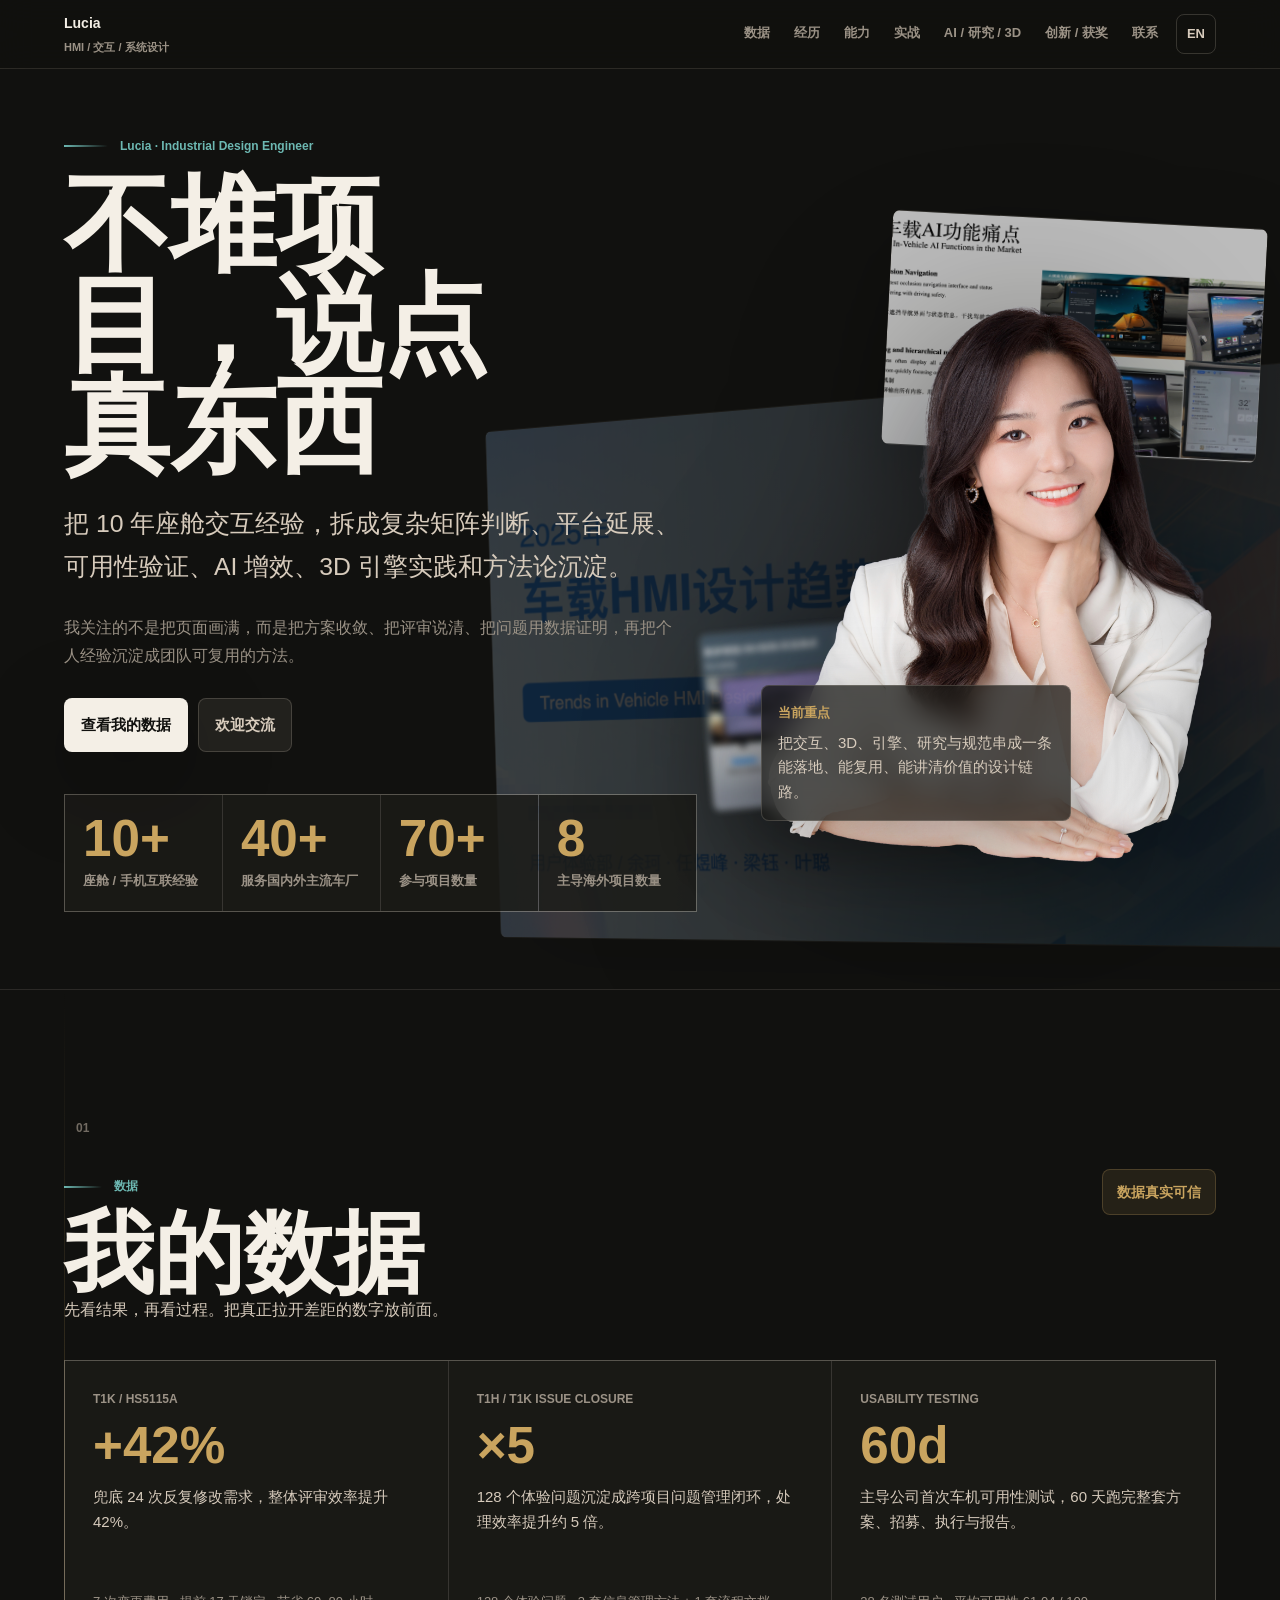
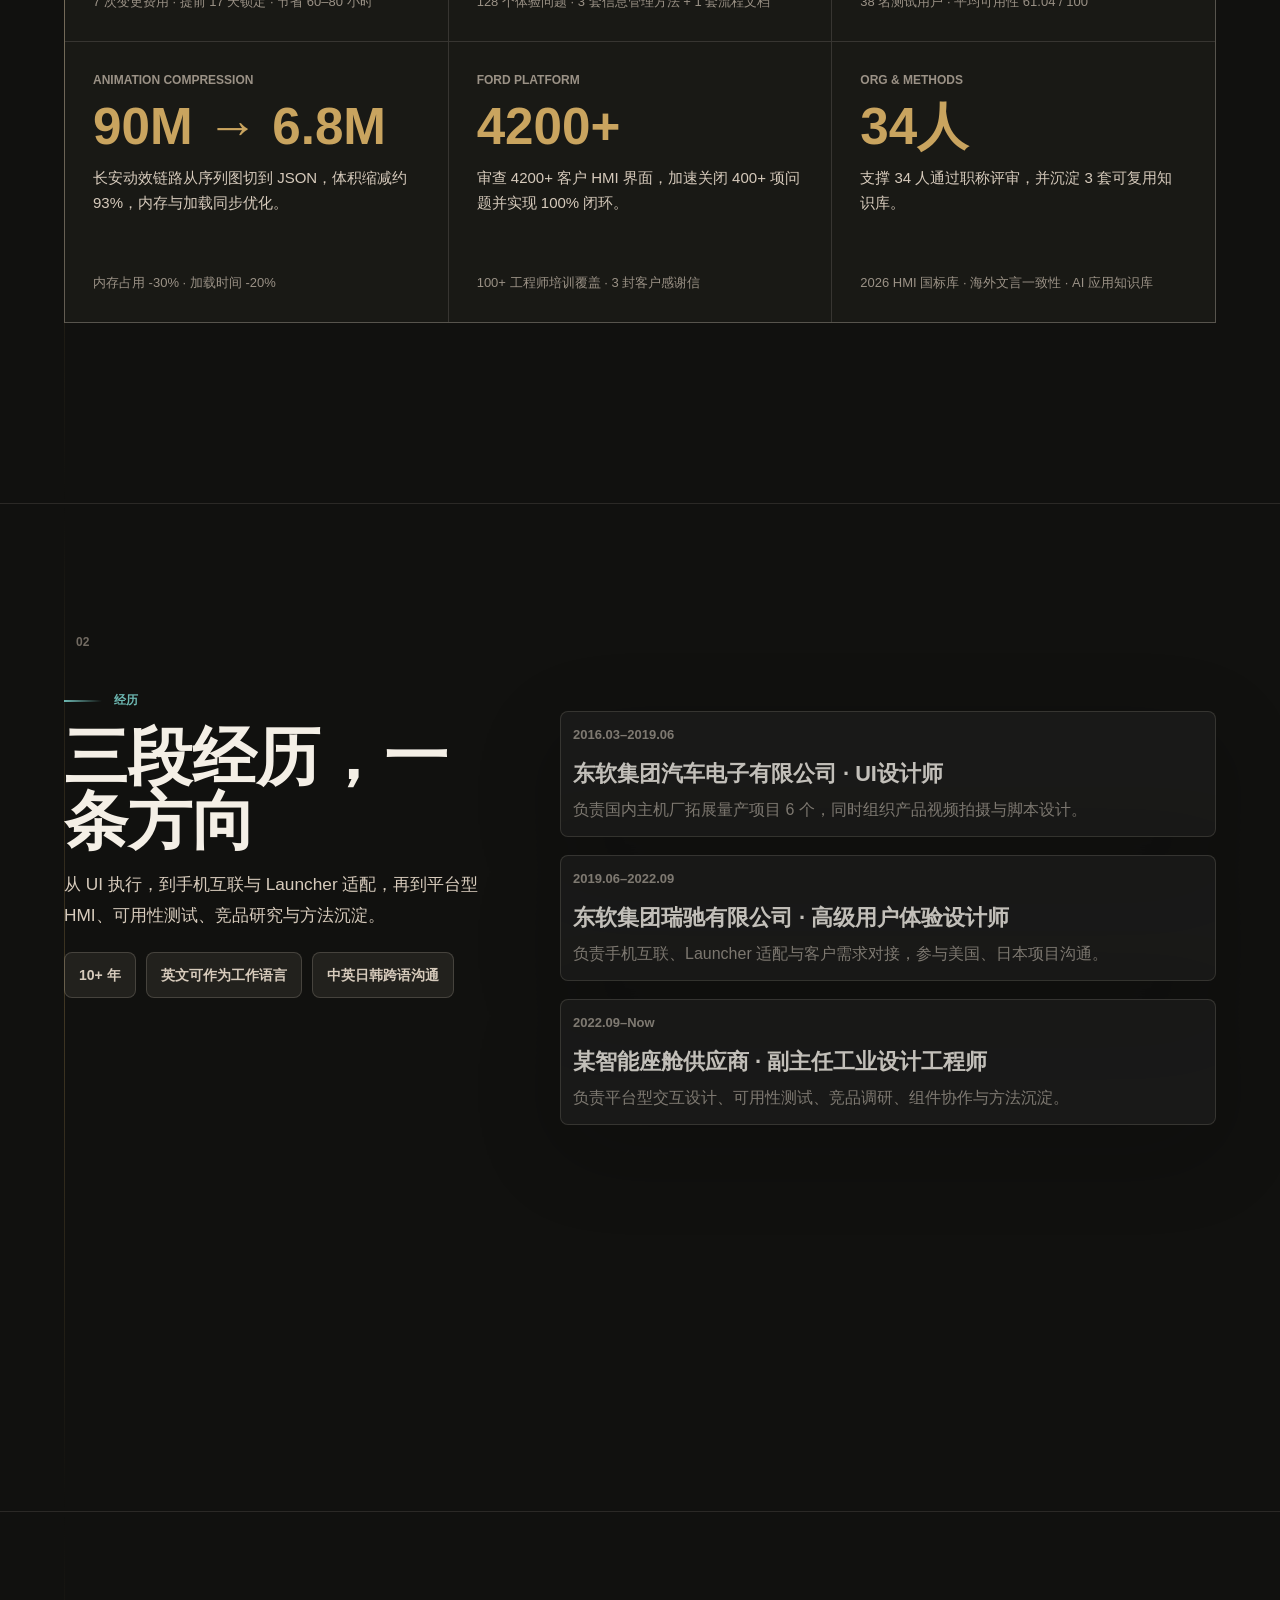
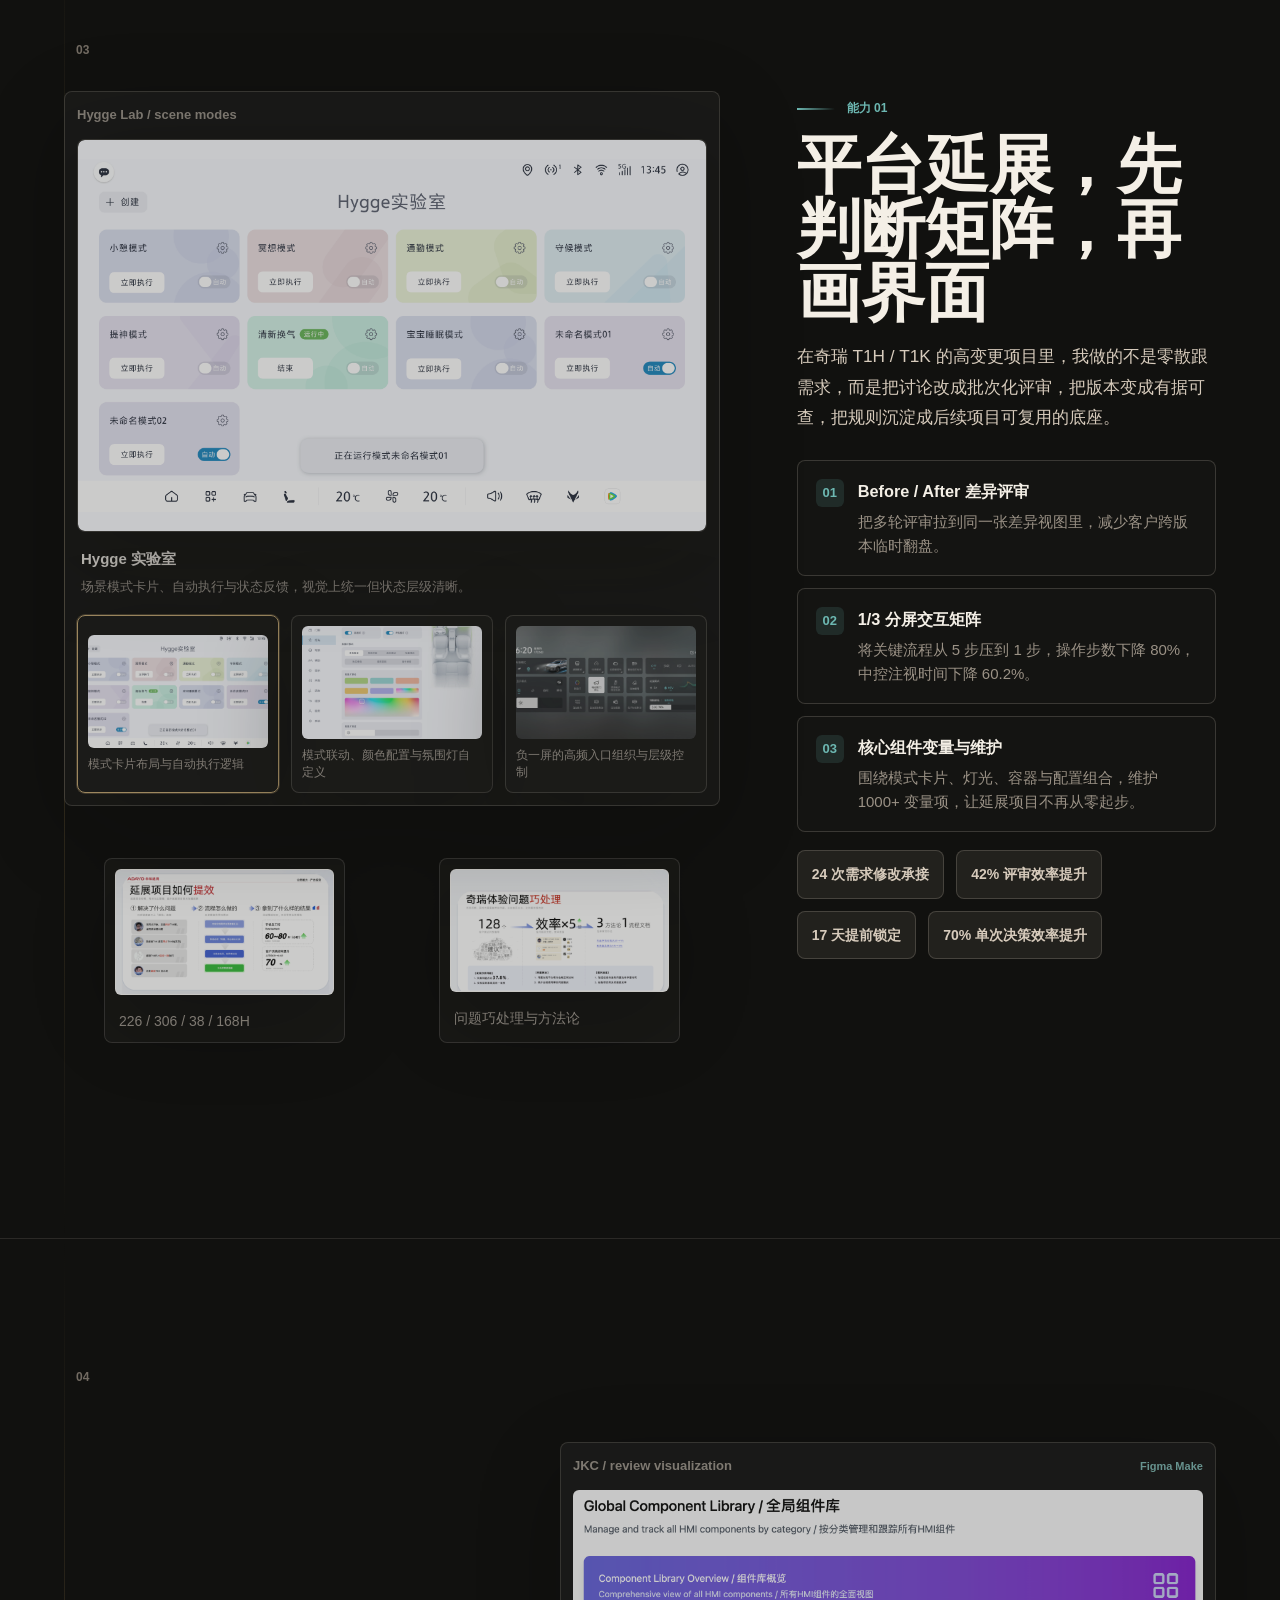
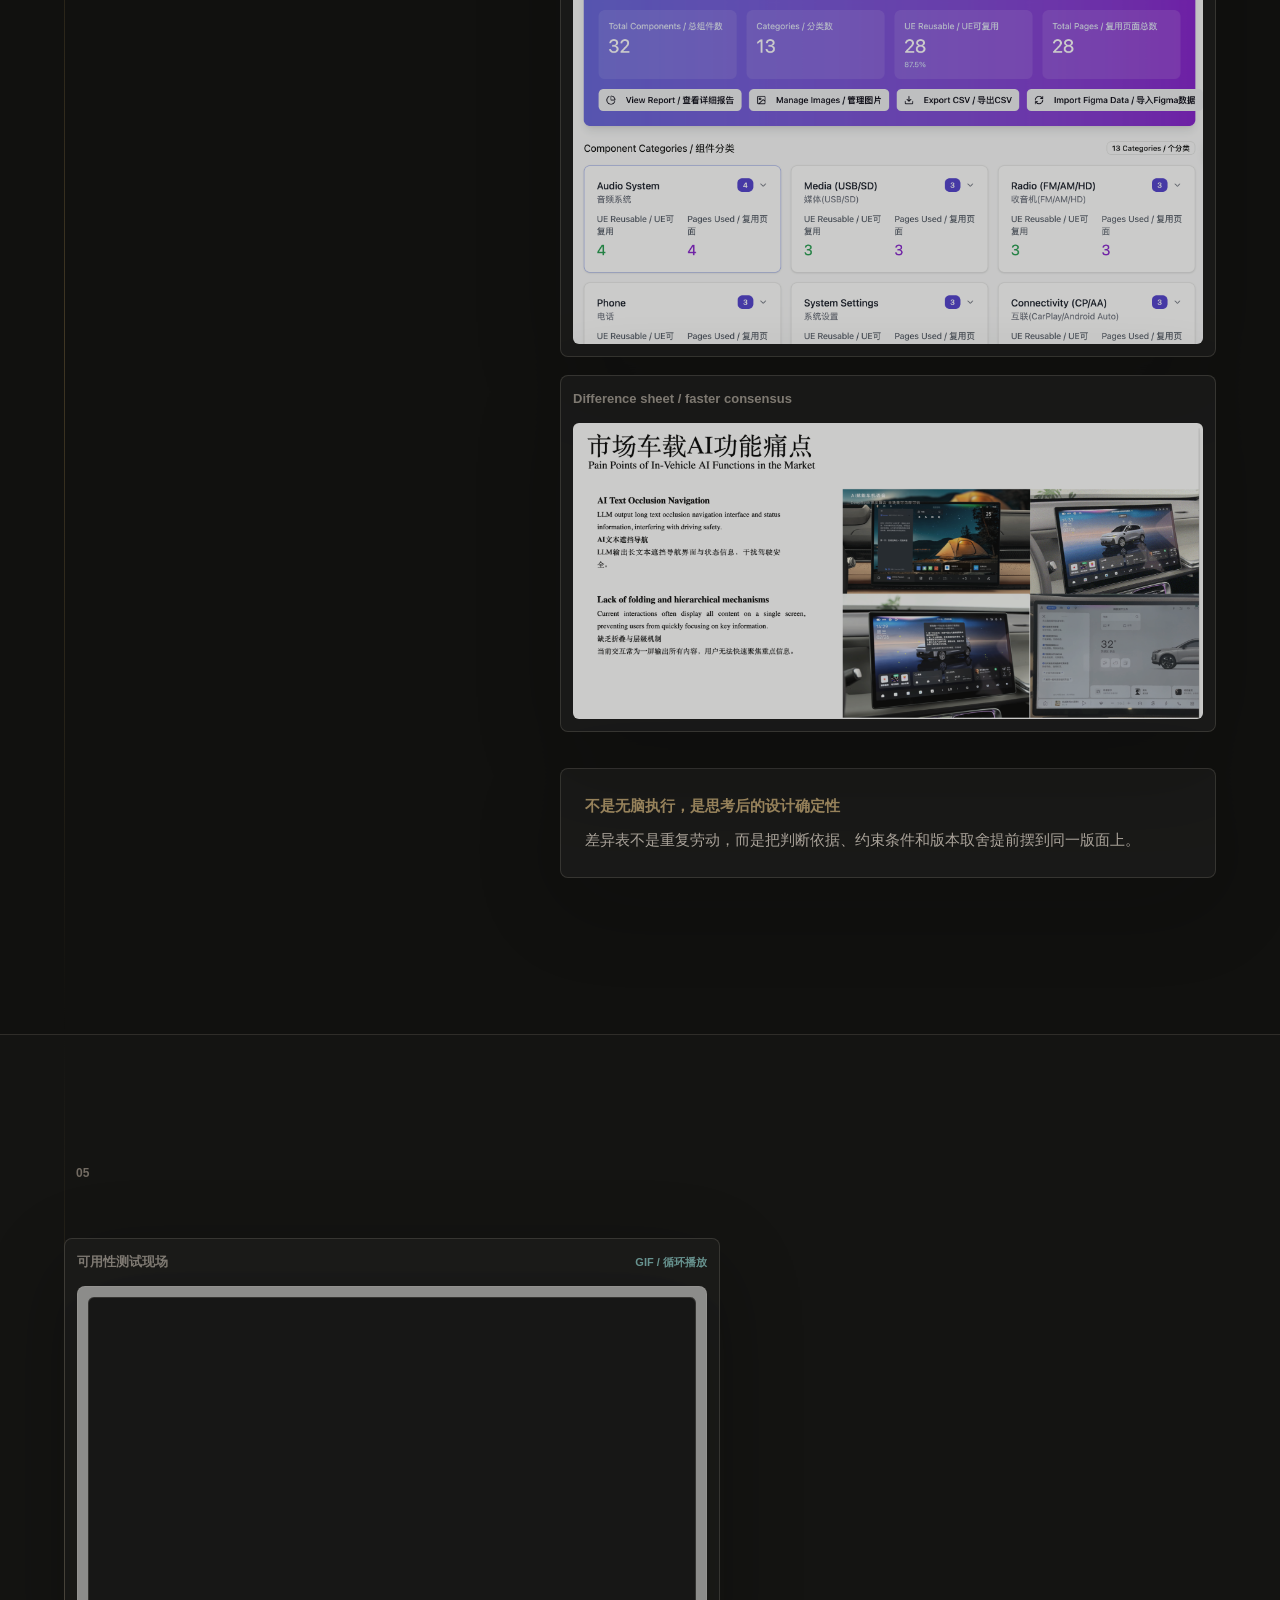
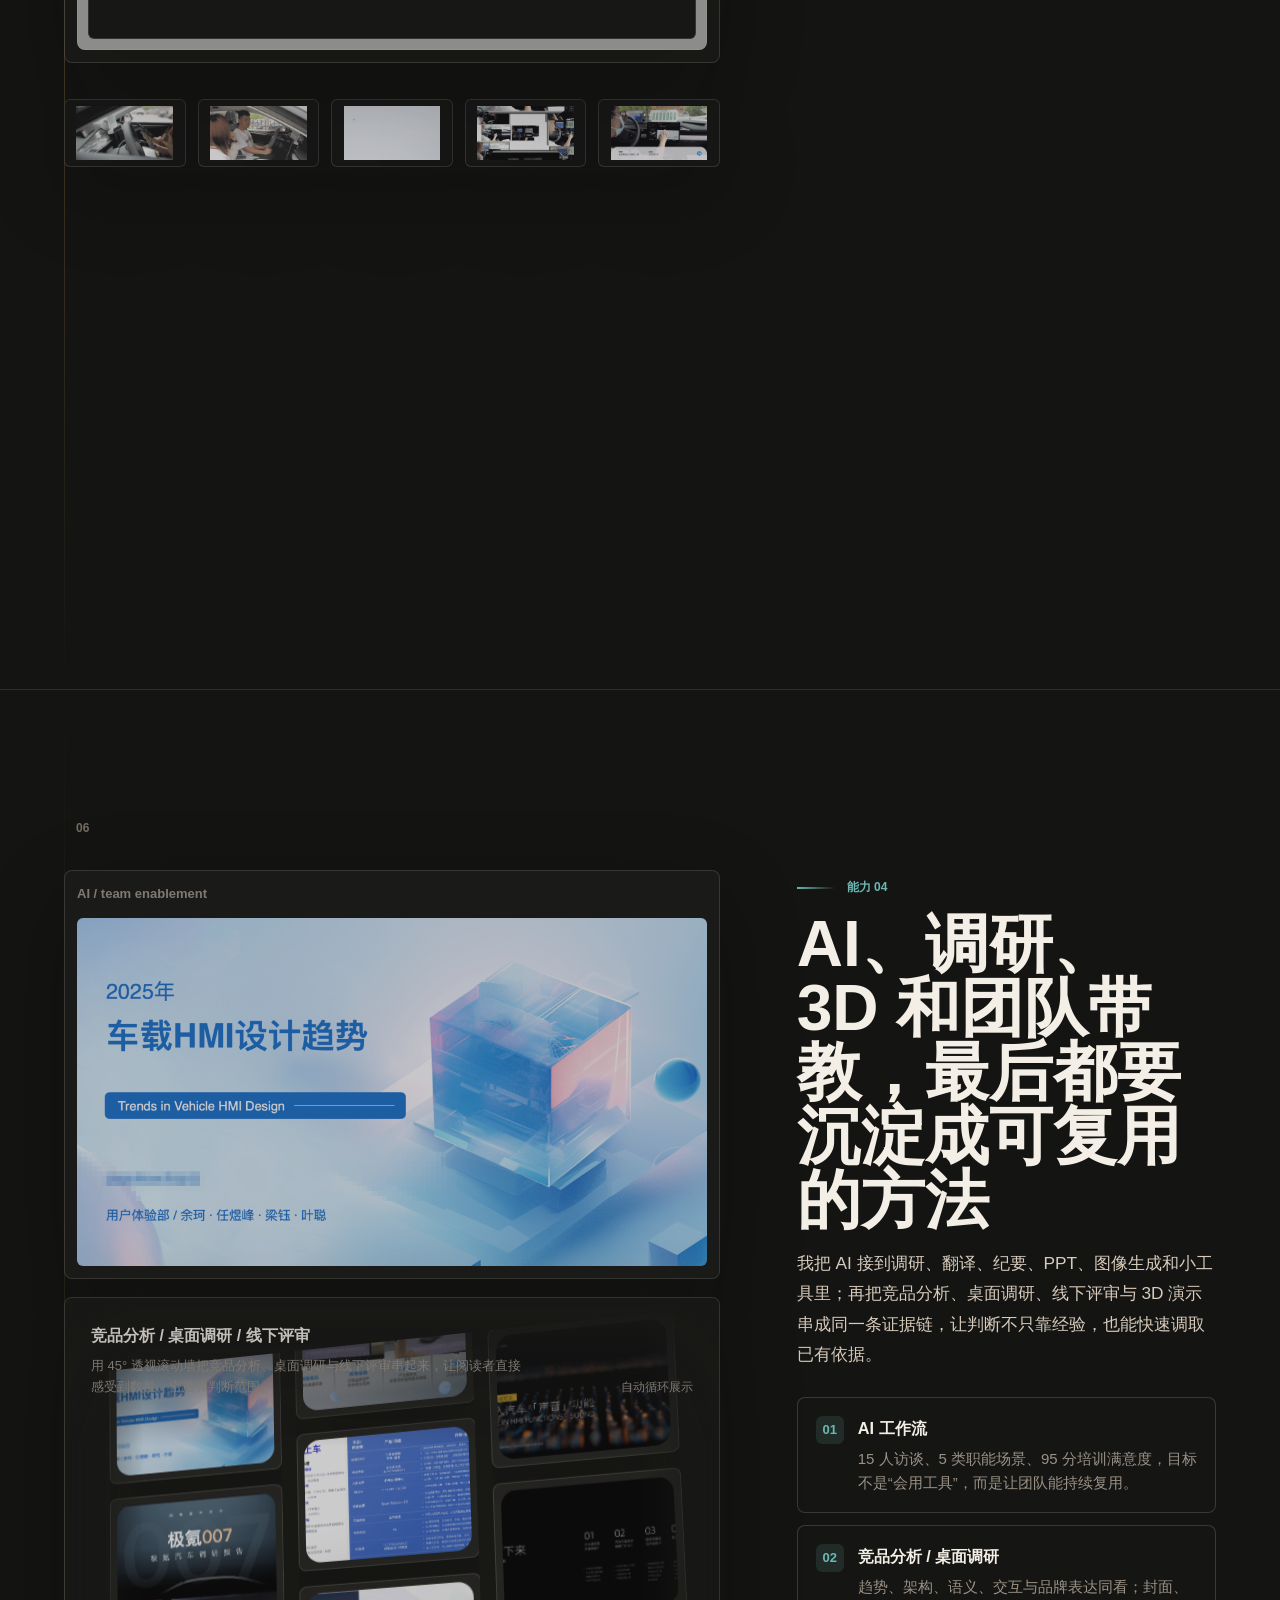
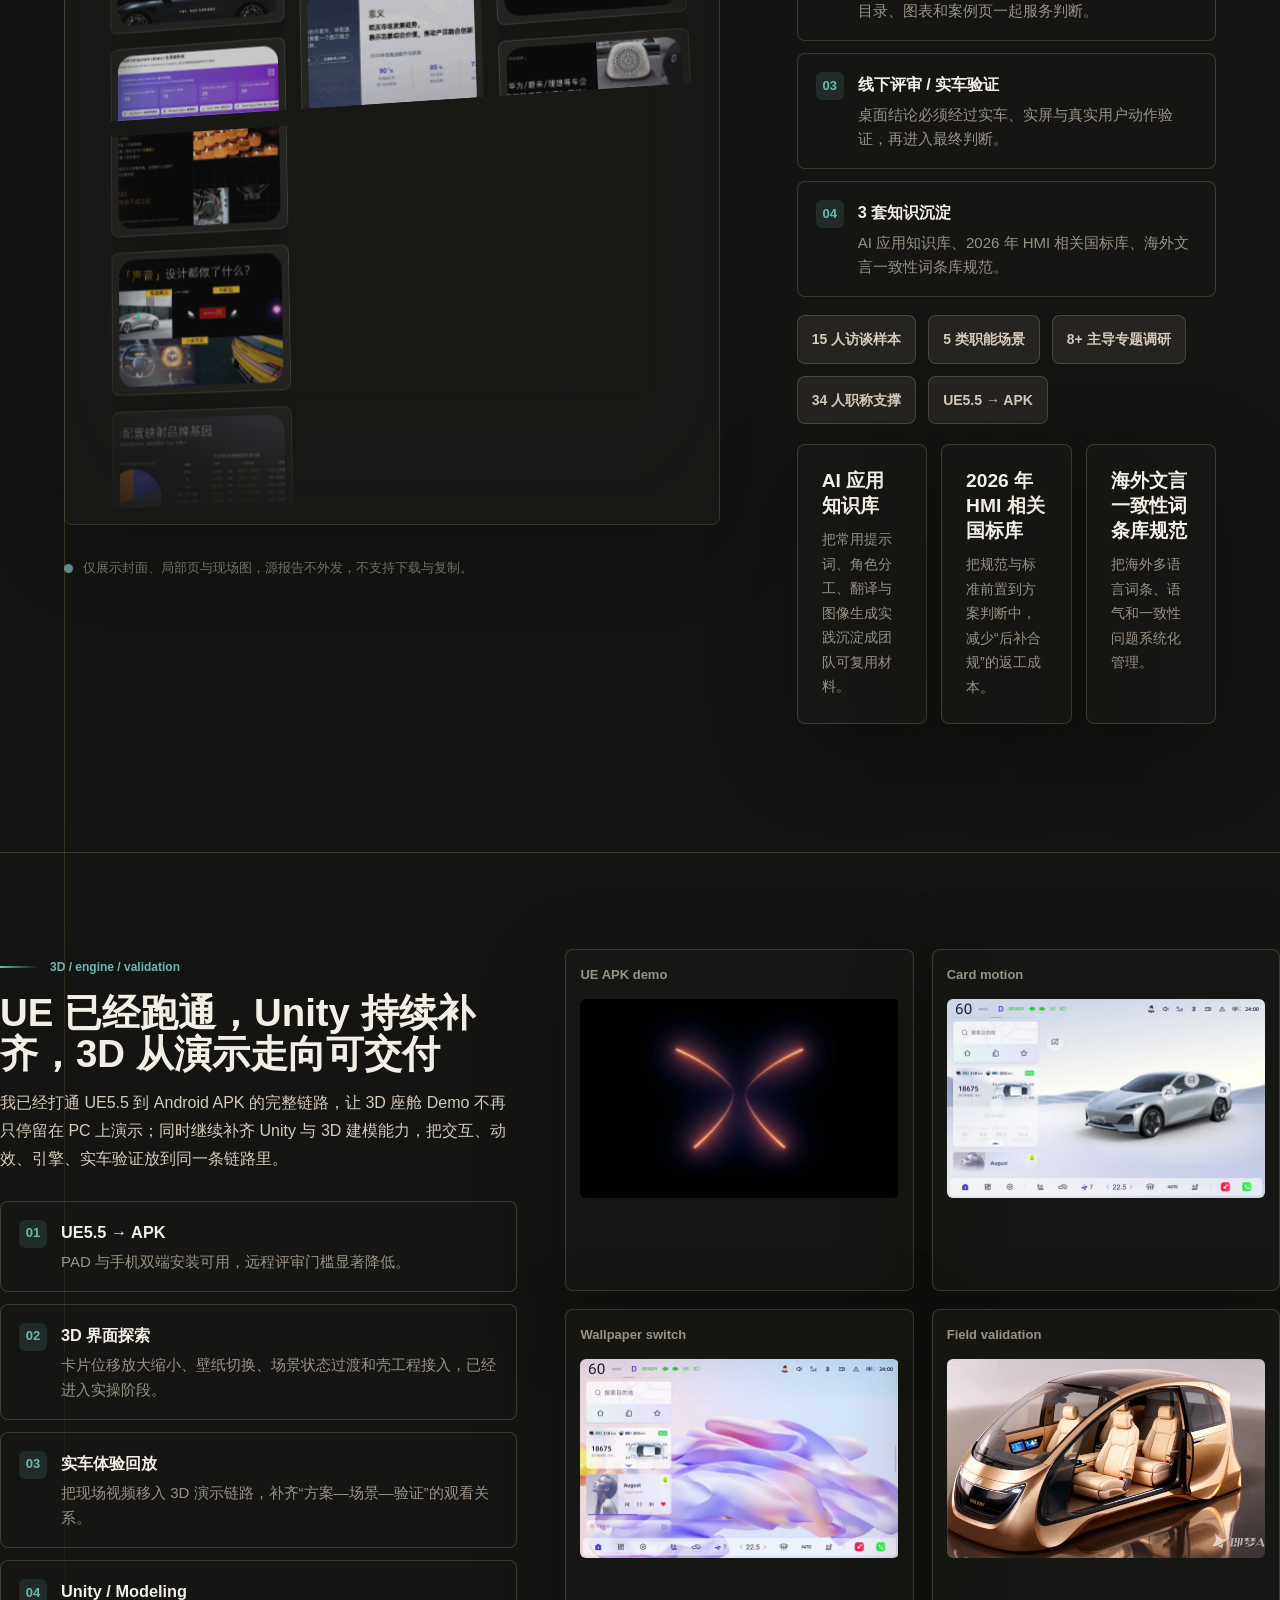
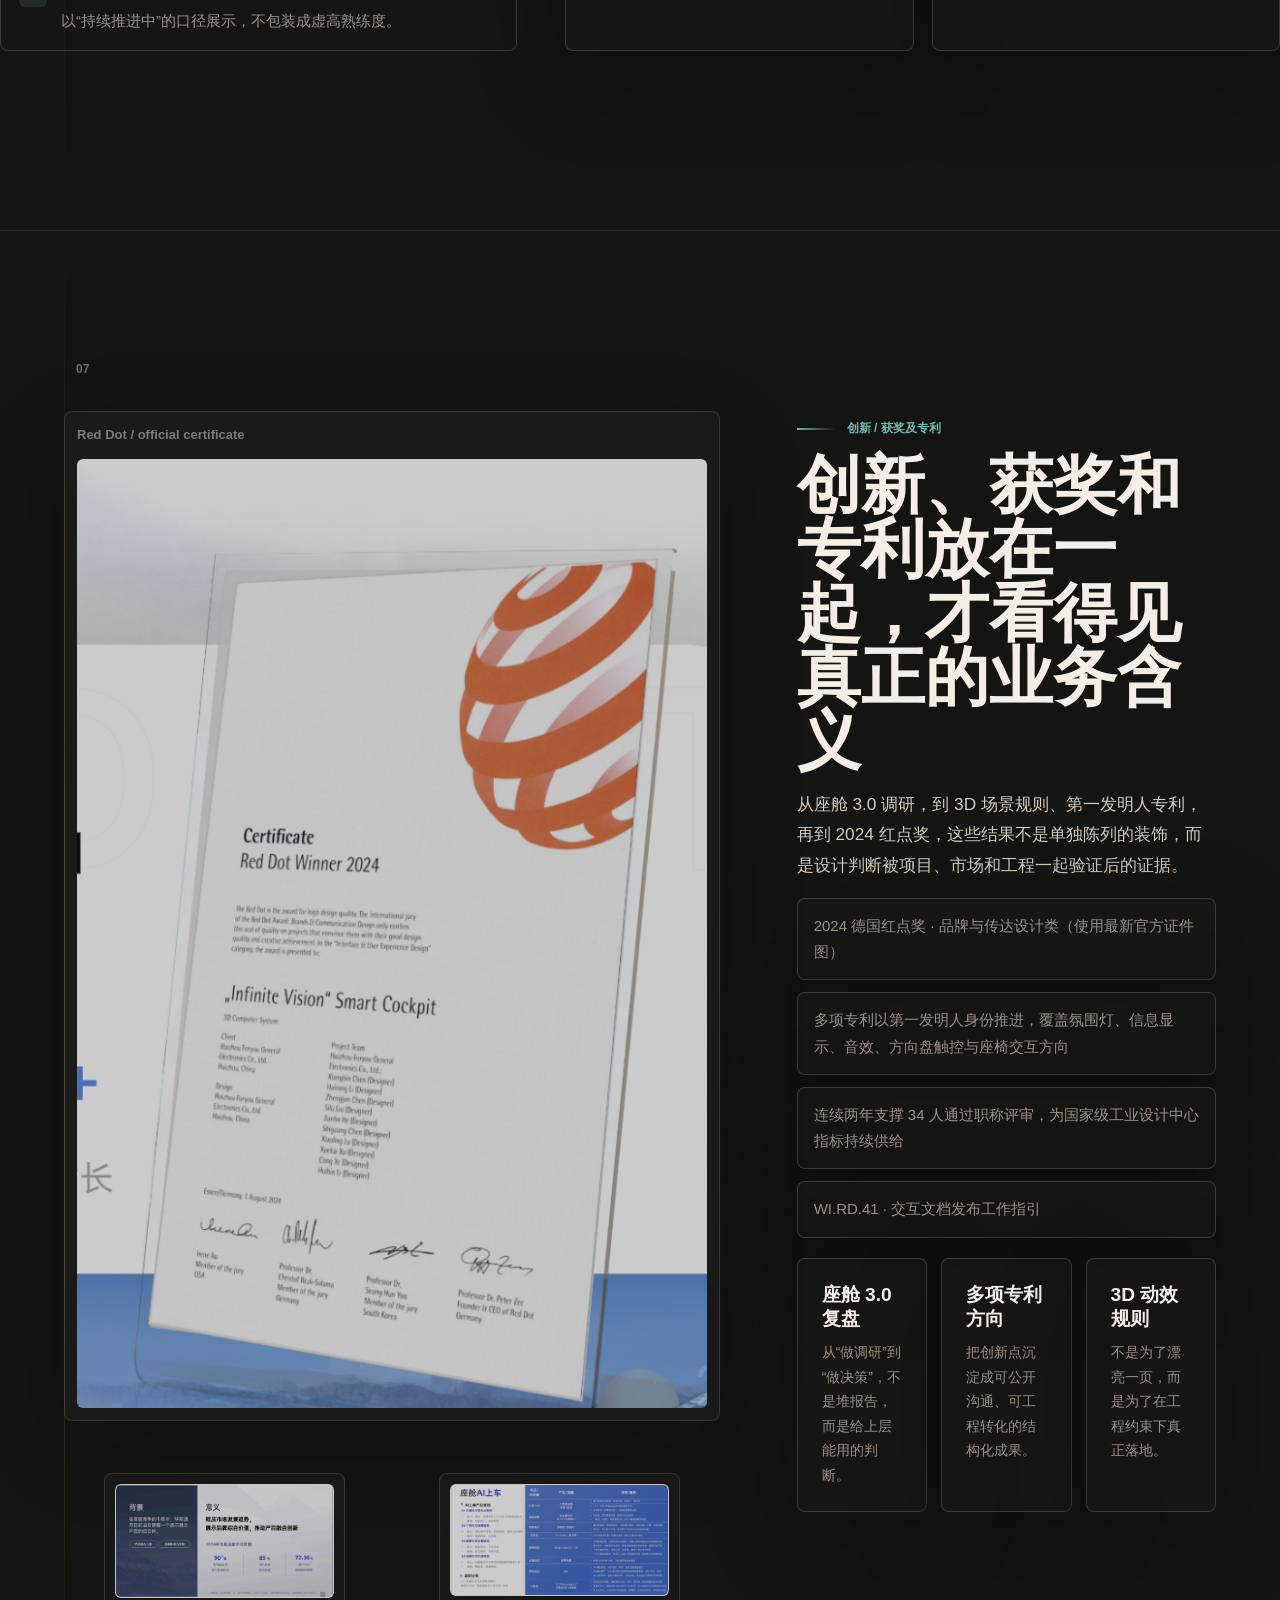
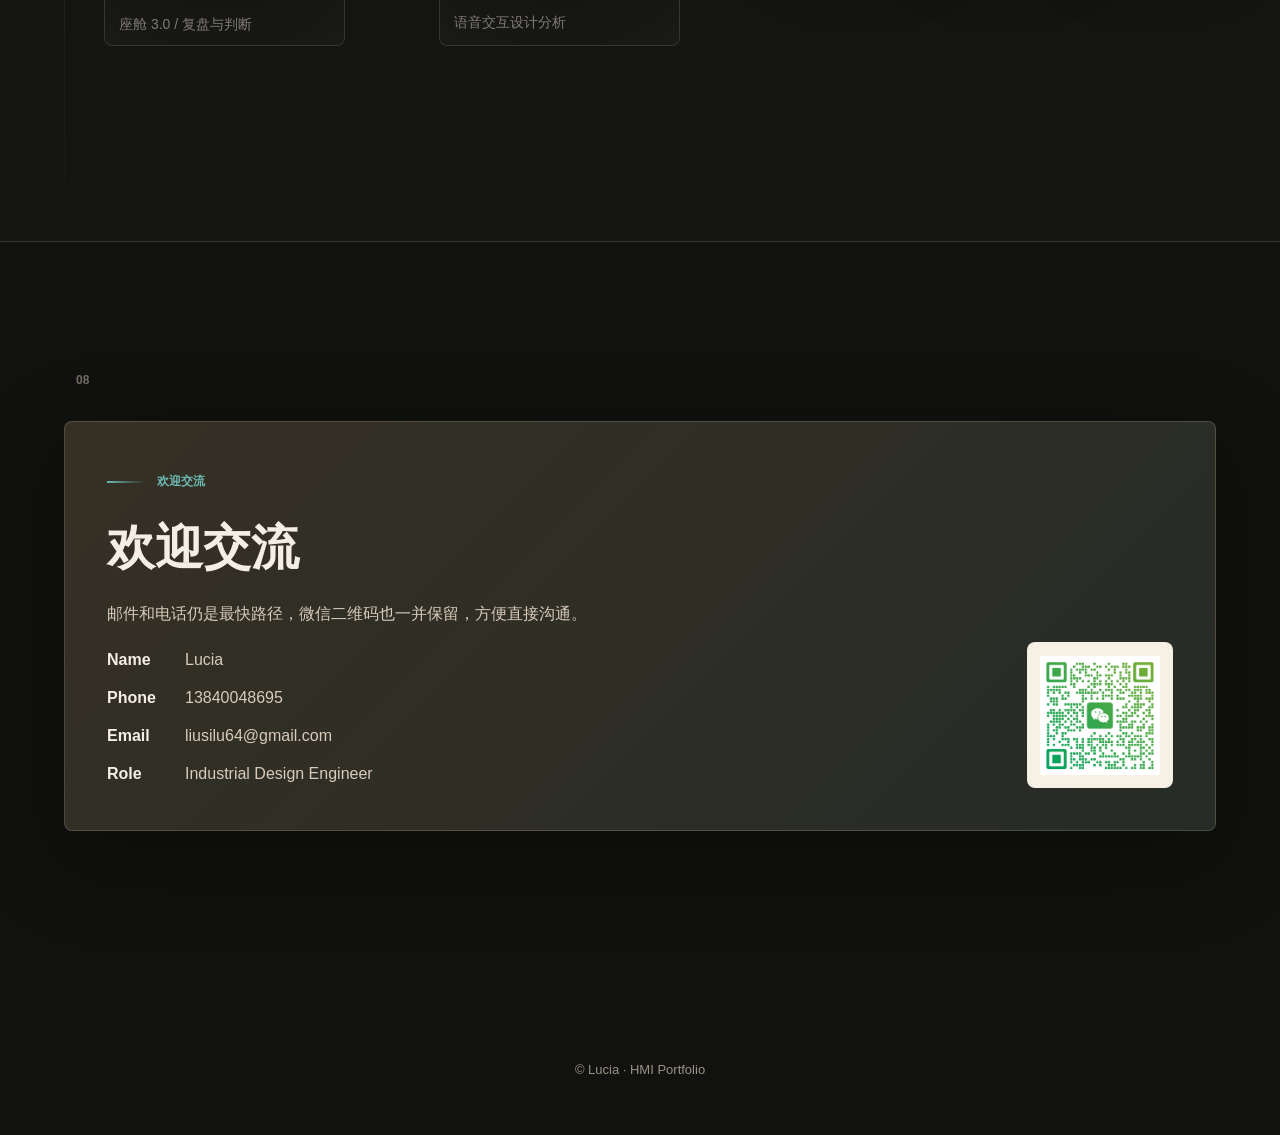
==== index.html @ 5e8daf90 "Publish portfolio site for GitHub Pages" ====
<!DOCTYPE html>
<html lang="zh-CN"><head><meta charset="utf-8"/><meta content="width=device-width, initial-scale=1" name="viewport"/><title>Lucia · HMI作品集</title><meta content="聚焦复杂矩阵判断、平台延展、可用性测试、AI 工作流与 3D 座舱实践。" name="description"/><meta content="#11110f" name="theme-color"/><style>
:root{
  --bg:#eef2f7;
  --bg2:#f7f9fc;
  --paper:rgba(255,255,255,.82);
  --paper-strong:#fff;
  --line:#d9e1ee;
  --line-strong:#c7d1e2;
  --text:#0f1728;
  --text2:#2b3850;
  --muted:#6f7c91;
  --muted2:#9aa6b8;
  --blue:#2f6cff;
  --blue2:#8cb6ff;
  --blueSoft:rgba(47,108,255,.12);
  --shadow:0 18px 60px rgba(28,47,84,.08);
  --shadow2:0 28px 90px rgba(28,47,84,.12);
  --page-pad:clamp(18px, 5vw, 72px);
  --max:1600px;
  --radius:34px;
  --radius-lg:48px;
  --section-gap:clamp(96px, 11vw, 180px);
}
*{box-sizing:border-box}
html{scroll-behavior:smooth}
body{
  margin:0;
  font:18px/1.75 -apple-system,BlinkMacSystemFont,"Segoe UI","PingFang SC","Hiragino Sans GB","Noto Sans SC","Microsoft YaHei",sans-serif;
  color:var(--text);
  background:
    radial-gradient(circle at 15% 0%, rgba(154,186,255,.25), transparent 24%),
    radial-gradient(circle at 84% 8%, rgba(86,129,255,.18), transparent 28%),
    linear-gradient(180deg,var(--bg2) 0%, var(--bg) 100%);
  -webkit-font-smoothing:antialiased;
  text-rendering:optimizeLegibility;
}
body::before,body::after{
  content:"";position:fixed;inset:auto auto 10% -8%;width:24vw;aspect-ratio:1;border-radius:50%;
  background:radial-gradient(circle at 35% 35%, rgba(47,108,255,.14), rgba(47,108,255,0));pointer-events:none;z-index:-1;filter:blur(12px)
}
body::after{inset:12% -10% auto auto;width:34vw;background:radial-gradient(circle at 50% 50%, rgba(171,188,255,.18), rgba(171,188,255,0));}
a{text-decoration:none;color:inherit}
img,video{display:block;max-width:100%;height:auto}
video{width:100%;height:auto;border:0;outline:0}
.wrap{width:min(var(--max), calc(100vw - var(--page-pad) * 2));margin-inline:auto}
.site-header{position:sticky;top:0;z-index:120;background:rgba(247,249,252,.76);backdrop-filter:blur(18px) saturate(150%);border-bottom:1px solid rgba(15,23,40,.06)}
.site-header .wrap{display:flex;align-items:center;gap:24px;min-height:78px}
.brand{font-size:15px;font-weight:800;letter-spacing:.16em;text-transform:uppercase}
.brand small{display:block;font-size:11px;letter-spacing:.18em;color:var(--muted2);margin-top:4px}
.nav{margin-left:auto;display:flex;gap:10px;flex-wrap:wrap}
.nav a{padding:10px 14px;border-radius:999px;font-size:14px;font-weight:700;color:var(--muted);transition:.25s ease}
.nav a:hover,.nav a.is-active{background:var(--blueSoft);color:var(--text)}
.hero{padding:clamp(54px,8vw,96px) 0 clamp(88px,12vw,160px)}
.hero-grid{display:grid;grid-template-columns:minmax(0,1.05fr) minmax(320px,.95fr);gap:clamp(28px,5vw,64px);align-items:center}
.eyebrow{display:inline-flex;align-items:center;gap:12px;font-size:12px;letter-spacing:.18em;text-transform:uppercase;font-weight:800;color:var(--blue)}
.eyebrow::before{content:"";width:44px;height:2px;background:linear-gradient(90deg,var(--blue),transparent);display:block}
.hero h1{margin:18px 0 16px;font-size:clamp(3rem,7vw,6.3rem);line-height:1.02;letter-spacing:-.06em;max-width:9ch}
.hero .subline{font-size:clamp(1.18rem,2vw,1.46rem);color:var(--text2);max-width:32em}
.hero .intro{margin-top:18px;color:var(--muted);max-width:34em;font-size:1rem}
.hero-actions{display:flex;gap:14px;flex-wrap:wrap;margin-top:28px}
.btn{display:inline-flex;align-items:center;justify-content:center;gap:10px;padding:14px 20px;border-radius:999px;font-size:15px;font-weight:800;border:1px solid transparent;transition:.22s ease}
.btn.primary{background:var(--text);color:#fff;box-shadow:var(--shadow)}
.btn.secondary{background:rgba(255,255,255,.72);border-color:var(--line);color:var(--text)}
.btn.ghost{background:rgba(255,255,255,.55);border-color:rgba(47,108,255,.14);color:var(--blue)}
.hero-metrics{display:grid;grid-template-columns:repeat(4,minmax(0,1fr));gap:14px;margin-top:34px}
.hero-metrics .metric{padding:20px;border-radius:28px;background:var(--paper);border:1px solid rgba(255,255,255,.8);box-shadow:var(--shadow)}
.metric strong{display:block;font-size:clamp(1.7rem,4vw,2.5rem);letter-spacing:-.05em;line-height:1;color:var(--text)}
.metric span{display:block;margin-top:6px;font-size:13px;color:var(--muted);font-weight:700}
.hero-media{position:relative;min-height:min(74vh,760px);padding:22px;border-radius:44px;background:linear-gradient(180deg, rgba(255,255,255,.96), rgba(255,255,255,.68));border:1px solid rgba(255,255,255,.92);box-shadow:var(--shadow2);overflow:hidden}
.hero-media::before{content:"";position:absolute;inset:6% 10% auto auto;width:min(68%,560px);aspect-ratio:1;border-radius:50%;background:radial-gradient(circle at 35% 35%, rgba(103,161,255,.44), rgba(103,161,255,.07) 58%, rgba(103,161,255,0) 68%)}
.hero-media::after{content:"";position:absolute;inset:auto auto 7% 6%;width:min(22vw,240px);aspect-ratio:1;border-radius:50%;background:radial-gradient(circle at 50% 50%, rgba(200,222,255,.7), rgba(200,222,255,0));filter:blur(3px)}
.portrait-stage{position:absolute;inset:8px 12px 0 12px;display:flex;align-items:flex-end;justify-content:flex-end;pointer-events:none;padding-left:0}
.portrait-stage img{width:min(104%,820px);max-height:104%;object-fit:contain;object-position:56% 100%;filter:drop-shadow(0 36px 80px rgba(22,40,78,.14));}
.hero-note{position:absolute;left:28px;bottom:22px;padding:18px 20px;max-width:320px;border-radius:24px;background:rgba(255,255,255,.88);border:1px solid rgba(47,108,255,.12);max-width:280px;box-shadow:var(--shadow)}
.hero-note strong{display:block;font-size:13px;letter-spacing:.12em;text-transform:uppercase;color:var(--blue);margin-bottom:6px}
.hero-note p{margin:0;font-size:15px;line-height:1.62;color:var(--muted)}
.section{padding:var(--section-gap) 0}
.section-header{display:grid;grid-template-columns:minmax(0,1fr) auto;gap:18px;align-items:end;margin-bottom:34px}
.section-header h2{margin:0;font-size:clamp(2rem,4.5vw,3.8rem);line-height:1.06;letter-spacing:-.05em}
.section-header p{margin:0;max-width:38em;color:var(--muted)}
.kicker-row{display:inline-flex;align-items:center;gap:12px;font-size:12px;text-transform:uppercase;letter-spacing:.16em;color:var(--blue);font-weight:800;margin-bottom:14px}
.kicker-row::before{content:"";display:block;width:38px;height:2px;background:linear-gradient(90deg,var(--blue),transparent)}
.safe-note{font-size:14px;color:var(--muted);padding:10px 14px;border-radius:999px;background:rgba(255,255,255,.72);border:1px solid var(--line)}
.stats-grid{display:grid;grid-template-columns:repeat(3,minmax(0,1fr));gap:18px}
.stat-card{padding:28px;border-radius:32px;background:linear-gradient(180deg, rgba(255,255,255,.95), rgba(255,255,255,.78));border:1px solid rgba(255,255,255,.86);box-shadow:var(--shadow);min-height:230px;display:flex;flex-direction:column;justify-content:space-between}
.stat-card .label{font-size:12px;letter-spacing:.15em;text-transform:uppercase;font-weight:800;color:var(--muted2)}
.stat-card .value{font-size:clamp(2.4rem,4vw,4rem);font-weight:900;line-height:1;letter-spacing:-.06em;margin-top:10px}
.stat-card .desc{margin-top:12px;color:var(--text2);font-size:15px;line-height:1.7}
.stat-card .sub{margin-top:10px;font-size:13px;color:var(--muted)}
.split{display:grid;grid-template-columns:minmax(340px,.92fr) minmax(0,1.08fr);gap:clamp(30px,5vw,72px);align-items:start}
.split.reverse{grid-template-columns:minmax(0,1.08fr) minmax(340px,.92fr)}
.sticky{position:sticky;top:98px}
.copy h3{margin:0 0 16px;font-size:clamp(2rem,4vw,3.5rem);line-height:1.08;letter-spacing:-.05em}
.copy p.lead{margin:0;color:var(--text2);font-size:1.05rem;max-width:34em}
.copy .mini{margin-top:16px;color:var(--muted);font-size:.98rem;max-width:34em}
.bullets{display:grid;gap:12px;margin:28px 0 0;padding:0;list-style:none}
.bullets li{padding:16px 18px;border-radius:24px;background:rgba(255,255,255,.76);border:1px solid var(--line);display:flex;gap:14px;align-items:flex-start;box-shadow:var(--shadow)}
.bullets li i{flex:0 0 auto;width:28px;height:28px;border-radius:50%;display:grid;place-items:center;background:var(--blueSoft);color:var(--blue);font-style:normal;font-weight:800;font-size:13px;margin-top:2px}
.bullets strong{display:block;font-size:1.02rem;margin-bottom:4px}
.bullets span{display:block;color:var(--muted);font-size:15px;line-height:1.65}
.data-pills{display:flex;flex-wrap:wrap;gap:10px;margin-top:22px}
.data-pills span{padding:10px 14px;border-radius:999px;background:rgba(47,108,255,.08);border:1px solid rgba(47,108,255,.14);font-weight:800;color:var(--text2);font-size:14px}
.media-stack{display:grid;gap:18px}
.media-card{position:relative;padding:18px;border-radius:34px;background:linear-gradient(180deg, rgba(255,255,255,.95), rgba(255,255,255,.8));border:1px solid rgba(255,255,255,.85);box-shadow:var(--shadow);overflow:hidden}
.media-card.dark{background:linear-gradient(180deg, rgba(17,27,44,.96), rgba(18,27,43,.88));border-color:rgba(255,255,255,.08);color:#f8fbff}
.media-card h4{margin:0 0 12px;font-size:15px;letter-spacing:.12em;text-transform:uppercase;color:var(--muted2)}
.media-card.dark h4{color:rgba(255,255,255,.7)}
.media-grid{display:grid;grid-template-columns:repeat(2,minmax(0,1fr));gap:18px}
.media-grid.three{grid-template-columns:repeat(3,minmax(0,1fr))}
.media-grid .tile{padding:12px;border-radius:24px;background:rgba(255,255,255,.6);border:1px solid var(--line)}
.media-grid .tile img,.media-grid .tile video{border-radius:18px;width:100%;aspect-ratio:16/10;object-fit:cover;background:#eef3f9}
.media-grid .tile figcaption{margin-top:10px;font-size:13px;color:var(--muted);line-height:1.5}
.note-card{padding:24px;border-radius:28px;background:rgba(47,108,255,.07);border:1px solid rgba(47,108,255,.14);margin-top:18px}
.note-card strong{display:block;margin-bottom:8px;font-size:15px;color:var(--blue)}
.note-card p{margin:0;color:var(--text2);font-size:15px}
.ribbon{display:flex;flex-wrap:wrap;gap:12px;margin-top:18px}
.ribbon span{padding:11px 14px;border-radius:999px;background:rgba(255,255,255,.84);border:1px solid var(--line);font-size:14px;font-weight:800;color:var(--text2)}
.gif-rail{display:grid;grid-template-columns:repeat(5,minmax(0,1fr));gap:14px;margin-top:18px}
.gif-rail img{width:100%;aspect-ratio:1/1.18;object-fit:cover;border-radius:22px;background:#f5f7fb;border:1px solid var(--line);box-shadow:var(--shadow)}
.video-rail{display:grid;grid-template-columns:repeat(3,minmax(0,1fr));gap:18px}
.video-rail .media-card{padding:14px}
.video-rail video{aspect-ratio:16/10;object-fit:cover;border-radius:22px}

.safe-note{font-weight:800;color:var(--text2)}
.media-card h4{display:flex;align-items:center;justify-content:space-between;gap:12px}
.media-card h4 .tag{font-size:11px;letter-spacing:.08em;text-transform:none;color:var(--muted);font-weight:700}
.media-grid.usability-wide{grid-template-columns:1fr;gap:18px;margin-top:24px}
.media-grid.usability-wide .tile img{aspect-ratio:auto;object-fit:contain;background:#fff;max-height:none}
.media-grid.usability-wide .tile figcaption{font-size:14px}
.gif-hero{padding:10px;border-radius:24px;background:rgba(255,255,255,.64);border:1px solid var(--line);box-shadow:var(--shadow)}
.gif-hero img{width:100%;aspect-ratio:16/10;object-fit:cover;border-radius:18px;background:#eef3f9}
.video-rail{grid-template-columns:repeat(2,minmax(0,1fr))}
.showcase-shell{position:relative;padding:16px;border-radius:34px;background:linear-gradient(180deg, rgba(255,255,255,.96), rgba(255,255,255,.82));border:1px solid rgba(255,255,255,.85);box-shadow:var(--shadow);overflow:hidden;height:920px}
.showcase-shell::before,.showcase-shell::after{content:"";position:absolute;left:0;right:0;height:120px;z-index:3;pointer-events:none}
.showcase-shell::before{top:0;background:linear-gradient(180deg, rgba(247,249,252,1), rgba(247,249,252,0))}
.showcase-shell::after{bottom:0;background:linear-gradient(0deg, rgba(247,249,252,1), rgba(247,249,252,0))}
.showcase-head{display:flex;align-items:flex-end;justify-content:space-between;gap:12px;margin:6px 6px 18px;position:relative;z-index:4}
.showcase-head h4{margin:0;font-size:15px;letter-spacing:.12em;text-transform:uppercase;color:var(--muted2)}
.showcase-head span{font-size:13px;color:var(--muted)}
.showcase-grid{display:grid;grid-template-columns:repeat(3,minmax(0,1fr));gap:16px;height:calc(100% - 48px)}
.showcase-col{display:grid;gap:16px;align-content:start;animation:showcaseUp 30s linear infinite}
.showcase-col.reverse{animation-name:showcaseDown;animation-duration:32s}
.showcase-col.slow{animation-duration:36s}
.showcase-card{padding:10px;border-radius:24px;background:rgba(255,255,255,.78);border:1px solid var(--line);box-shadow:var(--shadow)}
.showcase-card img{width:100%;border-radius:16px;aspect-ratio:4/3;object-fit:cover;background:#eef3f9;display:block}
@keyframes showcaseUp{0%{transform:translateY(0)}100%{transform:translateY(-50%)}}
@keyframes showcaseDown{0%{transform:translateY(-50%)}100%{transform:translateY(0)}}
.protected{user-select:none;-webkit-user-select:none;-webkit-touch-callout:none}
.protected img,.protected video{-webkit-user-drag:none;user-select:none}
@media (max-width:1120px){.video-rail{grid-template-columns:1fr 1fr}.showcase-grid{grid-template-columns:1fr 1fr}.showcase-shell{height:820px}}
@media (max-width:720px){.showcase-shell{height:auto;padding:12px}.showcase-grid{grid-template-columns:1fr}.showcase-col,.showcase-col.reverse,.showcase-col.slow{animation:none}.showcase-shell::before,.showcase-shell::after{display:none}.media-grid.usability-wide .tile img,.gif-hero img{aspect-ratio:16/10}.video-rail{grid-template-columns:1fr}}

.protected{user-select:none;-webkit-user-select:none}
.protected img,.protected video{-webkit-user-drag:none;user-select:none}
.protected .lock-note{display:flex;align-items:center;gap:10px;font-size:13px;color:var(--muted);margin-top:14px}
.lock-note .dot{width:9px;height:9px;border-radius:50%;background:var(--blue)}
.kb-grid{display:grid;grid-template-columns:repeat(3,minmax(0,1fr));gap:18px;margin-top:20px}
.kb-card{padding:24px;border-radius:30px;background:rgba(255,255,255,.86);border:1px solid var(--line);box-shadow:var(--shadow)}
.kb-card strong{display:block;font-size:1.2rem;line-height:1.3}
.kb-card span{display:block;margin-top:8px;font-size:14px;color:var(--muted)}
.awards-grid{display:grid;grid-template-columns:1.15fr .85fr;gap:22px}
.award-list{display:grid;gap:12px;margin-top:18px}
.award-list .item{padding:14px 16px;border-radius:22px;background:rgba(255,255,255,.78);border:1px solid var(--line);font-size:15px;color:var(--text2)}
.contact{padding:calc(var(--section-gap) * .85) 0 calc(var(--section-gap) * 1.05)}
.contact-card{display:grid;grid-template-columns:1fr auto;gap:26px;padding:34px;border-radius:40px;background:linear-gradient(180deg, rgba(255,255,255,.96), rgba(255,255,255,.82));border:1px solid rgba(255,255,255,.88);box-shadow:var(--shadow2)}
.contact-card h3{margin:0 0 10px;font-size:clamp(2rem,4vw,3rem);letter-spacing:-.05em}
.contact-card p{margin:0 0 18px;color:var(--muted);max-width:32em}
.contact-list{display:grid;gap:10px}
.contact-list div{font-size:16px;color:var(--text2)}
.contact-list strong{display:inline-block;min-width:78px;color:var(--text);font-weight:800}
.qr-box{width:168px;padding:12px;border-radius:26px;background:#fff;border:1px solid var(--line)}
.qr-box img{width:100%;aspect-ratio:1/1;border-radius:18px}
.reveal{opacity:0;transform:translateY(28px);transition:opacity .8s cubic-bezier(.22,1,.36,1), transform .8s cubic-bezier(.22,1,.36,1)}
.reveal.is-in{opacity:1;transform:none}
[data-parallax]{will-change:transform}
footer{padding:26px 0 54px;color:var(--muted);font-size:13px;text-align:center}
@media (max-width: 1120px){
  .hero-grid,.split,.split.reverse,.awards-grid,.contact-card{grid-template-columns:1fr}
  .sticky{position:static}
  .hero-media{min-height:560px}
  .stats-grid{grid-template-columns:repeat(2,minmax(0,1fr))}
  .hero-metrics{grid-template-columns:repeat(2,minmax(0,1fr))}
  .video-rail,.kb-grid,.media-grid.three{grid-template-columns:1fr 1fr}
}
@media (max-width: 720px){
  body{font-size:16px}
  .site-header .wrap{min-height:74px}
  .nav{display:none}
  .hero{padding-top:38px}
  .hero-media{min-height:460px;padding:18px}
  .portrait-stage{inset:8px 8px 0 8px;justify-content:center}
  .portrait-stage img{width:min(98%,500px)}
  .hero-note{position:relative;left:auto;bottom:auto;margin-top:12px;max-width:none}
  .section{padding:88px 0}
  .stats-grid,.hero-metrics,.kb-grid,.video-rail,.media-grid,.media-grid.three,.gif-rail{grid-template-columns:1fr}
  .media-grid .tile img,.media-grid .tile video,.video-rail video{aspect-ratio:16/10}
  .contact-card{padding:24px}
  .qr-box{width:138px}
}



.gallery-card{padding:18px}
.gallery-stage{position:relative;aspect-ratio:16/10;border-radius:26px;overflow:hidden;background:#f4f7fc;border:1px solid var(--line);box-shadow:var(--shadow)}
.gallery-stage img{width:100%;height:100%;object-fit:contain;background:#f8fbff}
.gallery-caption{padding:14px 4px 4px}
.gallery-caption strong{display:block;font-size:15px;color:var(--text);margin-bottom:4px}
.gallery-caption span{display:block;font-size:13px;line-height:1.6;color:var(--muted)}
.thumb-row{display:grid;grid-template-columns:repeat(3,minmax(0,1fr));gap:12px;margin-top:14px}
.thumb-btn{padding:10px;border-radius:22px;border:1px solid var(--line);background:rgba(255,255,255,.68);cursor:pointer;text-align:left;transition:.2s ease;box-shadow:var(--shadow)}
.thumb-btn:hover,.thumb-btn.is-active{border-color:rgba(47,108,255,.38);box-shadow:0 0 0 3px rgba(47,108,255,.12), var(--shadow)}
.thumb-btn img{width:100%;aspect-ratio:16/10;object-fit:cover;border-radius:16px;background:#eef3f9}
.thumb-btn span{display:block;margin-top:8px;font-size:12px;line-height:1.45;color:var(--muted)}
@media (max-width:720px){.thumb-row{grid-template-columns:1fr}.gallery-card{padding:14px}}

/* --- v7 refinements --- */
.nav .lang-link{margin-left:4px}
.showcase-shell.mega{height:1080px;padding:18px 18px 16px}
.showcase-shell.mega .showcase-head{margin:4px 6px 14px}
.showcase-shell.mega .showcase-head h4{font-size:16px;color:var(--text);letter-spacing:.04em;text-transform:none}
.showcase-shell.mega .showcase-head p{margin:6px 0 0;font-size:13px;color:var(--muted);max-width:34em;line-height:1.55}
.showcase-shell.mega .showcase-grid{grid-template-columns:repeat(4,minmax(0,1fr));gap:14px;height:calc(100% - 96px)}
.showcase-tags{display:flex;gap:10px;flex-wrap:wrap;margin:0 6px 16px;position:relative;z-index:4}
.showcase-tags span{padding:8px 12px;border-radius:999px;background:rgba(47,108,255,.08);border:1px solid rgba(47,108,255,.14);font-size:12px;font-weight:800;color:var(--text2)}
.showcase-shell.mega .showcase-col{gap:14px;animation-duration:38s}
.showcase-shell.mega .showcase-col.reverse{animation-duration:41s}
.showcase-shell.mega .showcase-col.slow{animation-duration:45s}
.showcase-card{position:relative;overflow:hidden}
.showcase-card.tall img{aspect-ratio:4/5}
.showcase-card.wide img{aspect-ratio:16/10}
.showcase-card.square img{aspect-ratio:1/1}
.showcase-card figcaption{margin-top:8px;padding:0 4px 2px;font-size:12px;line-height:1.45;color:var(--muted)}
.showcase-card figcaption strong{display:block;font-size:13px;color:var(--text2);margin-bottom:2px}
.research-3d{display:grid;grid-template-columns:minmax(280px,.84fr) minmax(0,1.16fr);gap:clamp(24px,4vw,48px);margin-top:32px;padding-top:18px;border-top:1px solid rgba(15,23,40,.06)}
.research-3d-copy h3{margin:0 0 14px;font-size:clamp(1.9rem,3vw,3rem);line-height:1.08;letter-spacing:-.04em}
.research-3d-copy .lead{margin:0 0 18px;color:var(--muted);font-size:1rem;max-width:34em}
.research-3d .video-rail{grid-template-columns:repeat(2,minmax(0,1fr));gap:18px}
.research-3d .video-rail .media-card{padding:14px}
.gif-hero{padding:10px;border-radius:24px;background:rgba(255,255,255,.64);border:1px solid var(--line);box-shadow:var(--shadow)}
.gif-player{position:relative;aspect-ratio:16/10;border-radius:18px;overflow:hidden;background:#eef3f9}
.gif-player img{position:absolute;inset:0;width:100%;height:100%;object-fit:cover;opacity:0;animation:gifSeq 12s infinite ease-in-out;will-change:opacity,transform;transform:scale(1.01)}
.gif-player img:nth-child(1){animation-delay:0s}
.gif-player img:nth-child(2){animation-delay:2.4s}
.gif-player img:nth-child(3){animation-delay:4.8s}
.gif-player img:nth-child(4){animation-delay:7.2s}
.gif-player img:nth-child(5){animation-delay:9.6s}
@keyframes gifSeq{0%,17%{opacity:0}4%,20%{opacity:1}24%,100%{opacity:0}}
.media-grid.usability-wide{grid-template-columns:1fr;gap:18px;margin-top:24px}
.media-grid.usability-wide .tile{padding:0;background:transparent;border:0;box-shadow:none}
.media-grid.usability-wide .tile img{aspect-ratio:auto;object-fit:contain;background:#fff;max-height:none;border:1px solid var(--line);box-shadow:var(--shadow)}
.media-grid.usability-wide .tile figcaption{font-size:14px;padding:4px 4px 0}
@media (max-width:1280px){.showcase-shell.mega .showcase-grid{grid-template-columns:repeat(3,minmax(0,1fr))}.showcase-shell.mega{height:980px}}
@media (max-width:1120px){.research-3d{grid-template-columns:1fr}.showcase-shell.mega .showcase-grid{grid-template-columns:repeat(2,minmax(0,1fr))}.showcase-shell.mega{height:930px}}
@media (max-width:720px){.showcase-shell.mega{height:auto;padding:14px}.showcase-shell.mega .showcase-grid{grid-template-columns:1fr}.showcase-shell.mega .showcase-col,.showcase-shell.mega .showcase-col.reverse,.showcase-shell.mega .showcase-col.slow{animation:none}.showcase-shell.mega::before,.showcase-shell.mega::after{display:none}.research-3d .video-rail{grid-template-columns:1fr}.showcase-head{display:block}.showcase-head span{display:block;margin-top:6px}}
@media (prefers-reduced-motion:reduce){.showcase-col,.showcase-col.reverse,.showcase-col.slow,.gif-player img{animation:none !important}.reveal{opacity:1 !important;transform:none !important}}


.gif-player{aspect-ratio:16/9;background:#f4f7fc}
.gif-player img{object-fit:contain !important;background:#f8fbff;padding:8px}
.gif-rail img{aspect-ratio:16/9 !important;object-fit:contain !important;background:#f8fbff;padding:6px;border:1px solid var(--line);border-radius:18px}
.gif-rail{display:grid;grid-template-columns:repeat(5,minmax(0,1fr));gap:12px}
@media (max-width:1120px){.gif-rail{grid-template-columns:repeat(3,minmax(0,1fr))}}
@media (max-width:720px){.gif-rail{grid-template-columns:1fr 1fr}}
.contact-card{align-items:end}
.qr-box{width:clamp(146px,11vw,176px);padding:0;border-radius:24px;overflow:hidden;justify-self:end;align-self:end;aspect-ratio:1/1;display:block}
.qr-box img{width:100%;height:100%;object-fit:contain;padding:12px;border-radius:0}
.hero-actions .btn.secondary{background:#fff}
.media-grid.tight{grid-template-columns:repeat(2,minmax(0,1fr));gap:18px;margin-top:18px}
.media-grid.tight .tile{padding:0;background:transparent;border:0;box-shadow:none}
.media-grid.tight .tile img{width:100%;aspect-ratio:auto;object-fit:contain;background:#fff;border:1px solid var(--line);box-shadow:var(--shadow);border-radius:20px}
.media-grid.tight .tile figcaption{font-size:14px;padding:6px 4px 0;color:var(--muted)}
.waterfall-shell{position:relative;height:900px;padding:20px;border-radius:34px;overflow:hidden;background:linear-gradient(180deg, rgba(255,255,255,.92), rgba(255,255,255,.82));border:1px solid rgba(255,255,255,.86);box-shadow:var(--shadow)}
.waterfall-shell::before,.waterfall-shell::after{content:"";position:absolute;inset:0;pointer-events:none;z-index:4}
.waterfall-shell::before{background:linear-gradient(180deg, rgba(247,249,252,.95), rgba(247,249,252,0) 18%, rgba(247,249,252,0) 82%, rgba(247,249,252,.95))}
.waterfall-shell::after{background:linear-gradient(90deg, rgba(247,249,252,.7), rgba(247,249,252,0) 12%, rgba(247,249,252,0) 88%, rgba(247,249,252,.7))}
.waterfall-stage{position:absolute;inset:28px;transform:perspective(2200px) rotateX(11deg) rotateY(-12deg) rotateZ(-1deg);transform-origin:center center;display:grid;grid-template-columns:repeat(4,minmax(0,1fr));gap:16px;align-items:start}
.waterfall-col{height:100%;overflow:hidden}
.waterfall-track{display:flex;flex-direction:column;gap:16px;will-change:transform}
.waterfall-card{padding:10px;border-radius:24px;background:rgba(255,255,255,.82);border:1px solid var(--line);box-shadow:var(--shadow)}
.waterfall-card img{width:100%;display:block;border-radius:16px;aspect-ratio:4/3;object-fit:cover;background:#eef3f9}
.waterfall-shell .showcase-head{position:relative;z-index:5;display:flex;justify-content:space-between;gap:14px;align-items:flex-end;margin:4px 6px 18px}
.waterfall-shell .showcase-head h4{font-size:16px;margin:0;color:var(--text)}
.waterfall-shell .showcase-head p{margin:6px 0 0;font-size:13px;line-height:1.6;color:var(--muted);max-width:34em}
.waterfall-shell .showcase-head span{font-size:12px;color:var(--muted2);letter-spacing:.12em;text-transform:uppercase}
@media (max-width:1280px){.waterfall-shell{height:820px}.waterfall-stage{grid-template-columns:repeat(3,minmax(0,1fr))}}
@media (max-width:980px){.waterfall-shell{height:760px}.waterfall-stage{grid-template-columns:repeat(2,minmax(0,1fr))}}
@media (max-width:720px){.waterfall-shell{height:auto;padding:14px}.waterfall-stage{position:relative;inset:auto;transform:none;grid-template-columns:1fr}.waterfall-col{height:auto}.waterfall-track{transform:none !important}.waterfall-shell::before,.waterfall-shell::after{display:none}}
</style><link href="assets/css/cinematic.css?v=13" rel="stylesheet"/></head><body>
<header class="site-header"><div class="wrap"><div class="brand">Lucia<small>HMI / 交互 / 系统设计</small></div><nav class="nav"><a href="#data">数据</a><a href="#experience">经历</a><a href="#capability">能力</a><a href="#execution">实战</a><a href="#research">AI / 研究 / 3D</a><a href="#innovation">创新 / 获奖</a><a href="#contact">联系</a> <a class="lang-link" href="index-en.html">EN</a></nav></div></header>
<main>
<section class="hero"><div class="wrap hero-grid"><div class="hero-copy reveal"><div class="eyebrow">Lucia · Industrial Design Engineer</div><h1>不堆项目，说点真东西</h1><p class="subline">把 10 年座舱交互经验，拆成复杂矩阵判断、平台延展、可用性验证、AI 增效、3D 引擎实践和方法论沉淀。</p><p class="intro">我关注的不是把页面画满，而是把方案收敛、把评审说清、把问题用数据证明，再把个人经验沉淀成团队可复用的方法。</p><div class="hero-actions"><a class="btn primary" href="#data">查看我的数据</a><a class="btn secondary" href="#contact">欢迎交流</a></div><div class="hero-metrics"><div class="metric"><strong>10+</strong><span>座舱 / 手机互联经验</span></div><div class="metric"><strong>40+</strong><span>服务国内外主流车厂</span></div><div class="metric"><strong>70+</strong><span>参与项目数量</span></div><div class="metric"><strong>8</strong><span>主导海外项目数量</span></div></div></div>
<div class="hero-media reveal" data-parallax="-0.02"><div class="portrait-stage"><img alt="Lucia portrait" src="assets/img/portrait.png"/></div><div class="hero-note"><strong>当前重点</strong><p>把交互、3D、引擎、研究与规范串成一条能落地、能复用、能讲清价值的设计链路。</p></div></div></div></section>
<section class="section" id="data"><div class="wrap"><div class="section-header reveal"><div><div class="kicker-row">数据</div><h2>我的数据</h2><p>先看结果，再看过程。把真正拉开差距的数字放前面。</p></div><div class="safe-note">数据真实可信</div></div>
<div class="stats-grid">
<div class="stat-card reveal"><div><div class="label">T1K / HS5115A</div><div class="value">+42%</div><div class="desc">兜底 24 次反复修改需求，整体评审效率提升 42%。</div></div><div class="sub">7 次变更费用 · 提前 17 天锁定 · 节省 60–80 小时</div></div>
<div class="stat-card reveal"><div><div class="label">T1H / T1K issue closure</div><div class="value">×5</div><div class="desc">128 个体验问题沉淀成跨项目问题管理闭环，处理效率提升约 5 倍。</div></div><div class="sub">128 个体验问题 · 3 套信息管理方法 + 1 套流程文档</div></div>
<div class="stat-card reveal"><div><div class="label">Usability testing</div><div class="value">60d</div><div class="desc">主导公司首次车机可用性测试，60 天跑完整套方案、招募、执行与报告。</div></div><div class="sub">38 名测试用户 · 平均可用性 61.04 / 100</div></div>
<div class="stat-card reveal"><div><div class="label">Animation compression</div><div class="value">90M → 6.8M</div><div class="desc">长安动效链路从序列图切到 JSON，体积缩减约 93%，内存与加载同步优化。</div></div><div class="sub">内存占用 -30% · 加载时间 -20%</div></div>
<div class="stat-card reveal"><div><div class="label">Ford platform</div><div class="value">4200+</div><div class="desc">审查 4200+ 客户 HMI 界面，加速关闭 400+ 项问题并实现 100% 闭环。</div></div><div class="sub">100+ 工程师培训覆盖 · 3 封客户感谢信</div></div>
<div class="stat-card reveal"><div><div class="label">Org &amp; methods</div><div class="value">34人</div><div class="desc">支撑 34 人通过职称评审，并沉淀 3 套可复用知识库。</div></div><div class="sub">2026 HMI 国标库 · 海外文言一致性 · AI 应用知识库</div></div>
</div></div></section>
<section class="section" id="experience"><div class="wrap split"><div class="copy sticky reveal"><div class="kicker-row">经历</div><h3>三段经历，一条方向</h3><p class="lead">从 UI 执行，到手机互联与 Launcher 适配，再到平台型 HMI、可用性测试、竞品研究与方法沉淀。</p><div class="data-pills"><span>10+ 年</span><span>英文可作为工作语言</span><span>中英日韩跨语沟通</span></div></div><div class="media-stack"><div class="media-card reveal"><h4>2016.03–2019.06</h4><strong style="font-size:1.36rem;display:block;line-height:1.35;margin-bottom:8px">东软集团汽车电子有限公司 · UI设计师</strong><p style="margin:0;color:var(--muted)">负责国内主机厂拓展量产项目 6 个，同时组织产品视频拍摄与脚本设计。</p></div><div class="media-card reveal"><h4>2019.06–2022.09</h4><strong style="font-size:1.36rem;display:block;line-height:1.35;margin-bottom:8px">东软集团瑞驰有限公司 · 高级用户体验设计师</strong><p style="margin:0;color:var(--muted)">负责手机互联、Launcher 适配与客户需求对接，参与美国、日本项目沟通。</p></div><div class="media-card reveal"><h4>2022.09–Now</h4><strong style="font-size:1.36rem;display:block;line-height:1.35;margin-bottom:8px">某智能座舱供应商 · 副主任工业设计工程师</strong><p style="margin:0;color:var(--muted)">负责平台型交互设计、可用性测试、竞品调研、组件协作与方法沉淀。</p></div></div></div></section>
<section class="section" id="capability"><div class="wrap split reverse"><div class="media-stack sticky reveal"><div class="media-card gallery-card" data-gallery=""><h4>Hygge Lab / scene modes</h4><div class="gallery-stage"><img alt="Hygge lab interface" class="gallery-main" src="assets/img/chery_hygge.png"/></div><div class="gallery-caption"><strong>Hygge 实验室</strong><span>场景模式卡片、自动执行与状态反馈，视觉上统一但状态层级清晰。</span></div><div class="thumb-row"><button class="thumb-btn is-active" data-alt="Hygge lab interface" data-desc="场景模式卡片、自动执行与状态反馈，视觉上统一但状态层级清晰。" data-src="assets/img/chery_hygge.png" data-title="Hygge 实验室" type="button"><img alt="Hygge thumbnail" src="assets/img/chery_hygge.png"/><span>模式卡片布局与自动执行逻辑</span></button><button class="thumb-btn" data-alt="Chery ambient lighting" data-desc="把模式联动、颜色配置与氛围灯自定义放进同一套可维护的交互框架里。" data-src="assets/img/chery_lighting.png" data-title="氛围灯自定义" type="button"><img alt="Lighting thumbnail" src="assets/img/chery_lighting.png"/><span>模式联动、颜色配置与氛围灯自定义</span></button><button class="thumb-btn" data-alt="Negative screen" data-desc="把高频入口组织成更容易扫读和触达的层级，减少进入成本。" data-src="assets/img/ambient_search.png" data-title="负一屏高频入口" type="button"><img alt="Negative screen thumbnail" src="assets/img/ambient_search.png"/><span>负一屏的高频入口组织与层级控制</span></button></div></div>
<div class="media-grid tight evidence-01">
<figure class="tile"><img alt="Issue review evidence" src="assets/img/usability_issue.png"/><figcaption>226 / 306 / 38 / 168H</figcaption></figure>
<figure class="tile"><img alt="Method evidence" src="assets/img/usability_efficiency.png"/><figcaption>问题巧处理与方法论</figcaption></figure>
</div>
</div><div class="copy reveal"><div class="kicker-row">能力 01</div><h3>平台延展，先判断矩阵，再画界面</h3><p class="lead">在奇瑞 T1H / T1K 的高变更项目里，我做的不是零散跟需求，而是把讨论改成批次化评审，把版本变成有据可查，把规则沉淀成后续项目可复用的底座。</p><ul class="bullets"><li><i>01</i><div><strong>Before / After 差异评审</strong><span>把多轮评审拉到同一张差异视图里，减少客户跨版本临时翻盘。</span></div></li><li><i>02</i><div><strong>1/3 分屏交互矩阵</strong><span>将关键流程从 5 步压到 1 步，操作步数下降 80%，中控注视时间下降 60.2%。</span></div></li><li><i>03</i><div><strong>核心组件变量与维护</strong><span>围绕模式卡片、灯光、容器与配置组合，维护 1000+ 变量项，让延展项目不再从零起步。</span></div></li></ul><div class="ribbon"><span>24 次需求修改承接</span><span>42% 评审效率提升</span><span>17 天提前锁定</span><span>70% 单次决策效率提升</span></div></div></div></section>
<section class="section" id="execution"><div class="wrap split"><div class="copy sticky reveal"><div class="kicker-row">能力 02</div><h3>跨语言评审，不靠想象力靠可视化</h3><p class="lead">在 JKC Phase2，我把复杂评审逻辑做成可视化方案，让中文、英文、日文、韩文会议都围绕同一版面讨论，而不是围绕想象讨论。</p><ul class="bullets"><li><i>01</i><div><strong>12 项规范方案</strong><span>评审通过率 100%，约 67% 的历史高频问题在方案阶段直接清零。</span></div></li><li><i>02</i><div><strong>百万级订单机会支撑</strong><span>把设计方案快速可视化，缩短了从“看不明白”到“敢推进”的距离，为百万级订单机会提供设计支撑。当前按可公开口径保守呈现。</span></div></li><li><i>03</i><div><strong>Figma Make</strong><span>已接入 3 个 Figma Make 入口：屏幕适配、组件库可视化分析与敏捷可交互原型。跨语言评审时，团队可直接围绕同一套可视化结果快速对齐。</span></div></li></ul><div class="hero-actions"><a class="btn ghost" href="https://www.figma.com/make/MPZsMx21IKgFEBZQ7dkviy/Size-issue?t=EK4umZEOCHKvrvRO-6" rel="noopener noreferrer" target="_blank">屏幕适配</a><a class="btn ghost" href="https://www.figma.com/make/MPZsMx21IKgFEBZQ7dkviy/Size-issue?t=EK4umZEOCHKvrvRO-6" rel="noopener noreferrer" target="_blank">组件库可视化分析</a><a class="btn ghost" href="https://www.figma.com/make/xXvHeR9JFqft9lLpgus740/%E8%AF%AD%E9%9F%B3%E6%8F%90%E6%A1%88?t=EK4umZEOCHKvrvRO-7" rel="noopener noreferrer" target="_blank">敏捷可交互原型</a></div></div><div class="media-stack reveal"><div class="media-card" data-parallax="-0.01"><h4>JKC / review visualization <span class="tag">Figma Make</span></h4><img alt="JKC review" src="assets/img/review_jkc.png"/></div><div class="media-card" data-parallax="0.012"><h4>Difference sheet / faster consensus</h4><img alt="JKC matrix review" src="assets/img/review_matrix.png"/></div><div class="note-card"><strong>不是无脑执行，是思考后的设计确定性</strong><p>差异表不是重复劳动，而是把判断依据、约束条件和版本取舍提前摆到同一版面上。</p></div></div></div></section>
<section class="section alt"><div class="wrap split reverse"><div class="media-stack sticky reveal"><div class="media-card"><h4>可用性测试现场 <span class="tag">GIF / 循环播放</span></h4><div class="gif-hero"><div aria-label="Usability field testing sequence" class="gif-player"><img alt="Usability field sequence 1" src="assets/gif/seq_1.gif"/><img alt="Usability field sequence 2" src="assets/gif/seq_2.gif"/><img alt="Usability field sequence 3" src="assets/gif/seq_3.gif"/><img alt="Usability field sequence 4" src="assets/gif/seq_4.gif"/><img alt="Usability field sequence 5" src="assets/gif/seq_5.gif"/></div></div></div><div class="gif-rail"><img alt="Usability gif 1" src="assets/gif/usability_1.gif"/><img alt="Usability gif 2" src="assets/gif/usability_2.gif"/><img alt="Usability gif 3" src="assets/gif/usability_3.gif"/><img alt="Usability gif 4" src="assets/gif/usability_4.gif"/><img alt="Usability gif 5" src="assets/gif/usability_5.gif"/></div></div><div class="copy reveal"><div class="kicker-row">能力 03</div><h3>我不只会做页面，也会带队下场测</h3><p class="lead">从测试方案、样本招募、任务设计，到现场观察、问卷、分析与报告，我可以把一次可用性测试完整跑通，并把它沉淀成后续项目可以复用的标准流程。</p><ul class="bullets"><li><i>01</i><div><strong>38 users / 60 days</strong><span>主导公司首次车机可用性测试，60 天内完成方案—招募—执行—分析—报告全流程。</span></div></li><li><i>02</i><div><strong>61.04 / 100</strong><span>系统可用性均分 61.04 / 100，未达到 68 分合格线，问题不再是“感觉”，而是可被追溯的数据。</span></div></li><li><i>03</i><div><strong>226 / 306</strong><span>追踪优化问题、测试总问题、样本与工时通过现场图和报告截图同步展示，证据链完整。</span></div></li></ul><div class="note-card usability-evidence-note"><strong>举证位置已前移</strong><p>226 / 306 / 38 / 168H 与“问题巧处理与方法论”已移动到能力 01 作为平台延展的直接证据。</p></div></div></div></section>
<section class="section alt protected" id="research"><div class="wrap split reverse"><div class="media-stack sticky reveal"><div class="media-card"><h4>AI / team enablement</h4><img alt="HMI trend cover" src="assets/img/trend_cover.png"/></div>
<div class="waterfall-shell" data-parallax="-0.01">
<div class="showcase-head">
<div><h4>竞品分析 / 桌面调研 / 线下评审</h4><p>用 45° 透视滚动墙把竞品分析、桌面调研与线下评审串起来，让阅读者直接感受到数量、密度和判断范围。</p></div>
<span>自动循环展示</span>
</div>
<div class="waterfall-stage"><div class="waterfall-col"><div class="waterfall-track" data-speed="0.18"><div class="waterfall-card"><img alt="Research item 01" src="assets/img/research_01.png"/></div><div class="waterfall-card"><img alt="Research item 02" src="assets/img/research_02.png"/></div><div class="waterfall-card"><img alt="Research item 03" src="assets/img/research_03.png"/></div><div class="waterfall-card"><img alt="Research item 04" src="assets/img/research_04.png"/></div><div class="waterfall-card"><img alt="Research item 05" src="assets/img/research_05.png"/></div></div></div><div class="waterfall-col"><div class="waterfall-track" data-speed="0.23"><div class="waterfall-card"><img alt="Research item 06" src="assets/img/research_06.png"/></div><div class="waterfall-card"><img alt="Research item 07" src="assets/img/research_07.png"/></div><div class="waterfall-card"><img alt="Research item 08" src="assets/img/research_08.png"/></div><div class="waterfall-card"><img alt="Research item 09" src="assets/img/research_09.png"/></div><div class="waterfall-card"><img alt="Research item 10" src="assets/img/research_10.png"/></div></div></div><div class="waterfall-col"><div class="waterfall-track" data-speed="0.16"><div class="waterfall-card"><img alt="Research item 11" src="assets/img/research_11.png"/></div><div class="waterfall-card"><img alt="Research item 12" src="assets/img/research_12.png"/></div><div class="waterfall-card"><img alt="Research item 13" src="assets/img/research_13.png"/></div><div class="waterfall-card"><img alt="Research item 14" src="assets/img/research_14.png"/></div><div class="waterfall-card"><img alt="Research item 15" src="assets/img/research_15.png"/></div></div></div><div class="waterfall-col"><div class="waterfall-track" data-speed="0.2"><div class="waterfall-card"><img alt="Research item 16" src="assets/img/research_16.png"/></div><div class="waterfall-card"><img alt="Research item 17" src="assets/img/research_17.png"/></div><div class="waterfall-card"><img alt="Research item 18" src="assets/img/research_18.png"/></div><div class="waterfall-card"><img alt="Research item 19" src="assets/img/research_19.png"/></div><div class="waterfall-card"><img alt="Research item 20" src="assets/img/research_20.png"/></div></div></div></div>
</div>
<div class="lock-note"><span class="dot"></span><span>仅展示封面、局部页与现场图，源报告不外发，不支持下载与复制。</span></div></div><div class="copy reveal"><div class="kicker-row">能力 04</div><h3>AI、调研、3D 和团队带教，最后都要沉淀成可复用的方法</h3><p class="lead">我把 AI 接到调研、翻译、纪要、PPT、图像生成和小工具里；再把竞品分析、桌面调研、线下评审与 3D 演示串成同一条证据链，让判断不只靠经验，也能快速调取已有依据。</p><ul class="bullets"><li><i>01</i><div><strong>AI 工作流</strong><span>15 人访谈、5 类职能场景、95 分培训满意度，目标不是“会用工具”，而是让团队能持续复用。</span></div></li><li><i>02</i><div><strong>竞品分析 / 桌面调研</strong><span>趋势、架构、语义、交互与品牌表达同看；封面、目录、图表和案例页一起服务判断。</span></div></li><li><i>03</i><div><strong>线下评审 / 实车验证</strong><span>桌面结论必须经过实车、实屏与真实用户动作验证，再进入最终判断。</span></div></li><li><i>04</i><div><strong>3 套知识沉淀</strong><span>AI 应用知识库、2026 年 HMI 相关国标库、海外文言一致性词条库规范。</span></div></li></ul><div class="ribbon"><span>15 人访谈样本</span><span>5 类职能场景</span><span>8+ 主导专题调研</span><span>34 人职称支撑</span><span>UE5.5 → APK</span></div><div class="kb-grid"><div class="kb-card"><strong>AI 应用知识库</strong><span>把常用提示词、角色分工、翻译与图像生成实践沉淀成团队可复用材料。</span></div><div class="kb-card"><strong>2026 年 HMI 相关国标库</strong><span>把规范与标准前置到方案判断中，减少“后补合规”的返工成本。</span></div><div class="kb-card"><strong>海外文言一致性词条库规范</strong><span>把海外多语言词条、语气和一致性问题系统化管理。</span></div></div></div></div><div class="research-3d reveal"><div class="research-3d-copy"><div class="kicker-row">3D / engine / validation</div><h3>UE 已经跑通，Unity 持续补齐，3D 从演示走向可交付</h3><p class="lead">我已经打通 UE5.5 到 Android APK 的完整链路，让 3D 座舱 Demo 不再只停留在 PC 上演示；同时继续补齐 Unity 与 3D 建模能力，把交互、动效、引擎、实车验证放到同一条链路里。</p><ul class="bullets"><li><i>01</i><div><strong>UE5.5 → APK</strong><span>PAD 与手机双端安装可用，远程评审门槛显著降低。</span></div></li><li><i>02</i><div><strong>3D 界面探索</strong><span>卡片位移放大缩小、壁纸切换、场景状态过渡和壳工程接入，已经进入实操阶段。</span></div></li><li><i>03</i><div><strong>实车体验回放</strong><span>把现场视频移入 3D 演示链路，补齐“方案—场景—验证”的观看关系。</span></div></li><li><i>04</i><div><strong>Unity / Modeling</strong><span>以“持续推进中”的口径展示，不包装成虚高熟练度。</span></div></li></ul></div><div class="video-rail"><div class="media-card"><h4>UE APK demo</h4><video autoplay="" loop="" muted="" playsinline="" poster="assets/img/unreal_demo_poster.jpg"><source src="assets/vid/unreal_demo.mp4" type="video/mp4"/></video></div><div class="media-card"><h4>Card motion</h4><video autoplay="" loop="" muted="" playsinline="" poster="assets/img/card_motion_poster.jpg"><source src="assets/vid/card_motion.mp4" type="video/mp4"/></video></div><div class="media-card"><h4>Wallpaper switch</h4><video autoplay="" loop="" muted="" playsinline="" poster="assets/img/wallpaper_switch_poster.jpg"><source src="assets/vid/wallpaper_switch.mp4" type="video/mp4"/></video></div><div class="media-card"><h4>Field validation</h4><video autoplay="" loop="" muted="" playsinline="" poster="assets/img/studio_research_poster.jpg"><source src="assets/vid/studio_research.mp4" type="video/mp4"/></video></div></div></div></section>
<section class="section alt" id="innovation"><div class="wrap split reverse"><div class="media-stack sticky reveal"><div class="media-card"><h4>Red Dot / official certificate</h4><img alt="Official Red Dot certificate" src="assets/img/red_dot_full.png"/></div><div class="media-grid tight"><figure class="tile media-card"><img alt="Seat 3.0 review" src="assets/img/seat30_review.png"/><figcaption>座舱 3.0 / 复盘与判断</figcaption></figure><figure class="tile media-card"><img alt="Voice analysis" src="assets/img/voice_cover.png"/><figcaption>语音交互设计分析</figcaption></figure></div></div><div class="copy reveal"><div class="kicker-row">创新 / 获奖及专利</div><h3>创新、获奖和专利放在一起，才看得见真正的业务含义</h3><p class="lead">从座舱 3.0 调研，到 3D 场景规则、第一发明人专利，再到 2024 红点奖，这些结果不是单独陈列的装饰，而是设计判断被项目、市场和工程一起验证后的证据。</p><div class="award-list"><div class="item">2024 德国红点奖 · 品牌与传达设计类（使用最新官方证件图）</div><div class="item">多项专利以第一发明人身份推进，覆盖氛围灯、信息显示、音效、方向盘触控与座椅交互方向</div><div class="item">连续两年支撑 34 人通过职称评审，为国家级工业设计中心指标持续供给</div><div class="item">WI.RD.41 · 交互文档发布工作指引</div></div><div class="kb-grid"><div class="kb-card"><strong>座舱 3.0 复盘</strong><span>从“做调研”到“做决策”，不是堆报告，而是给上层能用的判断。</span></div><div class="kb-card"><strong>多项专利方向</strong><span>把创新点沉淀成可公开沟通、可工程转化的结构化成果。</span></div><div class="kb-card"><strong>3D 动效规则</strong><span>不是为了漂亮一页，而是为了在工程约束下真正落地。</span></div></div></div></div></section>
<section class="contact" id="contact"><div class="wrap"><div class="contact-card reveal"><div><div class="kicker-row">欢迎交流</div><h3>欢迎交流</h3><p>邮件和电话仍是最快路径，微信二维码也一并保留，方便直接沟通。</p><div class="contact-list"><div><strong>Name</strong>Lucia</div><div><strong>Phone</strong>13840048695</div><div><strong>Email</strong>liusilu64@gmail.com</div><div><strong>Role</strong>Industrial Design Engineer</div></div></div><div class="qr-box"><img alt="WeChat QR" src="assets/img/wechat_qr.png"/></div></div></div></section>
</main><footer>© Lucia · HMI Portfolio</footer><script>
    document.addEventListener('contextmenu', e => {
      if (e.target.closest('.protected')) e.preventDefault();
    });
    document.addEventListener('dragstart', e => {
      if (e.target.closest('.protected')) e.preventDefault();
    });
    const observer = new IntersectionObserver(entries => {
      entries.forEach(entry => {
        if (entry.isIntersecting) entry.target.classList.add('is-in');
      });
    }, {threshold:.14});
    document.querySelectorAll('.reveal').forEach(el => observer.observe(el));
    const onScroll = () => {
      const y = window.scrollY;
      document.querySelectorAll('[data-parallax]').forEach(el => {
        const factor = parseFloat(el.dataset.parallax || 0);
        el.style.transform = `translate3d(0, ${y * factor}px, 0)`;
      });
    };
    onScroll();
    window.addEventListener('scroll', onScroll, {passive:true});

    document.querySelectorAll('[data-gallery]').forEach(gallery => {
      const main = gallery.querySelector('.gallery-main');
      const title = gallery.querySelector('.gallery-caption strong');
      const desc = gallery.querySelector('.gallery-caption span');
      gallery.querySelectorAll('.thumb-btn').forEach(btn => {
        btn.addEventListener('click', () => {
          gallery.querySelectorAll('.thumb-btn').forEach(b => b.classList.remove('is-active'));
          btn.classList.add('is-active');
          main.src = btn.dataset.src;
          main.alt = btn.dataset.alt || '';
          if (title) title.textContent = btn.dataset.title || '';
          if (desc) desc.textContent = btn.dataset.desc || '';
        });
      });
    });

    const reduceMotion = window.matchMedia('(prefers-reduced-motion: reduce)').matches;
    if (!reduceMotion) {
      const shells = document.querySelectorAll('.waterfall-shell');
      const state = [];
      shells.forEach(shell => {
        shell.querySelectorAll('.waterfall-track').forEach(track => {
          const col = track.parentElement;
          state.push({track, col, speed: parseFloat(track.dataset.speed || '0.2'), y: 0});
        });
      });
      let last = 0;
      function animate(ts){
        if(!last) last = ts;
        const dt = Math.min(32, ts - last);
        last = ts;
        state.forEach(s => {
          const trackH = s.track.scrollHeight;
          const viewH = s.col.clientHeight;
          const max = Math.max(0, trackH - viewH);
          s.y -= s.speed * dt;
          if (-s.y >= max) s.y = 0;
          s.track.style.transform = `translateY(${s.y}px)`;
        });
        requestAnimationFrame(animate);
      }
      requestAnimationFrame(animate);
    }
    </script><script src="assets/js/cinematic.js?v=13"></script></body></html>
---- assets/css/cinematic.css ----
/* Cinematic one-shot layer built on the original public portfolio assets. */
:root{
  --bg:#11110f;
  --bg-soft:#181816;
  --panel:rgba(24,24,21,.72);
  --panel-strong:rgba(34,33,29,.92);
  --line:rgba(232,222,202,.18);
  --line-strong:rgba(232,222,202,.34);
  --text:#f4efe6;
  --text2:#d7cbbc;
  --muted:#9b9286;
  --muted2:#726b62;
  --blue:#c9a45f;
  --blue2:#6db8b2;
  --blueSoft:rgba(201,164,95,.16);
  --shadow:0 26px 90px rgba(0,0,0,.32);
  --shadow2:0 40px 120px rgba(0,0,0,.42);
  --radius:8px;
  --radius-lg:8px;
  --page-pad:clamp(18px,5vw,72px);
  --max:1520px;
  --section-gap:clamp(110px,14vw,210px);
}

*{letter-spacing:0 !important}
html{background:var(--bg);scroll-padding-top:84px}
body{
  min-height:100vh;
  font-size:16px;
  color:var(--text);
  background:var(--bg);
  overflow-x:hidden;
}
body::before,body::after{display:none !important}
body.cinematic-ready main::before{
  content:"";
  position:fixed;
  inset:0;
  z-index:-2;
  pointer-events:none;
  background:
    linear-gradient(90deg, rgba(17,17,15,.96) 0%, rgba(17,17,15,.76) 44%, rgba(17,17,15,.94) 100%),
    linear-gradient(180deg, rgba(17,17,15,.2), rgba(17,17,15,.98)),
    url("../img/showcase_field_01.jpg") center/cover no-repeat;
  opacity:.78;
  transform:scale(calc(1 + var(--scroll-ratio,0) * .035));
  transform-origin:center;
  will-change:transform;
}
body.cinematic-ready main::after{
  content:"";
  position:fixed;
  inset:0;
  z-index:-1;
  pointer-events:none;
  background:
    repeating-linear-gradient(90deg, rgba(255,255,255,.035) 0 1px, transparent 1px 12vw),
    linear-gradient(180deg, rgba(201,164,95,.1), transparent 22%, rgba(109,184,178,.08) 62%, transparent);
  opacity:.42;
}

a:focus-visible,button:focus-visible{outline:2px solid var(--blue2);outline-offset:3px}
img,video{border-radius:6px}
.wrap{width:min(var(--max), calc(100vw - var(--page-pad) * 2))}

.site-header{
  position:fixed;
  top:0;
  left:0;
  right:0;
  z-index:120;
  background:rgba(17,17,15,.66);
  border-bottom:1px solid rgba(232,222,202,.12);
  backdrop-filter:blur(18px) saturate(130%);
}
.site-header .wrap{min-height:68px}
.brand{font-size:14px;color:var(--text);font-weight:800;text-transform:none}
.brand small{font-size:11px;color:var(--muted);margin-top:2px}
.nav{gap:4px}
.nav a{
  padding:8px 10px;
  border-radius:8px;
  color:var(--muted);
  font-size:13px;
  font-weight:700;
}
.nav a:hover,.nav a.is-active{background:rgba(232,222,202,.08);color:var(--text)}
.nav .lang-link{border:1px solid var(--line);color:var(--text2)}
.cinematic-progress{
  position:fixed;
  top:0;
  left:0;
  z-index:180;
  width:var(--page-progress,0%);
  height:3px;
  background:linear-gradient(90deg,var(--blue),var(--blue2));
  transform-origin:left center;
}
.hero{
  position:relative;
  min-height:92vh;
  padding:clamp(88px,10vw,132px) 0 clamp(44px,6vw,86px);
  overflow:hidden;
  isolation:isolate;
}
.hero::before{
  content:"";
  position:absolute;
  right:-10vw;
  bottom:5vh;
  width:min(76vw,1080px);
  aspect-ratio:16/9;
  z-index:-1;
  background:
    linear-gradient(90deg, rgba(17,17,15,.15), rgba(17,17,15,.7)),
    url("../img/trend_cover.png") center/cover no-repeat;
  border:1px solid var(--line);
  border-radius:8px;
  opacity:.24;
  transform:perspective(1800px) rotateY(-18deg) rotateZ(-2deg);
  box-shadow:var(--shadow2);
}
.hero-grid{
  min-height:calc(86vh - 132px);
  grid-template-columns:minmax(0,1fr) minmax(320px,.72fr);
  align-items:center;
}
.eyebrow,.kicker-row{color:var(--blue2);font-size:12px;text-transform:none}
.eyebrow::before,.kicker-row::before{background:linear-gradient(90deg,var(--blue2),transparent)}
.hero h1{
  max-width:8.8ch;
  margin:18px 0 18px;
  font-size:clamp(3.8rem,8.3vw,7.6rem);
  line-height:.95;
  color:var(--text);
  letter-spacing:0 !important;
}
html[lang="en"] .hero h1{
  max-width:11.5ch;
  font-size:clamp(3.4rem,7vw,6.55rem);
}
.hero .subline{
  max-width:34em;
  color:var(--text2);
  font-size:clamp(1.18rem,2vw,1.55rem);
}
.hero .intro{color:var(--muted);max-width:38em}
.hero-actions{gap:10px}
.btn{
  border-radius:8px;
  padding:13px 16px;
  min-height:46px;
  box-shadow:none;
}
.btn.primary{background:var(--text);color:var(--bg)}
.btn.secondary,.btn.ghost{
  background:rgba(232,222,202,.08) !important;
  color:var(--text2);
  border-color:var(--line);
}
.btn:hover{transform:translateY(-1px);border-color:var(--line-strong)}
.hero-metrics{
  grid-template-columns:repeat(4,minmax(0,1fr));
  gap:1px;
  border:1px solid var(--line);
  background:var(--line);
  margin-top:42px;
}
.hero-metrics .metric{
  min-height:112px;
  padding:18px;
  border:0;
  border-radius:0;
  background:rgba(17,17,15,.78);
  box-shadow:none;
}
.metric strong{color:var(--blue);font-size:clamp(2rem,4vw,3.25rem)}
.metric span{color:var(--muted);font-weight:700}
.hero-media{
  min-height:min(76vh,820px);
  padding:0;
  border:0;
  border-radius:0;
  background:transparent;
  box-shadow:none;
  overflow:visible;
}
.hero-media::before,.hero-media::after{
  content:"";
  position:absolute;
  z-index:1;
  border-radius:8px;
  border:1px solid var(--line);
  box-shadow:var(--shadow);
}
.hero-media::before{
  inset:6% -10% auto auto;
  width:min(82%,520px);
  aspect-ratio:16/10;
  background:url("../img/review_matrix.png") center/cover no-repeat;
  opacity:.72;
  transform:rotate(3deg);
}
.hero-media::after{
  left:-12%;
  bottom:9%;
  width:min(62%,390px);
  aspect-ratio:16/10;
  background:url("../img/more_visual_3d.png") center/cover no-repeat;
  opacity:.78;
  transform:rotate(-5deg);
}
.portrait-stage{
  inset:0;
  z-index:3;
  align-items:flex-end;
  justify-content:center;
}
.portrait-stage img{
  width:min(102%,720px);
  max-height:96%;
  filter:drop-shadow(0 34px 90px rgba(0,0,0,.55));
}
.hero-note{
  z-index:5;
  left:0;
  bottom:6%;
  max-width:310px;
  padding:16px;
  border-radius:8px;
  background:rgba(17,17,15,.72);
  border:1px solid var(--line);
  box-shadow:var(--shadow);
  backdrop-filter:blur(14px);
}
.hero-note strong{color:var(--blue)}
.hero-note p{color:var(--text2)}

.section{
  position:relative;
  min-height:112vh;
  padding:clamp(110px,14vw,210px) 0;
  border-top:1px solid rgba(232,222,202,.12);
  overflow:clip;
}
.section.alt{background:rgba(255,255,255,.015)}
.section::before{
  content:"";
  position:absolute;
  left:var(--page-pad);
  top:0;
  bottom:0;
  width:1px;
  background:linear-gradient(180deg, transparent, rgba(201,164,95,.5), transparent);
  opacity:.52;
}
.section > .wrap,.contact > .wrap{position:relative;z-index:1}
.scene-number{
  position:absolute;
  top:clamp(84px,10vw,128px);
  left:calc(var(--page-pad) + 12px);
  z-index:2;
  color:var(--muted2);
  font-size:12px;
  font-weight:800;
}
.section.is-current .scene-number{color:var(--blue)}
.section-header{
  margin-bottom:36px;
  align-items:start;
}
.section-header h2,.copy h3,.contact-card h3,.research-3d-copy h3{
  color:var(--text);
  letter-spacing:0 !important;
}
.section-header h2{
  max-width:10ch;
  font-size:clamp(3rem,7vw,7rem);
  line-height:.95;
}
.section-header p,.copy .mini,.copy p.lead,.contact-card p,.research-3d-copy .lead{color:var(--text2)}
.safe-note{
  color:var(--blue);
  background:rgba(201,164,95,.11);
  border:1px solid rgba(201,164,95,.24);
  border-radius:8px;
}
.split,.split.reverse{
  grid-template-columns:minmax(300px,.78fr) minmax(0,1.22fr);
  gap:clamp(32px,6vw,96px);
  align-items:start;
}
.split.reverse{grid-template-columns:minmax(0,1.22fr) minmax(300px,.78fr)}
.sticky{top:118px}
.copy{
  opacity:.78;
  transition:opacity .6s ease, transform .6s ease;
}
.section.is-current .copy{opacity:1}
.copy h3{
  font-size:clamp(2.35rem,5vw,5rem);
  line-height:1;
  max-width:11ch;
}
.copy p.lead{font-size:clamp(1rem,1.35vw,1.22rem);line-height:1.75}
.data-pills span,.ribbon span{
  border-radius:8px;
  background:rgba(232,222,202,.08);
  border:1px solid var(--line);
  color:var(--text2);
}
.stats-grid{
  grid-template-columns:repeat(3,minmax(0,1fr));
  gap:1px;
  background:var(--line);
  border:1px solid var(--line);
}
.stat-card{
  min-height:280px;
  border:0;
  border-radius:0;
  background:rgba(17,17,15,.78);
  box-shadow:none;
}
.stat-card .label{color:var(--muted)}
.stat-card .value{color:var(--blue);letter-spacing:0 !important}
.stat-card .desc{color:var(--text2)}
.stat-card .sub{color:var(--muted)}

.media-stack{
  gap:18px;
  will-change:transform;
  transform:translate3d(0,var(--scene-shift,0px),0) scale(var(--scene-scale,1));
  transition:filter .5s ease, opacity .5s ease;
}
.section:not(.is-current) .media-stack{filter:saturate(.76) contrast(.92);opacity:.82}
.media-card,.note-card,.kb-card,.award-list .item,.contact-card,.gallery-card,.gif-hero,.gallery-stage,.thumb-btn,.showcase-shell,.waterfall-shell,.waterfall-card,.showcase-card,.qr-box{
  border-radius:8px !important;
  box-shadow:var(--shadow);
}
.media-card,.note-card,.kb-card,.award-list .item,.contact-card{
  background:var(--panel);
  border:1px solid var(--line);
  color:var(--text);
}
.media-card{padding:12px;overflow:hidden}
.media-card h4,.showcase-head h4{color:var(--muted);text-transform:none;font-size:13px}
.media-card h4 .tag{color:var(--blue2)}
.media-card p,.media-card figcaption,.gallery-caption span,.thumb-btn span,.award-list .item,.kb-card span{color:var(--muted)}
.media-card strong,.gallery-caption strong,.kb-card strong{color:var(--text)}
.media-card img,.media-card video,.media-grid .tile img,.media-grid .tile video,.gallery-stage img,.thumb-btn img,.gif-player,.gif-player img,.gif-rail img,.video-rail video{
  border-radius:6px !important;
}
.media-grid,.media-grid.tight,.video-rail,.kb-grid{gap:14px}
.media-grid .tile,.media-grid.tight .tile{
  background:rgba(24,24,21,.64);
  border:1px solid var(--line);
  border-radius:8px;
  padding:10px;
  box-shadow:none;
}
.tile.media-card,.media-card .media-card{
  background:transparent;
  border:0;
  padding:0;
  box-shadow:none;
}
.bullets li{
  border-radius:8px;
  background:rgba(24,24,21,.58);
  border:1px solid var(--line);
  box-shadow:none;
}
.bullets li i{
  border-radius:6px;
  background:rgba(109,184,178,.14);
  color:var(--blue2);
}
.bullets strong{color:var(--text)}
.bullets span{color:var(--muted)}
.gallery-stage,.gif-player{background:#10100f;border:1px solid var(--line)}
.thumb-row{grid-template-columns:repeat(3,minmax(0,1fr))}
.thumb-btn{
  background:rgba(24,24,21,.68);
  color:var(--text2);
  border:1px solid var(--line);
}
.thumb-btn:hover,.thumb-btn.is-active{
  border-color:var(--blue);
  box-shadow:0 0 0 1px rgba(201,164,95,.3), var(--shadow);
}
.gif-rail img{border-color:var(--line);background:#10100f}
.lock-note{color:var(--muted)}
.lock-note .dot{background:var(--blue2)}

.waterfall-shell{
  height:min(92vh,920px);
  background:rgba(18,18,16,.78);
  border:1px solid var(--line);
}
.waterfall-shell::before{
  background:linear-gradient(180deg, rgba(17,17,15,.94), rgba(17,17,15,0) 18%, rgba(17,17,15,0) 82%, rgba(17,17,15,.94));
}
.waterfall-shell::after{
  background:linear-gradient(90deg, rgba(17,17,15,.78), rgba(17,17,15,0) 12%, rgba(17,17,15,0) 88%, rgba(17,17,15,.78));
}
.waterfall-stage{
  transform:perspective(2200px) rotateX(9deg) rotateY(-14deg) rotateZ(-1.5deg);
}
.waterfall-card{
  padding:7px;
  background:rgba(232,222,202,.08);
  border:1px solid var(--line);
}
.waterfall-shell .showcase-head h4{color:var(--text)}
.waterfall-shell .showcase-head p,.waterfall-shell .showcase-head span{color:var(--muted)}
.research-3d{
  margin-top:clamp(72px,10vw,140px);
  padding-top:clamp(48px,8vw,96px);
  border-color:var(--line);
}
.research-3d .video-rail{grid-template-columns:repeat(2,minmax(0,1fr))}

.contact{
  position:relative;
  min-height:88vh;
  padding:clamp(120px,14vw,220px) 0 clamp(80px,10vw,150px);
  border-top:1px solid var(--line);
}
.contact-card{
  grid-template-columns:1fr auto;
  padding:clamp(24px,4vw,42px);
  background:
    linear-gradient(135deg, rgba(201,164,95,.13), rgba(109,184,178,.08)),
    var(--panel-strong);
}
.contact-list div{color:var(--text2)}
.contact-list strong{color:var(--text)}
.qr-box{background:#f6f0e5;border:1px solid var(--line);box-shadow:none}
footer{color:var(--muted);background:var(--bg)}

.reveal{
  opacity:0;
  transform:translateY(24px);
  transition:opacity .7s cubic-bezier(.22,1,.36,1), transform .7s cubic-bezier(.22,1,.36,1);
}
.reveal.is-in{opacity:1;transform:none}

@media (max-width:1120px){
  .hero-grid,.split,.split.reverse,.research-3d,.contact-card{grid-template-columns:1fr}
  .hero h1{max-width:8.5ch}
  .sticky{position:relative;top:auto}
  .section{min-height:auto}
  .stats-grid{grid-template-columns:repeat(2,minmax(0,1fr))}
  .hero-media{min-height:560px}
  .research-3d .video-rail{grid-template-columns:1fr 1fr}
}
@media (max-width:720px){
  body{font-size:15px}
  .site-header{position:sticky}
  .site-header .wrap{min-height:62px}
  .nav{display:none}
  .hero{min-height:auto;padding:44px 0 90px}
  .hero::before{top:92px;right:-52vw;bottom:auto;width:112vw;opacity:.18}
  .hero-grid{position:relative;min-height:auto;gap:28px}
  .hero-copy{position:relative;z-index:2}
  .hero h1{font-size:clamp(3.05rem,15vw,4.35rem);max-width:7.8ch}
  html[lang="en"] .hero h1{font-size:clamp(2.8rem,12vw,3.8rem);max-width:9.8ch}
  .hero-media{
    position:absolute;
    top:130px;
    right:-150px;
    z-index:1;
    width:250px;
    min-height:350px;
    opacity:.16;
    pointer-events:none;
  }
  .hero-media::before,.hero-media::after,.hero-note{display:none}
  .portrait-stage img{width:250px;max-height:350px}
  .hero-metrics,.stats-grid,.kb-grid,.video-rail,.media-grid,.media-grid.three,.gif-rail,.thumb-row{grid-template-columns:1fr}
  .section{padding:86px 0}
  .section::before,.scene-number{display:none}
  .section-header{display:block}
  .section-header h2,.copy h3{max-width:none;font-size:clamp(2.3rem,12vw,3.6rem)}
  .waterfall-shell{height:auto;padding:12px}
  .waterfall-shell .showcase-head{
    display:block;
    margin:0 0 12px;
    padding:12px;
    background:rgba(17,17,15,.76);
    border:1px solid var(--line);
    border-radius:8px;
  }
  .waterfall-shell .showcase-head span{display:block;margin-top:8px}
  .waterfall-stage{position:relative;inset:auto;transform:none;grid-template-columns:1fr}
  .waterfall-col{height:auto}
  .waterfall-track{transform:none !important}
  .waterfall-shell::before,.waterfall-shell::after{display:none}
  .research-3d .video-rail{grid-template-columns:1fr}
  .qr-box{justify-self:start}
}

@media (prefers-reduced-motion:reduce){
  body.cinematic-ready main::before,
  .media-stack,
  .reveal{
    transition:none !important;
    transform:none !important;
  }
}
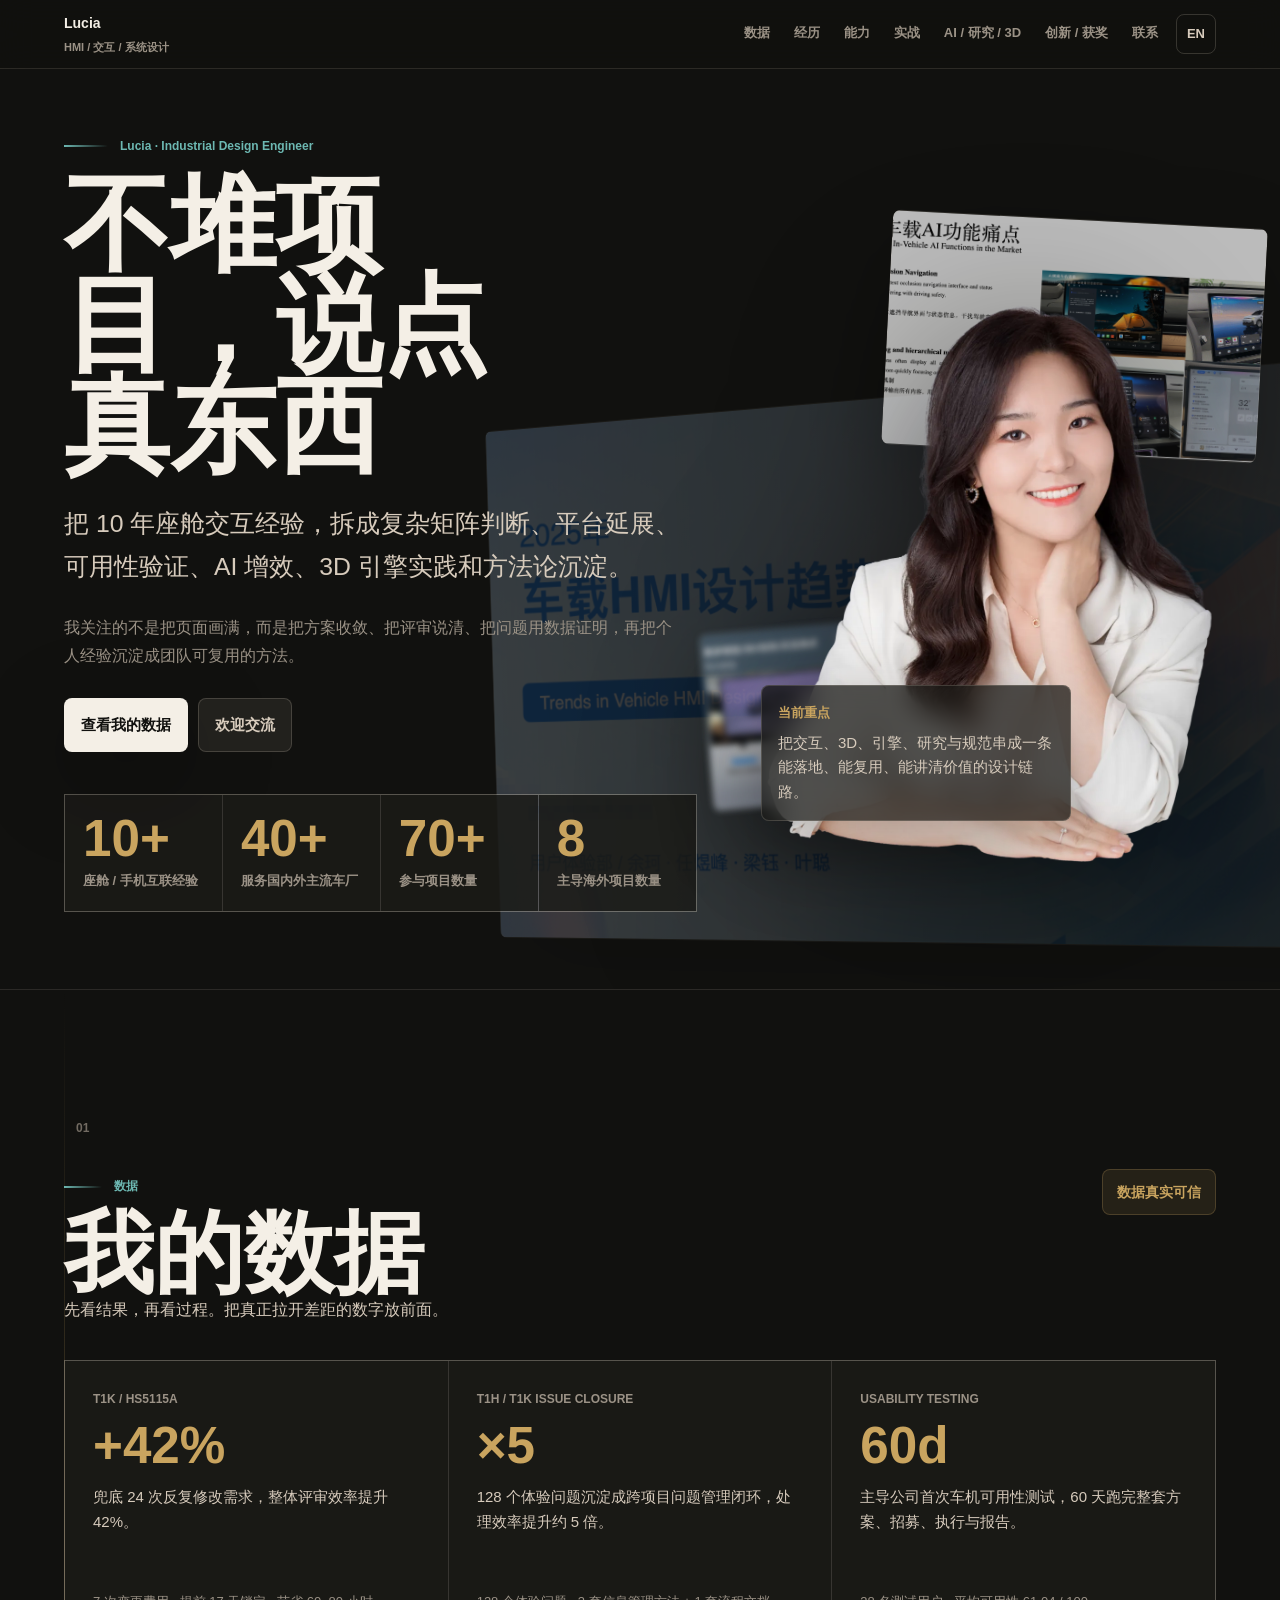
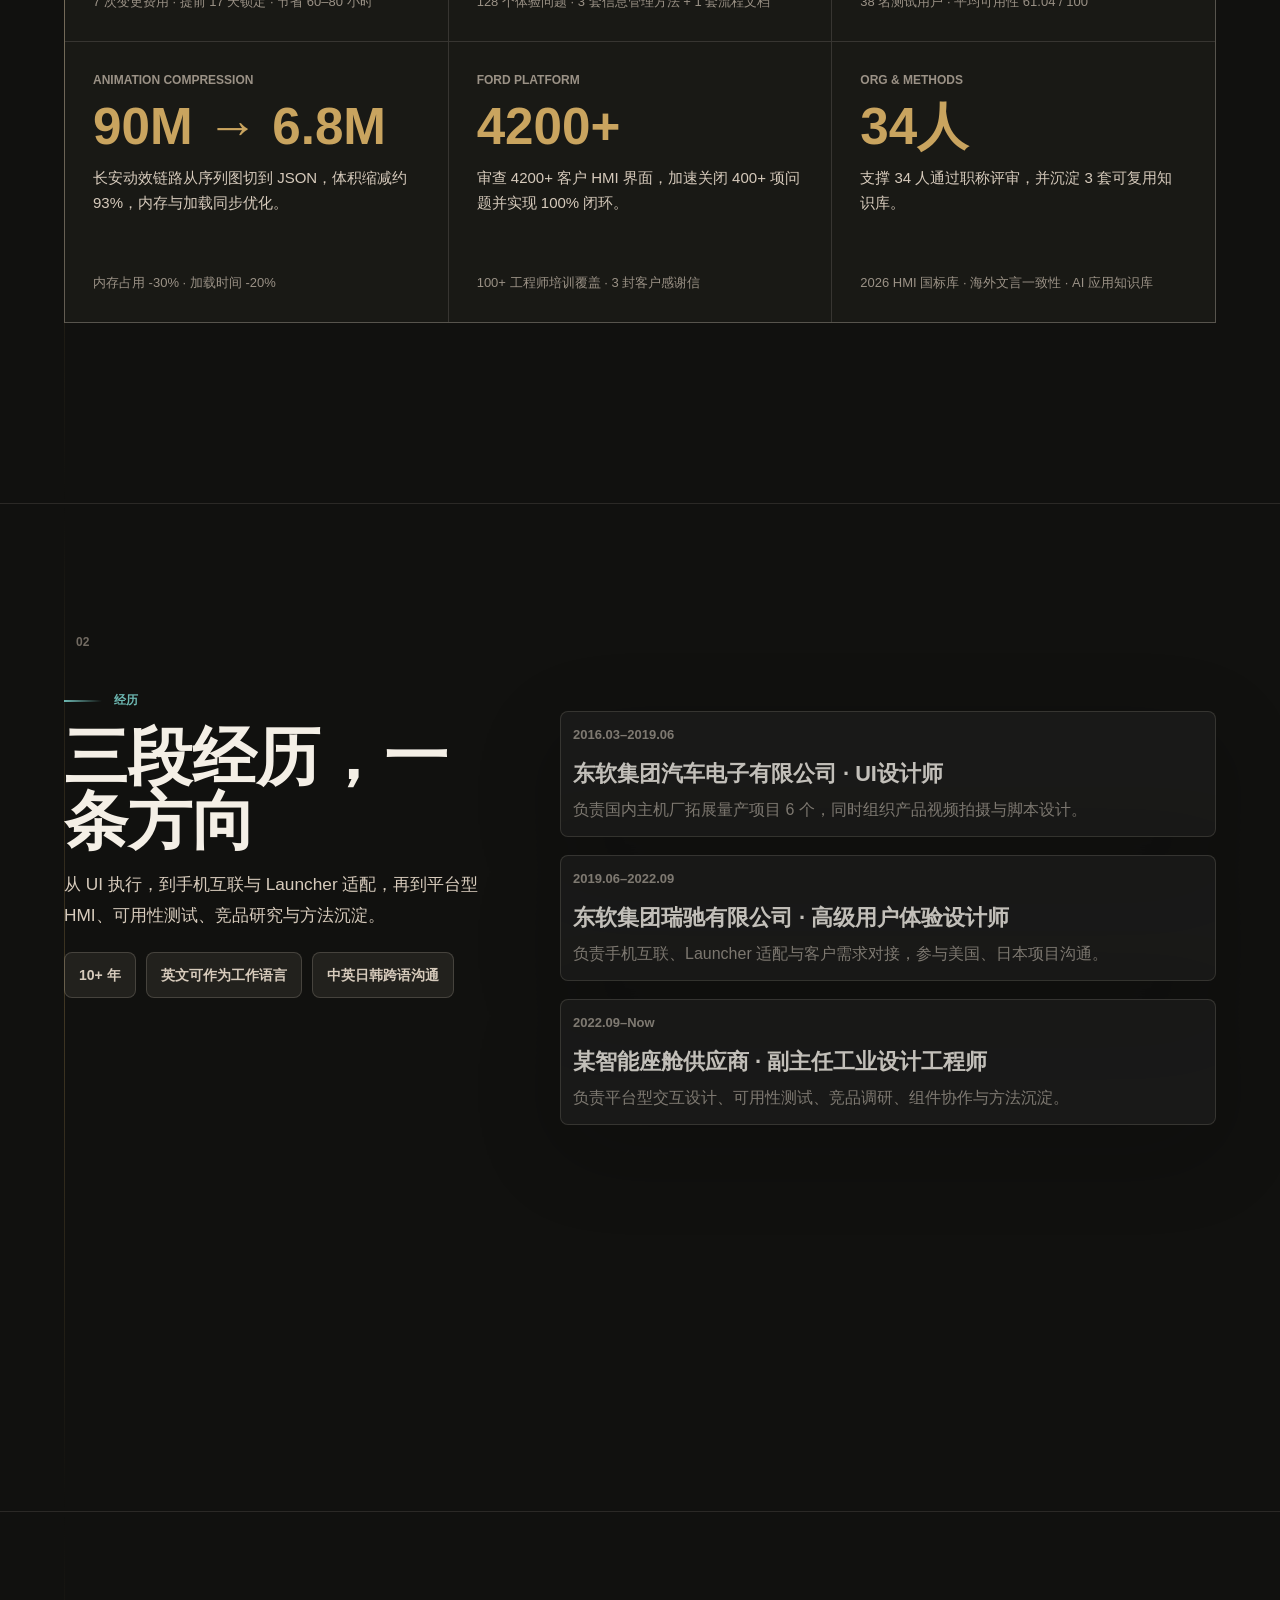
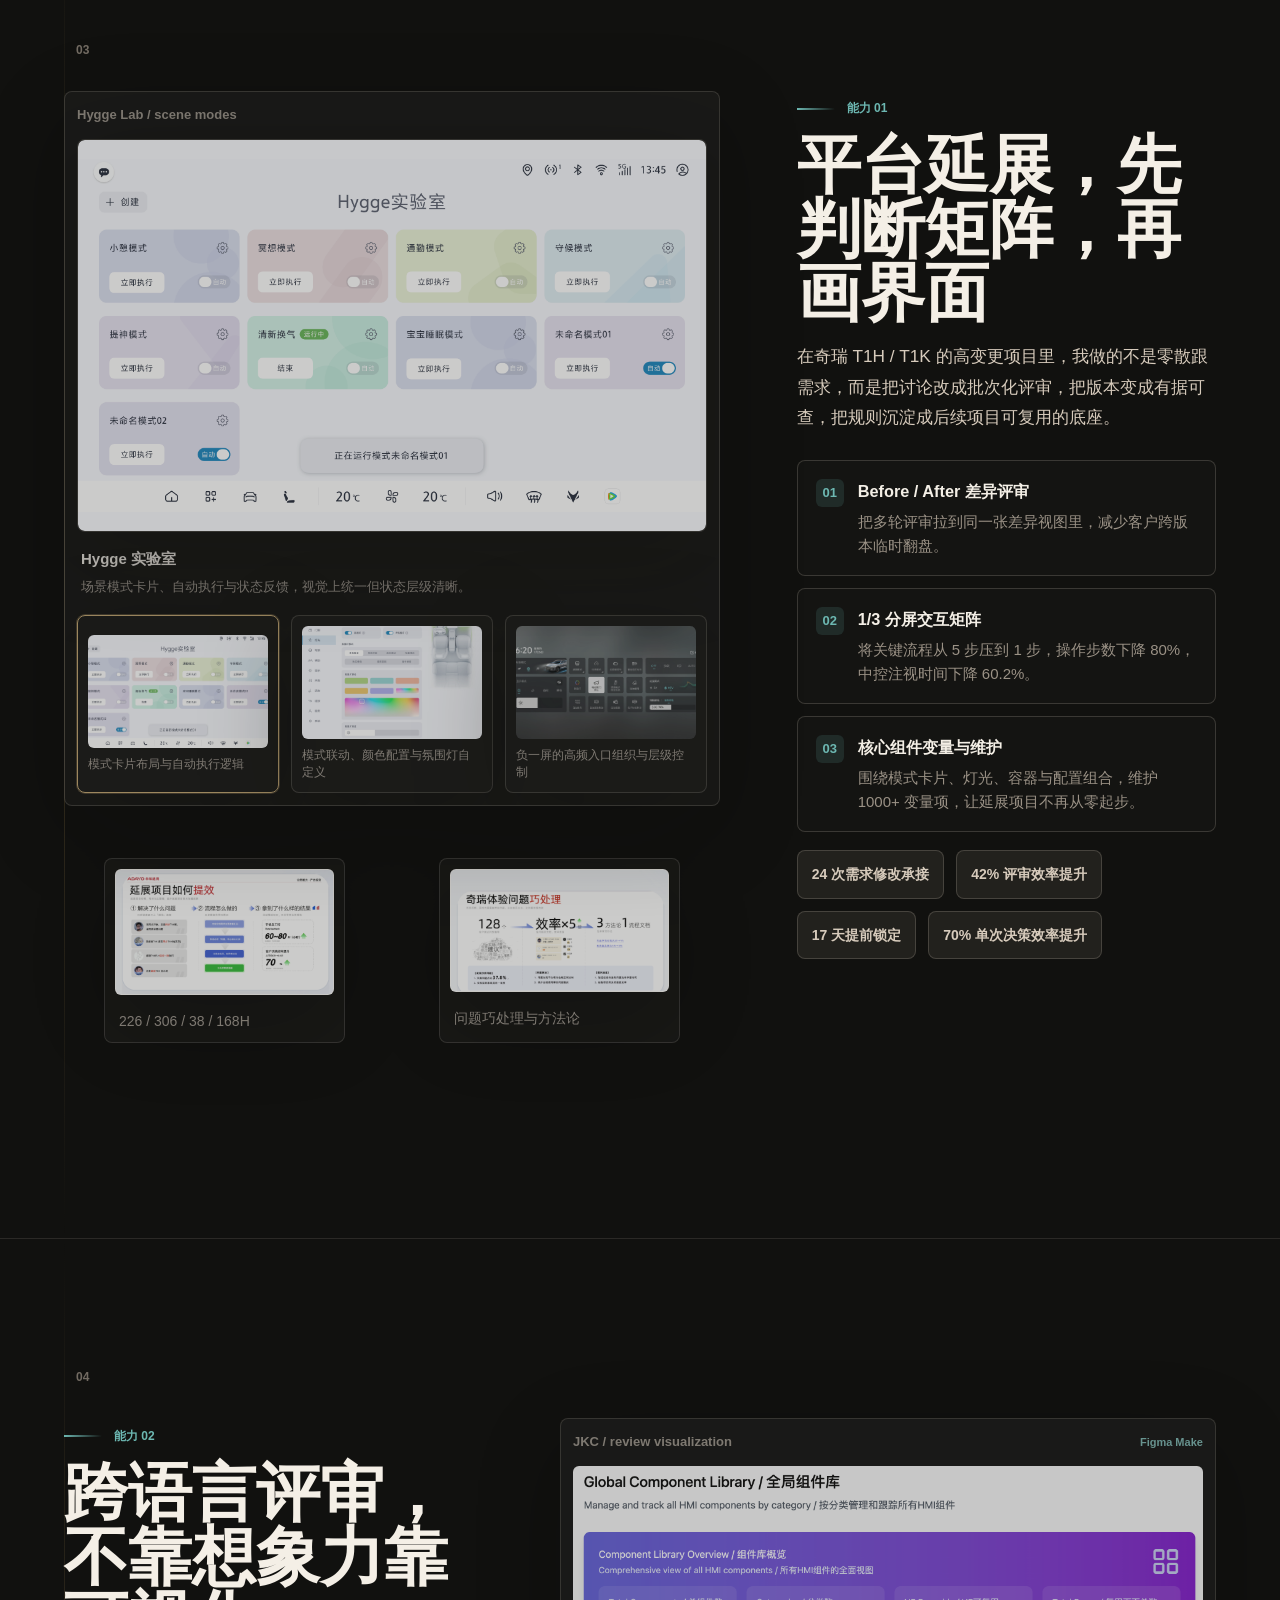
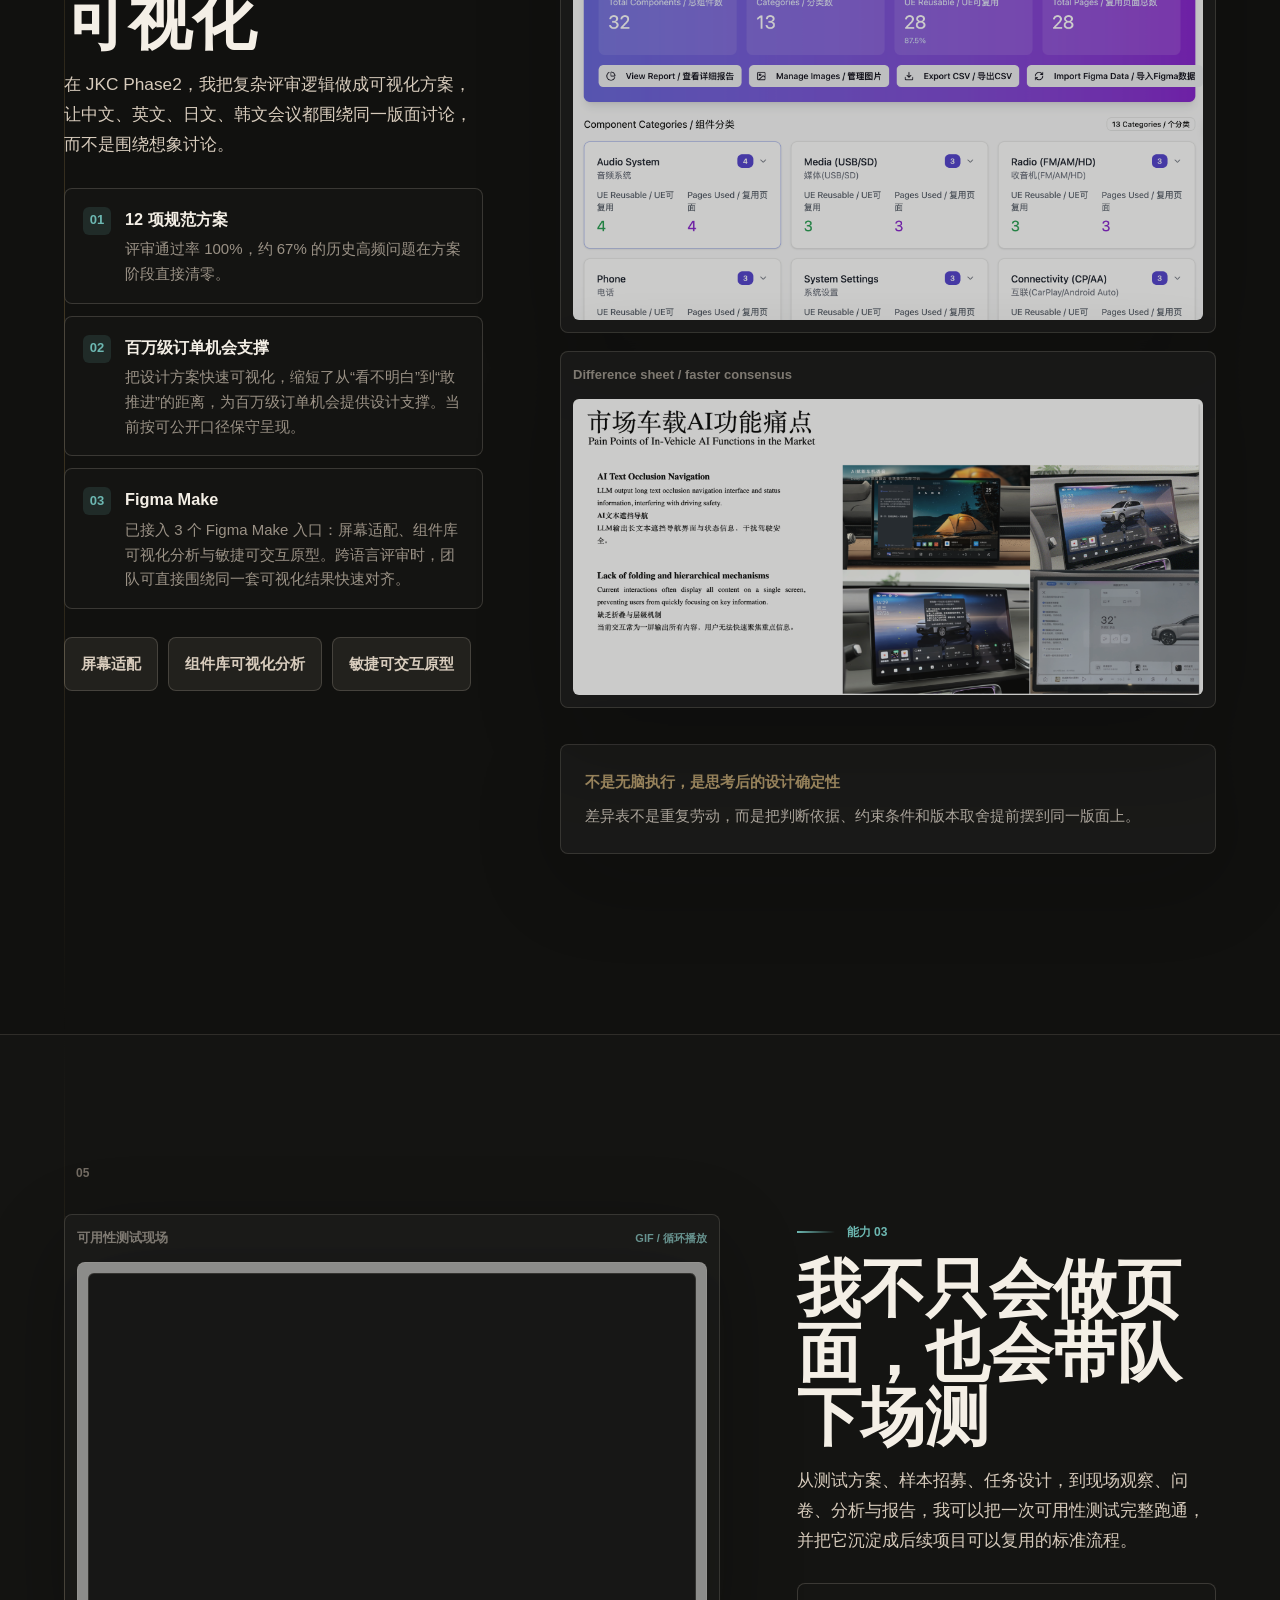
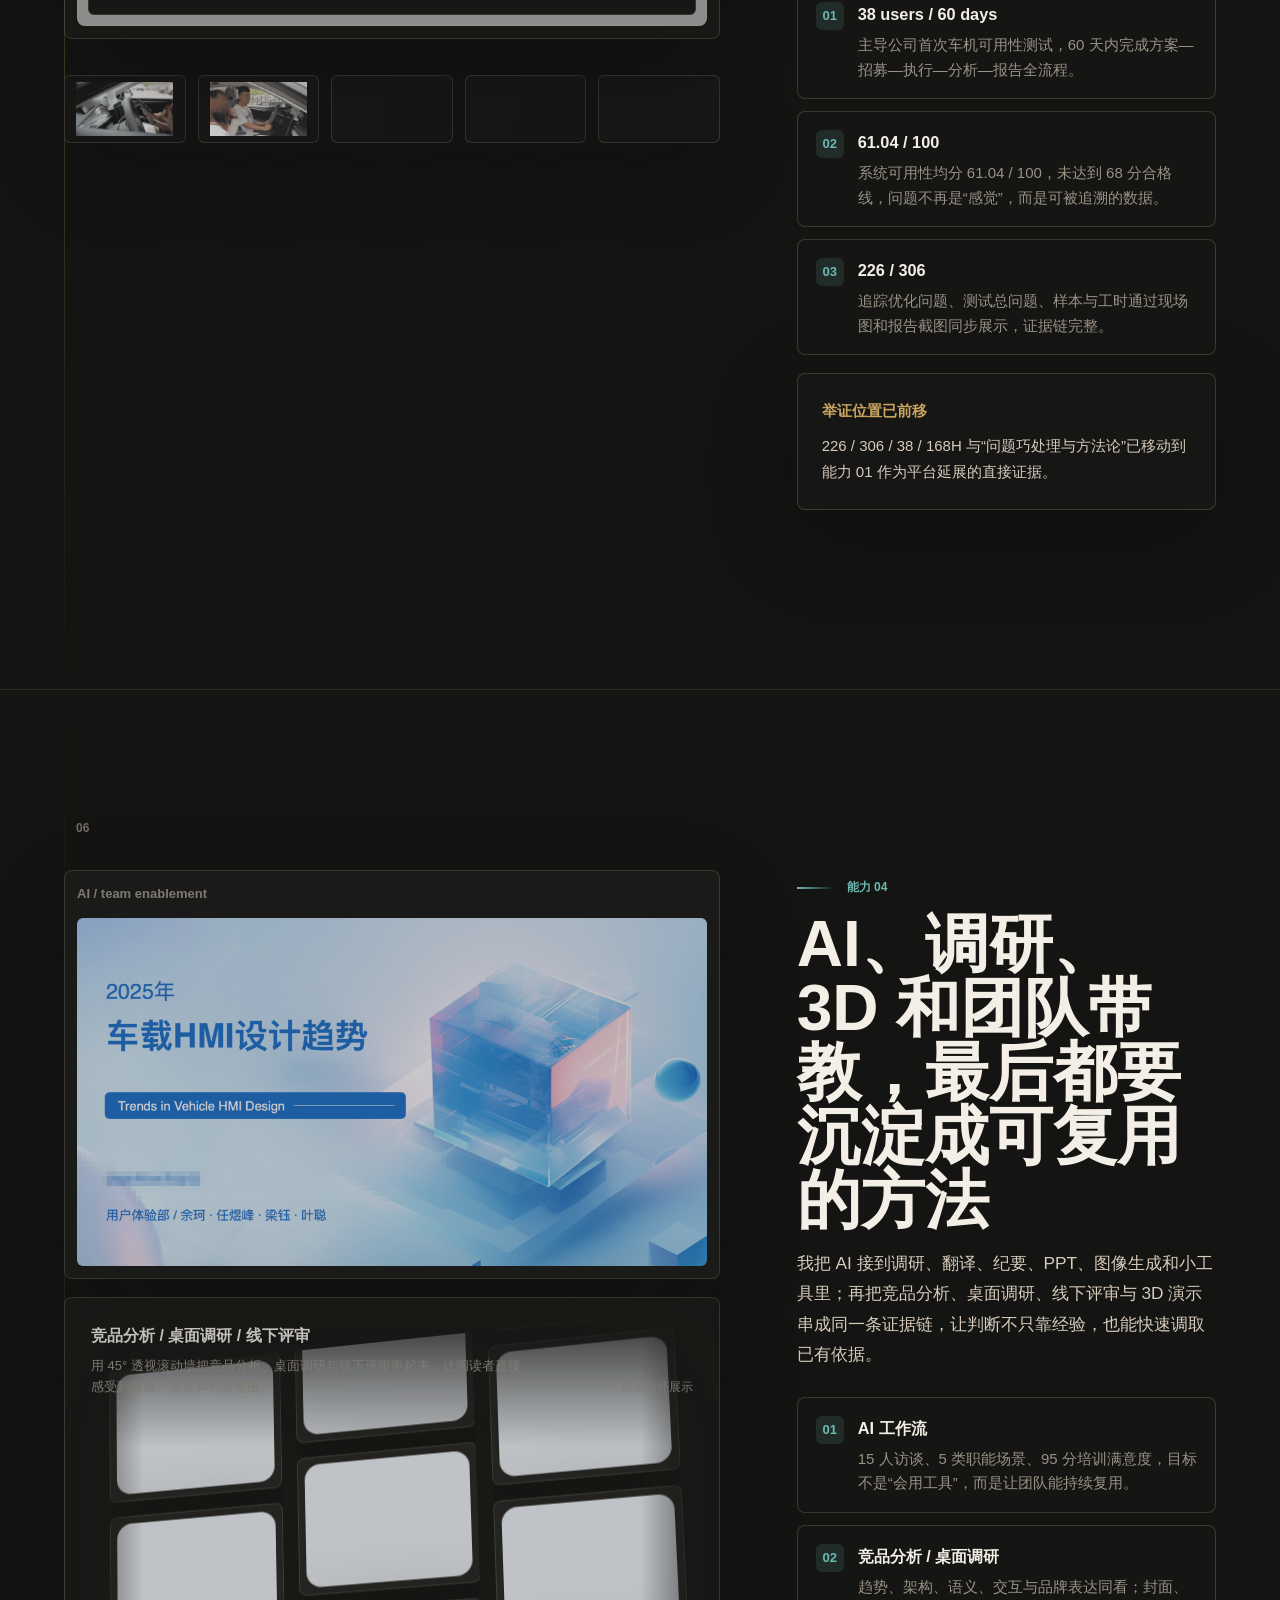
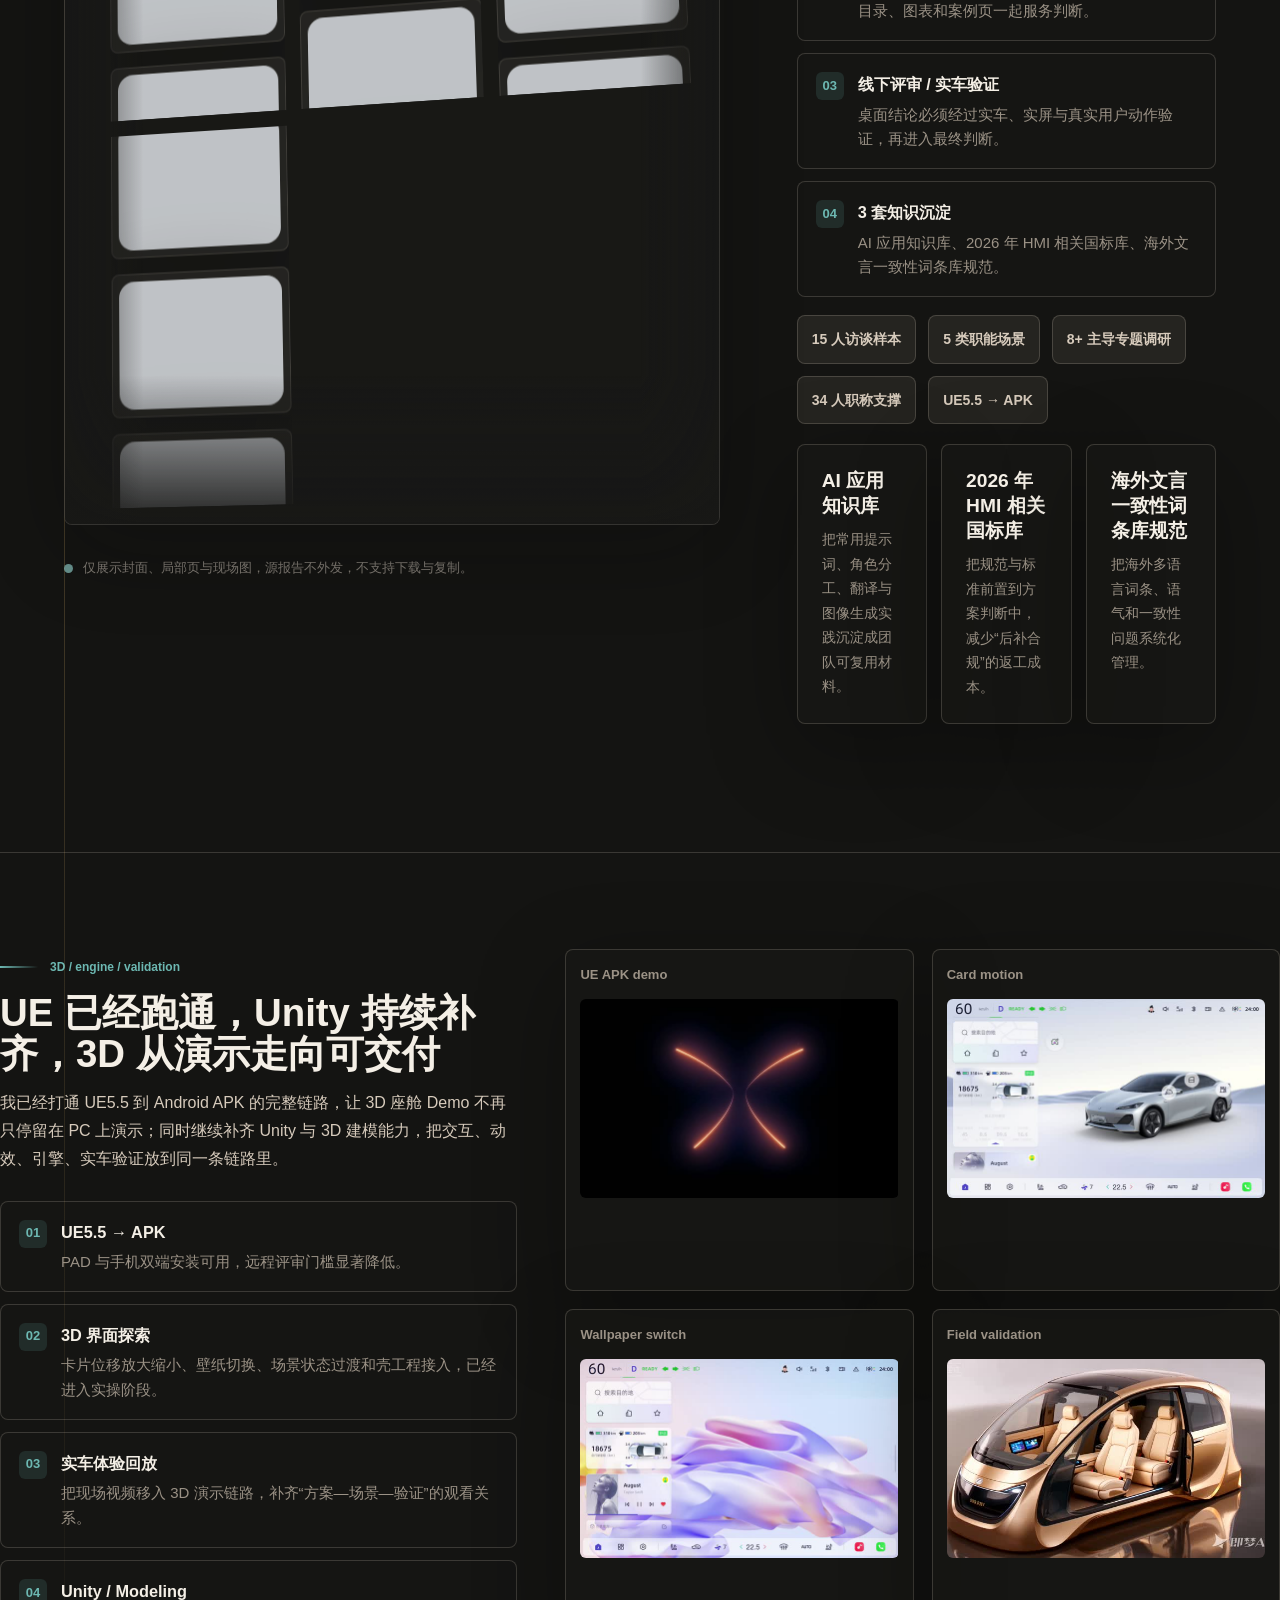
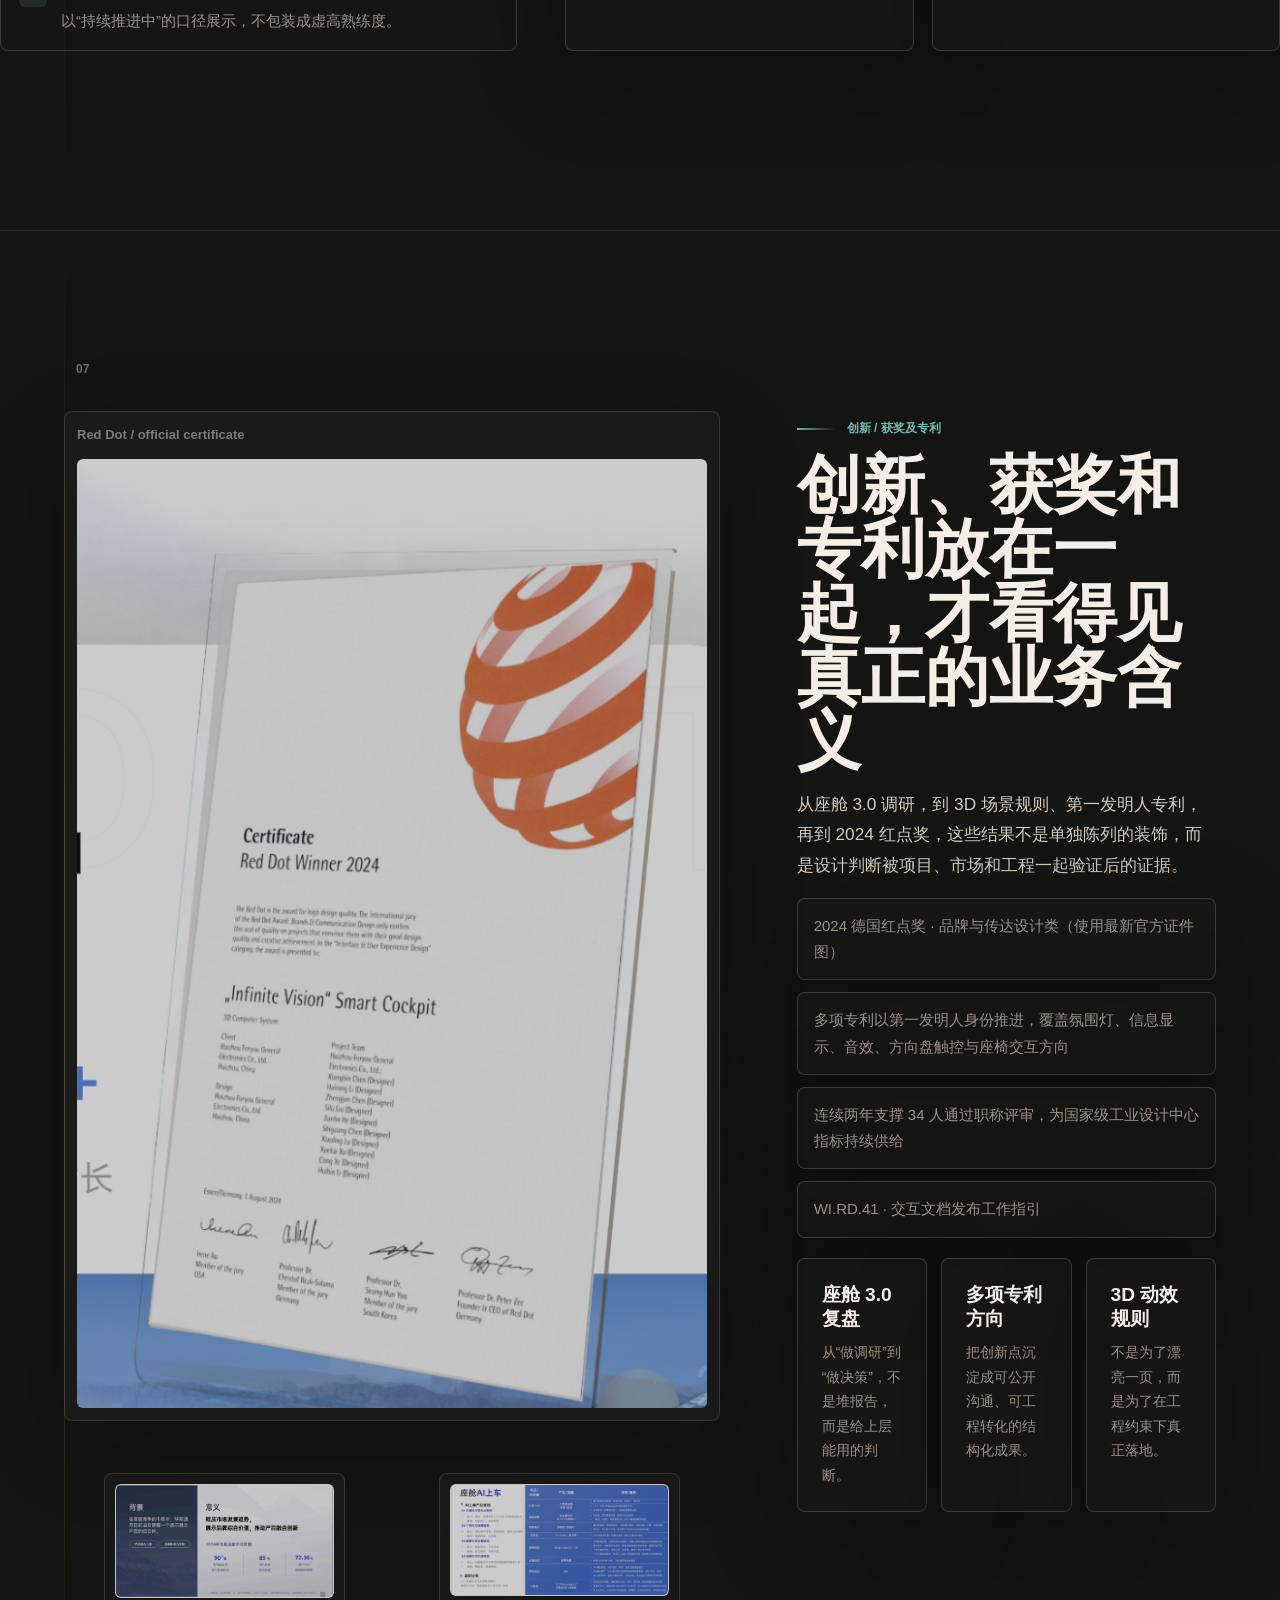
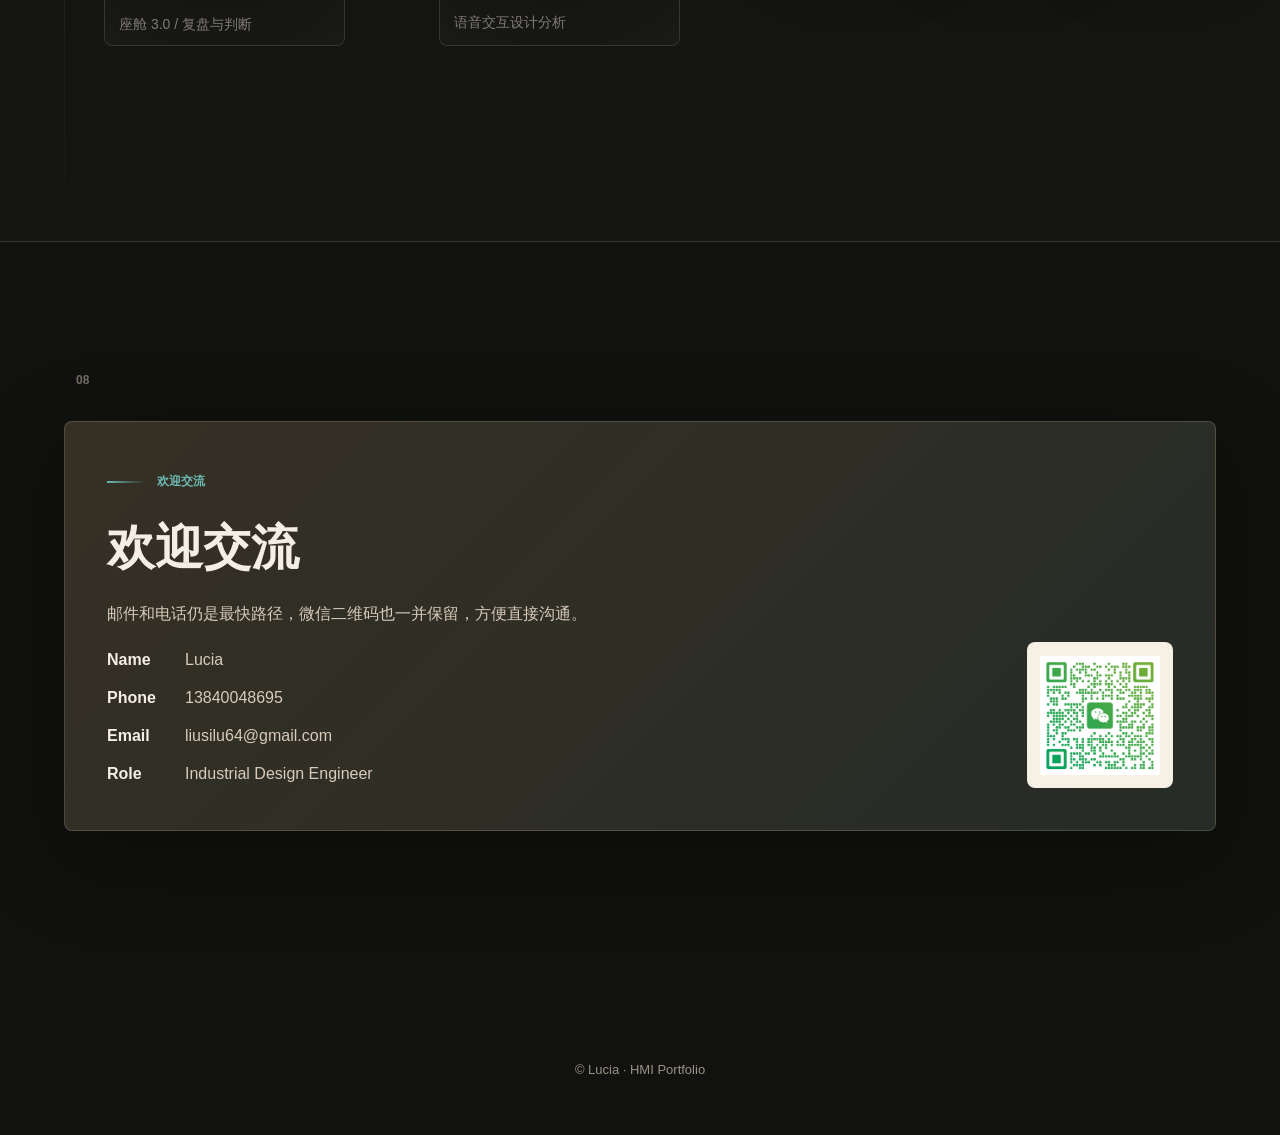
==== commit 80172622: "Optimize portfolio preview loading" ====
--- a/index.html
+++ b/index.html
@@ -290,7 +290,7 @@
 <header class="site-header"><div class="wrap"><div class="brand">Lucia<small>HMI / 交互 / 系统设计</small></div><nav class="nav"><a href="#data">数据</a><a href="#experience">经历</a><a href="#capability">能力</a><a href="#execution">实战</a><a href="#research">AI / 研究 / 3D</a><a href="#innovation">创新 / 获奖</a><a href="#contact">联系</a> <a class="lang-link" href="index-en.html">EN</a></nav></div></header>
 <main>
 <section class="hero"><div class="wrap hero-grid"><div class="hero-copy reveal"><div class="eyebrow">Lucia · Industrial Design Engineer</div><h1>不堆项目，说点真东西</h1><p class="subline">把 10 年座舱交互经验，拆成复杂矩阵判断、平台延展、可用性验证、AI 增效、3D 引擎实践和方法论沉淀。</p><p class="intro">我关注的不是把页面画满，而是把方案收敛、把评审说清、把问题用数据证明，再把个人经验沉淀成团队可复用的方法。</p><div class="hero-actions"><a class="btn primary" href="#data">查看我的数据</a><a class="btn secondary" href="#contact">欢迎交流</a></div><div class="hero-metrics"><div class="metric"><strong>10+</strong><span>座舱 / 手机互联经验</span></div><div class="metric"><strong>40+</strong><span>服务国内外主流车厂</span></div><div class="metric"><strong>70+</strong><span>参与项目数量</span></div><div class="metric"><strong>8</strong><span>主导海外项目数量</span></div></div></div>
-<div class="hero-media reveal" data-parallax="-0.02"><div class="portrait-stage"><img alt="Lucia portrait" src="assets/img/portrait.png"/></div><div class="hero-note"><strong>当前重点</strong><p>把交互、3D、引擎、研究与规范串成一条能落地、能复用、能讲清价值的设计链路。</p></div></div></div></section>
+<div class="hero-media reveal" data-parallax="-0.02"><div class="portrait-stage"><img decoding="async" loading="eager" fetchpriority="high" alt="Lucia portrait" src="assets/img/portrait.webp"/></div><div class="hero-note"><strong>当前重点</strong><p>把交互、3D、引擎、研究与规范串成一条能落地、能复用、能讲清价值的设计链路。</p></div></div></div></section>
 <section class="section" id="data"><div class="wrap"><div class="section-header reveal"><div><div class="kicker-row">数据</div><h2>我的数据</h2><p>先看结果，再看过程。把真正拉开差距的数字放前面。</p></div><div class="safe-note">数据真实可信</div></div>
 <div class="stats-grid">
 <div class="stat-card reveal"><div><div class="label">T1K / HS5115A</div><div class="value">+42%</div><div class="desc">兜底 24 次反复修改需求，整体评审效率提升 42%。</div></div><div class="sub">7 次变更费用 · 提前 17 天锁定 · 节省 60–80 小时</div></div>
@@ -301,25 +301,25 @@
 <div class="stat-card reveal"><div><div class="label">Org &amp; methods</div><div class="value">34人</div><div class="desc">支撑 34 人通过职称评审，并沉淀 3 套可复用知识库。</div></div><div class="sub">2026 HMI 国标库 · 海外文言一致性 · AI 应用知识库</div></div>
 </div></div></section>
 <section class="section" id="experience"><div class="wrap split"><div class="copy sticky reveal"><div class="kicker-row">经历</div><h3>三段经历，一条方向</h3><p class="lead">从 UI 执行，到手机互联与 Launcher 适配，再到平台型 HMI、可用性测试、竞品研究与方法沉淀。</p><div class="data-pills"><span>10+ 年</span><span>英文可作为工作语言</span><span>中英日韩跨语沟通</span></div></div><div class="media-stack"><div class="media-card reveal"><h4>2016.03–2019.06</h4><strong style="font-size:1.36rem;display:block;line-height:1.35;margin-bottom:8px">东软集团汽车电子有限公司 · UI设计师</strong><p style="margin:0;color:var(--muted)">负责国内主机厂拓展量产项目 6 个，同时组织产品视频拍摄与脚本设计。</p></div><div class="media-card reveal"><h4>2019.06–2022.09</h4><strong style="font-size:1.36rem;display:block;line-height:1.35;margin-bottom:8px">东软集团瑞驰有限公司 · 高级用户体验设计师</strong><p style="margin:0;color:var(--muted)">负责手机互联、Launcher 适配与客户需求对接，参与美国、日本项目沟通。</p></div><div class="media-card reveal"><h4>2022.09–Now</h4><strong style="font-size:1.36rem;display:block;line-height:1.35;margin-bottom:8px">某智能座舱供应商 · 副主任工业设计工程师</strong><p style="margin:0;color:var(--muted)">负责平台型交互设计、可用性测试、竞品调研、组件协作与方法沉淀。</p></div></div></div></section>
-<section class="section" id="capability"><div class="wrap split reverse"><div class="media-stack sticky reveal"><div class="media-card gallery-card" data-gallery=""><h4>Hygge Lab / scene modes</h4><div class="gallery-stage"><img alt="Hygge lab interface" class="gallery-main" src="assets/img/chery_hygge.png"/></div><div class="gallery-caption"><strong>Hygge 实验室</strong><span>场景模式卡片、自动执行与状态反馈，视觉上统一但状态层级清晰。</span></div><div class="thumb-row"><button class="thumb-btn is-active" data-alt="Hygge lab interface" data-desc="场景模式卡片、自动执行与状态反馈，视觉上统一但状态层级清晰。" data-src="assets/img/chery_hygge.png" data-title="Hygge 实验室" type="button"><img alt="Hygge thumbnail" src="assets/img/chery_hygge.png"/><span>模式卡片布局与自动执行逻辑</span></button><button class="thumb-btn" data-alt="Chery ambient lighting" data-desc="把模式联动、颜色配置与氛围灯自定义放进同一套可维护的交互框架里。" data-src="assets/img/chery_lighting.png" data-title="氛围灯自定义" type="button"><img alt="Lighting thumbnail" src="assets/img/chery_lighting.png"/><span>模式联动、颜色配置与氛围灯自定义</span></button><button class="thumb-btn" data-alt="Negative screen" data-desc="把高频入口组织成更容易扫读和触达的层级，减少进入成本。" data-src="assets/img/ambient_search.png" data-title="负一屏高频入口" type="button"><img alt="Negative screen thumbnail" src="assets/img/ambient_search.png"/><span>负一屏的高频入口组织与层级控制</span></button></div></div>
+<section class="section" id="capability"><div class="wrap split reverse"><div class="media-stack sticky reveal"><div class="media-card gallery-card" data-gallery=""><h4>Hygge Lab / scene modes</h4><div class="gallery-stage"><img decoding="async" loading="lazy" alt="Hygge lab interface" class="gallery-main" src="assets/img/chery_hygge.png"/></div><div class="gallery-caption"><strong>Hygge 实验室</strong><span>场景模式卡片、自动执行与状态反馈，视觉上统一但状态层级清晰。</span></div><div class="thumb-row"><button class="thumb-btn is-active" data-alt="Hygge lab interface" data-desc="场景模式卡片、自动执行与状态反馈，视觉上统一但状态层级清晰。" data-src="assets/img/chery_hygge.png" data-title="Hygge 实验室" type="button"><img decoding="async" loading="lazy" alt="Hygge thumbnail" src="assets/img/chery_hygge.png"/><span>模式卡片布局与自动执行逻辑</span></button><button class="thumb-btn" data-alt="Chery ambient lighting" data-desc="把模式联动、颜色配置与氛围灯自定义放进同一套可维护的交互框架里。" data-src="assets/img/chery_lighting.png" data-title="氛围灯自定义" type="button"><img decoding="async" loading="lazy" alt="Lighting thumbnail" src="assets/img/chery_lighting.png"/><span>模式联动、颜色配置与氛围灯自定义</span></button><button class="thumb-btn" data-alt="Negative screen" data-desc="把高频入口组织成更容易扫读和触达的层级，减少进入成本。" data-src="assets/img/ambient_search.png" data-title="负一屏高频入口" type="button"><img decoding="async" loading="lazy" alt="Negative screen thumbnail" src="assets/img/ambient_search.png"/><span>负一屏的高频入口组织与层级控制</span></button></div></div>
 <div class="media-grid tight evidence-01">
-<figure class="tile"><img alt="Issue review evidence" src="assets/img/usability_issue.png"/><figcaption>226 / 306 / 38 / 168H</figcaption></figure>
-<figure class="tile"><img alt="Method evidence" src="assets/img/usability_efficiency.png"/><figcaption>问题巧处理与方法论</figcaption></figure>
+<figure class="tile"><img decoding="async" loading="lazy" alt="Issue review evidence" src="assets/img/usability_issue.png"/><figcaption>226 / 306 / 38 / 168H</figcaption></figure>
+<figure class="tile"><img decoding="async" loading="lazy" alt="Method evidence" src="assets/img/usability_efficiency.png"/><figcaption>问题巧处理与方法论</figcaption></figure>
 </div>
 </div><div class="copy reveal"><div class="kicker-row">能力 01</div><h3>平台延展，先判断矩阵，再画界面</h3><p class="lead">在奇瑞 T1H / T1K 的高变更项目里，我做的不是零散跟需求，而是把讨论改成批次化评审，把版本变成有据可查，把规则沉淀成后续项目可复用的底座。</p><ul class="bullets"><li><i>01</i><div><strong>Before / After 差异评审</strong><span>把多轮评审拉到同一张差异视图里，减少客户跨版本临时翻盘。</span></div></li><li><i>02</i><div><strong>1/3 分屏交互矩阵</strong><span>将关键流程从 5 步压到 1 步，操作步数下降 80%，中控注视时间下降 60.2%。</span></div></li><li><i>03</i><div><strong>核心组件变量与维护</strong><span>围绕模式卡片、灯光、容器与配置组合，维护 1000+ 变量项，让延展项目不再从零起步。</span></div></li></ul><div class="ribbon"><span>24 次需求修改承接</span><span>42% 评审效率提升</span><span>17 天提前锁定</span><span>70% 单次决策效率提升</span></div></div></div></section>
-<section class="section" id="execution"><div class="wrap split"><div class="copy sticky reveal"><div class="kicker-row">能力 02</div><h3>跨语言评审，不靠想象力靠可视化</h3><p class="lead">在 JKC Phase2，我把复杂评审逻辑做成可视化方案，让中文、英文、日文、韩文会议都围绕同一版面讨论，而不是围绕想象讨论。</p><ul class="bullets"><li><i>01</i><div><strong>12 项规范方案</strong><span>评审通过率 100%，约 67% 的历史高频问题在方案阶段直接清零。</span></div></li><li><i>02</i><div><strong>百万级订单机会支撑</strong><span>把设计方案快速可视化，缩短了从“看不明白”到“敢推进”的距离，为百万级订单机会提供设计支撑。当前按可公开口径保守呈现。</span></div></li><li><i>03</i><div><strong>Figma Make</strong><span>已接入 3 个 Figma Make 入口：屏幕适配、组件库可视化分析与敏捷可交互原型。跨语言评审时，团队可直接围绕同一套可视化结果快速对齐。</span></div></li></ul><div class="hero-actions"><a class="btn ghost" href="https://www.figma.com/make/MPZsMx21IKgFEBZQ7dkviy/Size-issue?t=EK4umZEOCHKvrvRO-6" rel="noopener noreferrer" target="_blank">屏幕适配</a><a class="btn ghost" href="https://www.figma.com/make/MPZsMx21IKgFEBZQ7dkviy/Size-issue?t=EK4umZEOCHKvrvRO-6" rel="noopener noreferrer" target="_blank">组件库可视化分析</a><a class="btn ghost" href="https://www.figma.com/make/xXvHeR9JFqft9lLpgus740/%E8%AF%AD%E9%9F%B3%E6%8F%90%E6%A1%88?t=EK4umZEOCHKvrvRO-7" rel="noopener noreferrer" target="_blank">敏捷可交互原型</a></div></div><div class="media-stack reveal"><div class="media-card" data-parallax="-0.01"><h4>JKC / review visualization <span class="tag">Figma Make</span></h4><img alt="JKC review" src="assets/img/review_jkc.png"/></div><div class="media-card" data-parallax="0.012"><h4>Difference sheet / faster consensus</h4><img alt="JKC matrix review" src="assets/img/review_matrix.png"/></div><div class="note-card"><strong>不是无脑执行，是思考后的设计确定性</strong><p>差异表不是重复劳动，而是把判断依据、约束条件和版本取舍提前摆到同一版面上。</p></div></div></div></section>
-<section class="section alt"><div class="wrap split reverse"><div class="media-stack sticky reveal"><div class="media-card"><h4>可用性测试现场 <span class="tag">GIF / 循环播放</span></h4><div class="gif-hero"><div aria-label="Usability field testing sequence" class="gif-player"><img alt="Usability field sequence 1" src="assets/gif/seq_1.gif"/><img alt="Usability field sequence 2" src="assets/gif/seq_2.gif"/><img alt="Usability field sequence 3" src="assets/gif/seq_3.gif"/><img alt="Usability field sequence 4" src="assets/gif/seq_4.gif"/><img alt="Usability field sequence 5" src="assets/gif/seq_5.gif"/></div></div></div><div class="gif-rail"><img alt="Usability gif 1" src="assets/gif/usability_1.gif"/><img alt="Usability gif 2" src="assets/gif/usability_2.gif"/><img alt="Usability gif 3" src="assets/gif/usability_3.gif"/><img alt="Usability gif 4" src="assets/gif/usability_4.gif"/><img alt="Usability gif 5" src="assets/gif/usability_5.gif"/></div></div><div class="copy reveal"><div class="kicker-row">能力 03</div><h3>我不只会做页面，也会带队下场测</h3><p class="lead">从测试方案、样本招募、任务设计，到现场观察、问卷、分析与报告，我可以把一次可用性测试完整跑通，并把它沉淀成后续项目可以复用的标准流程。</p><ul class="bullets"><li><i>01</i><div><strong>38 users / 60 days</strong><span>主导公司首次车机可用性测试，60 天内完成方案—招募—执行—分析—报告全流程。</span></div></li><li><i>02</i><div><strong>61.04 / 100</strong><span>系统可用性均分 61.04 / 100，未达到 68 分合格线，问题不再是“感觉”，而是可被追溯的数据。</span></div></li><li><i>03</i><div><strong>226 / 306</strong><span>追踪优化问题、测试总问题、样本与工时通过现场图和报告截图同步展示，证据链完整。</span></div></li></ul><div class="note-card usability-evidence-note"><strong>举证位置已前移</strong><p>226 / 306 / 38 / 168H 与“问题巧处理与方法论”已移动到能力 01 作为平台延展的直接证据。</p></div></div></div></section>
-<section class="section alt protected" id="research"><div class="wrap split reverse"><div class="media-stack sticky reveal"><div class="media-card"><h4>AI / team enablement</h4><img alt="HMI trend cover" src="assets/img/trend_cover.png"/></div>
+<section class="section" id="execution"><div class="wrap split"><div class="copy sticky reveal"><div class="kicker-row">能力 02</div><h3>跨语言评审，不靠想象力靠可视化</h3><p class="lead">在 JKC Phase2，我把复杂评审逻辑做成可视化方案，让中文、英文、日文、韩文会议都围绕同一版面讨论，而不是围绕想象讨论。</p><ul class="bullets"><li><i>01</i><div><strong>12 项规范方案</strong><span>评审通过率 100%，约 67% 的历史高频问题在方案阶段直接清零。</span></div></li><li><i>02</i><div><strong>百万级订单机会支撑</strong><span>把设计方案快速可视化，缩短了从“看不明白”到“敢推进”的距离，为百万级订单机会提供设计支撑。当前按可公开口径保守呈现。</span></div></li><li><i>03</i><div><strong>Figma Make</strong><span>已接入 3 个 Figma Make 入口：屏幕适配、组件库可视化分析与敏捷可交互原型。跨语言评审时，团队可直接围绕同一套可视化结果快速对齐。</span></div></li></ul><div class="hero-actions"><a class="btn ghost" href="https://www.figma.com/make/MPZsMx21IKgFEBZQ7dkviy/Size-issue?t=EK4umZEOCHKvrvRO-6" rel="noopener noreferrer" target="_blank">屏幕适配</a><a class="btn ghost" href="https://www.figma.com/make/MPZsMx21IKgFEBZQ7dkviy/Size-issue?t=EK4umZEOCHKvrvRO-6" rel="noopener noreferrer" target="_blank">组件库可视化分析</a><a class="btn ghost" href="https://www.figma.com/make/xXvHeR9JFqft9lLpgus740/%E8%AF%AD%E9%9F%B3%E6%8F%90%E6%A1%88?t=EK4umZEOCHKvrvRO-7" rel="noopener noreferrer" target="_blank">敏捷可交互原型</a></div></div><div class="media-stack reveal"><div class="media-card" data-parallax="-0.01"><h4>JKC / review visualization <span class="tag">Figma Make</span></h4><img decoding="async" loading="lazy" alt="JKC review" src="assets/img/review_jkc.png"/></div><div class="media-card" data-parallax="0.012"><h4>Difference sheet / faster consensus</h4><img decoding="async" loading="lazy" alt="JKC matrix review" src="assets/img/review_matrix.png"/></div><div class="note-card"><strong>不是无脑执行，是思考后的设计确定性</strong><p>差异表不是重复劳动，而是把判断依据、约束条件和版本取舍提前摆到同一版面上。</p></div></div></div></section>
+<section class="section alt"><div class="wrap split reverse"><div class="media-stack sticky reveal"><div class="media-card"><h4>可用性测试现场 <span class="tag">GIF / 循环播放</span></h4><div class="gif-hero"><div aria-label="Usability field testing sequence" class="gif-player"><img decoding="async" loading="lazy" alt="Usability field sequence 1" src="assets/gif/seq_1.gif"/><img decoding="async" loading="lazy" alt="Usability field sequence 2" src="assets/gif/seq_2.gif"/><img decoding="async" loading="lazy" alt="Usability field sequence 3" src="assets/gif/seq_3.gif"/><img decoding="async" loading="lazy" alt="Usability field sequence 4" src="assets/gif/seq_4.gif"/><img decoding="async" loading="lazy" alt="Usability field sequence 5" src="assets/gif/seq_5.gif"/></div></div></div><div class="gif-rail"><img decoding="async" loading="lazy" alt="Usability gif 1" src="assets/gif/usability_1.gif"/><img decoding="async" loading="lazy" alt="Usability gif 2" src="assets/gif/usability_2.gif"/><img decoding="async" loading="lazy" alt="Usability gif 3" src="assets/gif/usability_3.gif"/><img decoding="async" loading="lazy" alt="Usability gif 4" src="assets/gif/usability_4.gif"/><img decoding="async" loading="lazy" alt="Usability gif 5" src="assets/gif/usability_5.gif"/></div></div><div class="copy reveal"><div class="kicker-row">能力 03</div><h3>我不只会做页面，也会带队下场测</h3><p class="lead">从测试方案、样本招募、任务设计，到现场观察、问卷、分析与报告，我可以把一次可用性测试完整跑通，并把它沉淀成后续项目可以复用的标准流程。</p><ul class="bullets"><li><i>01</i><div><strong>38 users / 60 days</strong><span>主导公司首次车机可用性测试，60 天内完成方案—招募—执行—分析—报告全流程。</span></div></li><li><i>02</i><div><strong>61.04 / 100</strong><span>系统可用性均分 61.04 / 100，未达到 68 分合格线，问题不再是“感觉”，而是可被追溯的数据。</span></div></li><li><i>03</i><div><strong>226 / 306</strong><span>追踪优化问题、测试总问题、样本与工时通过现场图和报告截图同步展示，证据链完整。</span></div></li></ul><div class="note-card usability-evidence-note"><strong>举证位置已前移</strong><p>226 / 306 / 38 / 168H 与“问题巧处理与方法论”已移动到能力 01 作为平台延展的直接证据。</p></div></div></div></section>
+<section class="section alt protected" id="research"><div class="wrap split reverse"><div class="media-stack sticky reveal"><div class="media-card"><h4>AI / team enablement</h4><img decoding="async" loading="lazy" alt="HMI trend cover" src="assets/img/trend_cover.png"/></div>
 <div class="waterfall-shell" data-parallax="-0.01">
 <div class="showcase-head">
 <div><h4>竞品分析 / 桌面调研 / 线下评审</h4><p>用 45° 透视滚动墙把竞品分析、桌面调研与线下评审串起来，让阅读者直接感受到数量、密度和判断范围。</p></div>
 <span>自动循环展示</span>
 </div>
-<div class="waterfall-stage"><div class="waterfall-col"><div class="waterfall-track" data-speed="0.18"><div class="waterfall-card"><img alt="Research item 01" src="assets/img/research_01.png"/></div><div class="waterfall-card"><img alt="Research item 02" src="assets/img/research_02.png"/></div><div class="waterfall-card"><img alt="Research item 03" src="assets/img/research_03.png"/></div><div class="waterfall-card"><img alt="Research item 04" src="assets/img/research_04.png"/></div><div class="waterfall-card"><img alt="Research item 05" src="assets/img/research_05.png"/></div></div></div><div class="waterfall-col"><div class="waterfall-track" data-speed="0.23"><div class="waterfall-card"><img alt="Research item 06" src="assets/img/research_06.png"/></div><div class="waterfall-card"><img alt="Research item 07" src="assets/img/research_07.png"/></div><div class="waterfall-card"><img alt="Research item 08" src="assets/img/research_08.png"/></div><div class="waterfall-card"><img alt="Research item 09" src="assets/img/research_09.png"/></div><div class="waterfall-card"><img alt="Research item 10" src="assets/img/research_10.png"/></div></div></div><div class="waterfall-col"><div class="waterfall-track" data-speed="0.16"><div class="waterfall-card"><img alt="Research item 11" src="assets/img/research_11.png"/></div><div class="waterfall-card"><img alt="Research item 12" src="assets/img/research_12.png"/></div><div class="waterfall-card"><img alt="Research item 13" src="assets/img/research_13.png"/></div><div class="waterfall-card"><img alt="Research item 14" src="assets/img/research_14.png"/></div><div class="waterfall-card"><img alt="Research item 15" src="assets/img/research_15.png"/></div></div></div><div class="waterfall-col"><div class="waterfall-track" data-speed="0.2"><div class="waterfall-card"><img alt="Research item 16" src="assets/img/research_16.png"/></div><div class="waterfall-card"><img alt="Research item 17" src="assets/img/research_17.png"/></div><div class="waterfall-card"><img alt="Research item 18" src="assets/img/research_18.png"/></div><div class="waterfall-card"><img alt="Research item 19" src="assets/img/research_19.png"/></div><div class="waterfall-card"><img alt="Research item 20" src="assets/img/research_20.png"/></div></div></div></div>
+<div class="waterfall-stage"><div class="waterfall-col"><div class="waterfall-track" data-speed="0.18"><div class="waterfall-card"><img decoding="async" loading="lazy" alt="Research item 01" src="assets/img/research_01.png"/></div><div class="waterfall-card"><img decoding="async" loading="lazy" alt="Research item 02" src="assets/img/research_02.png"/></div><div class="waterfall-card"><img decoding="async" loading="lazy" alt="Research item 03" src="assets/img/research_03.png"/></div><div class="waterfall-card"><img decoding="async" loading="lazy" alt="Research item 04" src="assets/img/research_04.png"/></div><div class="waterfall-card"><img decoding="async" loading="lazy" alt="Research item 05" src="assets/img/research_05.png"/></div></div></div><div class="waterfall-col"><div class="waterfall-track" data-speed="0.23"><div class="waterfall-card"><img decoding="async" loading="lazy" alt="Research item 06" src="assets/img/research_06.png"/></div><div class="waterfall-card"><img decoding="async" loading="lazy" alt="Research item 07" src="assets/img/research_07.png"/></div><div class="waterfall-card"><img decoding="async" loading="lazy" alt="Research item 08" src="assets/img/research_08.png"/></div><div class="waterfall-card"><img decoding="async" loading="lazy" alt="Research item 09" src="assets/img/research_09.png"/></div><div class="waterfall-card"><img decoding="async" loading="lazy" alt="Research item 10" src="assets/img/research_10.png"/></div></div></div><div class="waterfall-col"><div class="waterfall-track" data-speed="0.16"><div class="waterfall-card"><img decoding="async" loading="lazy" alt="Research item 11" src="assets/img/research_11.png"/></div><div class="waterfall-card"><img decoding="async" loading="lazy" alt="Research item 12" src="assets/img/research_12.png"/></div><div class="waterfall-card"><img decoding="async" loading="lazy" alt="Research item 13" src="assets/img/research_13.png"/></div><div class="waterfall-card"><img decoding="async" loading="lazy" alt="Research item 14" src="assets/img/research_14.png"/></div><div class="waterfall-card"><img decoding="async" loading="lazy" alt="Research item 15" src="assets/img/research_15.png"/></div></div></div><div class="waterfall-col"><div class="waterfall-track" data-speed="0.2"><div class="waterfall-card"><img decoding="async" loading="lazy" alt="Research item 16" src="assets/img/research_16.png"/></div><div class="waterfall-card"><img decoding="async" loading="lazy" alt="Research item 17" src="assets/img/research_17.png"/></div><div class="waterfall-card"><img decoding="async" loading="lazy" alt="Research item 18" src="assets/img/research_18.png"/></div><div class="waterfall-card"><img decoding="async" loading="lazy" alt="Research item 19" src="assets/img/research_19.png"/></div><div class="waterfall-card"><img decoding="async" loading="lazy" alt="Research item 20" src="assets/img/research_20.png"/></div></div></div></div>
 </div>
-<div class="lock-note"><span class="dot"></span><span>仅展示封面、局部页与现场图，源报告不外发，不支持下载与复制。</span></div></div><div class="copy reveal"><div class="kicker-row">能力 04</div><h3>AI、调研、3D 和团队带教，最后都要沉淀成可复用的方法</h3><p class="lead">我把 AI 接到调研、翻译、纪要、PPT、图像生成和小工具里；再把竞品分析、桌面调研、线下评审与 3D 演示串成同一条证据链，让判断不只靠经验，也能快速调取已有依据。</p><ul class="bullets"><li><i>01</i><div><strong>AI 工作流</strong><span>15 人访谈、5 类职能场景、95 分培训满意度，目标不是“会用工具”，而是让团队能持续复用。</span></div></li><li><i>02</i><div><strong>竞品分析 / 桌面调研</strong><span>趋势、架构、语义、交互与品牌表达同看；封面、目录、图表和案例页一起服务判断。</span></div></li><li><i>03</i><div><strong>线下评审 / 实车验证</strong><span>桌面结论必须经过实车、实屏与真实用户动作验证，再进入最终判断。</span></div></li><li><i>04</i><div><strong>3 套知识沉淀</strong><span>AI 应用知识库、2026 年 HMI 相关国标库、海外文言一致性词条库规范。</span></div></li></ul><div class="ribbon"><span>15 人访谈样本</span><span>5 类职能场景</span><span>8+ 主导专题调研</span><span>34 人职称支撑</span><span>UE5.5 → APK</span></div><div class="kb-grid"><div class="kb-card"><strong>AI 应用知识库</strong><span>把常用提示词、角色分工、翻译与图像生成实践沉淀成团队可复用材料。</span></div><div class="kb-card"><strong>2026 年 HMI 相关国标库</strong><span>把规范与标准前置到方案判断中，减少“后补合规”的返工成本。</span></div><div class="kb-card"><strong>海外文言一致性词条库规范</strong><span>把海外多语言词条、语气和一致性问题系统化管理。</span></div></div></div></div><div class="research-3d reveal"><div class="research-3d-copy"><div class="kicker-row">3D / engine / validation</div><h3>UE 已经跑通，Unity 持续补齐，3D 从演示走向可交付</h3><p class="lead">我已经打通 UE5.5 到 Android APK 的完整链路，让 3D 座舱 Demo 不再只停留在 PC 上演示；同时继续补齐 Unity 与 3D 建模能力，把交互、动效、引擎、实车验证放到同一条链路里。</p><ul class="bullets"><li><i>01</i><div><strong>UE5.5 → APK</strong><span>PAD 与手机双端安装可用，远程评审门槛显著降低。</span></div></li><li><i>02</i><div><strong>3D 界面探索</strong><span>卡片位移放大缩小、壁纸切换、场景状态过渡和壳工程接入，已经进入实操阶段。</span></div></li><li><i>03</i><div><strong>实车体验回放</strong><span>把现场视频移入 3D 演示链路，补齐“方案—场景—验证”的观看关系。</span></div></li><li><i>04</i><div><strong>Unity / Modeling</strong><span>以“持续推进中”的口径展示，不包装成虚高熟练度。</span></div></li></ul></div><div class="video-rail"><div class="media-card"><h4>UE APK demo</h4><video autoplay="" loop="" muted="" playsinline="" poster="assets/img/unreal_demo_poster.jpg"><source src="assets/vid/unreal_demo.mp4" type="video/mp4"/></video></div><div class="media-card"><h4>Card motion</h4><video autoplay="" loop="" muted="" playsinline="" poster="assets/img/card_motion_poster.jpg"><source src="assets/vid/card_motion.mp4" type="video/mp4"/></video></div><div class="media-card"><h4>Wallpaper switch</h4><video autoplay="" loop="" muted="" playsinline="" poster="assets/img/wallpaper_switch_poster.jpg"><source src="assets/vid/wallpaper_switch.mp4" type="video/mp4"/></video></div><div class="media-card"><h4>Field validation</h4><video autoplay="" loop="" muted="" playsinline="" poster="assets/img/studio_research_poster.jpg"><source src="assets/vid/studio_research.mp4" type="video/mp4"/></video></div></div></div></section>
-<section class="section alt" id="innovation"><div class="wrap split reverse"><div class="media-stack sticky reveal"><div class="media-card"><h4>Red Dot / official certificate</h4><img alt="Official Red Dot certificate" src="assets/img/red_dot_full.png"/></div><div class="media-grid tight"><figure class="tile media-card"><img alt="Seat 3.0 review" src="assets/img/seat30_review.png"/><figcaption>座舱 3.0 / 复盘与判断</figcaption></figure><figure class="tile media-card"><img alt="Voice analysis" src="assets/img/voice_cover.png"/><figcaption>语音交互设计分析</figcaption></figure></div></div><div class="copy reveal"><div class="kicker-row">创新 / 获奖及专利</div><h3>创新、获奖和专利放在一起，才看得见真正的业务含义</h3><p class="lead">从座舱 3.0 调研，到 3D 场景规则、第一发明人专利，再到 2024 红点奖，这些结果不是单独陈列的装饰，而是设计判断被项目、市场和工程一起验证后的证据。</p><div class="award-list"><div class="item">2024 德国红点奖 · 品牌与传达设计类（使用最新官方证件图）</div><div class="item">多项专利以第一发明人身份推进，覆盖氛围灯、信息显示、音效、方向盘触控与座椅交互方向</div><div class="item">连续两年支撑 34 人通过职称评审，为国家级工业设计中心指标持续供给</div><div class="item">WI.RD.41 · 交互文档发布工作指引</div></div><div class="kb-grid"><div class="kb-card"><strong>座舱 3.0 复盘</strong><span>从“做调研”到“做决策”，不是堆报告，而是给上层能用的判断。</span></div><div class="kb-card"><strong>多项专利方向</strong><span>把创新点沉淀成可公开沟通、可工程转化的结构化成果。</span></div><div class="kb-card"><strong>3D 动效规则</strong><span>不是为了漂亮一页，而是为了在工程约束下真正落地。</span></div></div></div></div></section>
-<section class="contact" id="contact"><div class="wrap"><div class="contact-card reveal"><div><div class="kicker-row">欢迎交流</div><h3>欢迎交流</h3><p>邮件和电话仍是最快路径，微信二维码也一并保留，方便直接沟通。</p><div class="contact-list"><div><strong>Name</strong>Lucia</div><div><strong>Phone</strong>13840048695</div><div><strong>Email</strong>liusilu64@gmail.com</div><div><strong>Role</strong>Industrial Design Engineer</div></div></div><div class="qr-box"><img alt="WeChat QR" src="assets/img/wechat_qr.png"/></div></div></div></section>
+<div class="lock-note"><span class="dot"></span><span>仅展示封面、局部页与现场图，源报告不外发，不支持下载与复制。</span></div></div><div class="copy reveal"><div class="kicker-row">能力 04</div><h3>AI、调研、3D 和团队带教，最后都要沉淀成可复用的方法</h3><p class="lead">我把 AI 接到调研、翻译、纪要、PPT、图像生成和小工具里；再把竞品分析、桌面调研、线下评审与 3D 演示串成同一条证据链，让判断不只靠经验，也能快速调取已有依据。</p><ul class="bullets"><li><i>01</i><div><strong>AI 工作流</strong><span>15 人访谈、5 类职能场景、95 分培训满意度，目标不是“会用工具”，而是让团队能持续复用。</span></div></li><li><i>02</i><div><strong>竞品分析 / 桌面调研</strong><span>趋势、架构、语义、交互与品牌表达同看；封面、目录、图表和案例页一起服务判断。</span></div></li><li><i>03</i><div><strong>线下评审 / 实车验证</strong><span>桌面结论必须经过实车、实屏与真实用户动作验证，再进入最终判断。</span></div></li><li><i>04</i><div><strong>3 套知识沉淀</strong><span>AI 应用知识库、2026 年 HMI 相关国标库、海外文言一致性词条库规范。</span></div></li></ul><div class="ribbon"><span>15 人访谈样本</span><span>5 类职能场景</span><span>8+ 主导专题调研</span><span>34 人职称支撑</span><span>UE5.5 → APK</span></div><div class="kb-grid"><div class="kb-card"><strong>AI 应用知识库</strong><span>把常用提示词、角色分工、翻译与图像生成实践沉淀成团队可复用材料。</span></div><div class="kb-card"><strong>2026 年 HMI 相关国标库</strong><span>把规范与标准前置到方案判断中，减少“后补合规”的返工成本。</span></div><div class="kb-card"><strong>海外文言一致性词条库规范</strong><span>把海外多语言词条、语气和一致性问题系统化管理。</span></div></div></div></div><div class="research-3d reveal"><div class="research-3d-copy"><div class="kicker-row">3D / engine / validation</div><h3>UE 已经跑通，Unity 持续补齐，3D 从演示走向可交付</h3><p class="lead">我已经打通 UE5.5 到 Android APK 的完整链路，让 3D 座舱 Demo 不再只停留在 PC 上演示；同时继续补齐 Unity 与 3D 建模能力，把交互、动效、引擎、实车验证放到同一条链路里。</p><ul class="bullets"><li><i>01</i><div><strong>UE5.5 → APK</strong><span>PAD 与手机双端安装可用，远程评审门槛显著降低。</span></div></li><li><i>02</i><div><strong>3D 界面探索</strong><span>卡片位移放大缩小、壁纸切换、场景状态过渡和壳工程接入，已经进入实操阶段。</span></div></li><li><i>03</i><div><strong>实车体验回放</strong><span>把现场视频移入 3D 演示链路，补齐“方案—场景—验证”的观看关系。</span></div></li><li><i>04</i><div><strong>Unity / Modeling</strong><span>以“持续推进中”的口径展示，不包装成虚高熟练度。</span></div></li></ul></div><div class="video-rail"><div class="media-card"><h4>UE APK demo</h4><video preload="none" autoplay="" loop="" muted="" playsinline="" poster="assets/img/unreal_demo_poster.jpg"><source data-src="assets/vid/unreal_demo.mp4" type="video/mp4"/></video></div><div class="media-card"><h4>Card motion</h4><video preload="none" autoplay="" loop="" muted="" playsinline="" poster="assets/img/card_motion_poster.jpg"><source data-src="assets/vid/card_motion.mp4" type="video/mp4"/></video></div><div class="media-card"><h4>Wallpaper switch</h4><video preload="none" autoplay="" loop="" muted="" playsinline="" poster="assets/img/wallpaper_switch_poster.jpg"><source data-src="assets/vid/wallpaper_switch.mp4" type="video/mp4"/></video></div><div class="media-card"><h4>Field validation</h4><video preload="none" autoplay="" loop="" muted="" playsinline="" poster="assets/img/studio_research_poster.jpg"><source data-src="assets/vid/studio_research.mp4" type="video/mp4"/></video></div></div></div></section>
+<section class="section alt" id="innovation"><div class="wrap split reverse"><div class="media-stack sticky reveal"><div class="media-card"><h4>Red Dot / official certificate</h4><img decoding="async" loading="lazy" alt="Official Red Dot certificate" src="assets/img/red_dot_full.png"/></div><div class="media-grid tight"><figure class="tile media-card"><img decoding="async" loading="lazy" alt="Seat 3.0 review" src="assets/img/seat30_review.png"/><figcaption>座舱 3.0 / 复盘与判断</figcaption></figure><figure class="tile media-card"><img decoding="async" loading="lazy" alt="Voice analysis" src="assets/img/voice_cover.png"/><figcaption>语音交互设计分析</figcaption></figure></div></div><div class="copy reveal"><div class="kicker-row">创新 / 获奖及专利</div><h3>创新、获奖和专利放在一起，才看得见真正的业务含义</h3><p class="lead">从座舱 3.0 调研，到 3D 场景规则、第一发明人专利，再到 2024 红点奖，这些结果不是单独陈列的装饰，而是设计判断被项目、市场和工程一起验证后的证据。</p><div class="award-list"><div class="item">2024 德国红点奖 · 品牌与传达设计类（使用最新官方证件图）</div><div class="item">多项专利以第一发明人身份推进，覆盖氛围灯、信息显示、音效、方向盘触控与座椅交互方向</div><div class="item">连续两年支撑 34 人通过职称评审，为国家级工业设计中心指标持续供给</div><div class="item">WI.RD.41 · 交互文档发布工作指引</div></div><div class="kb-grid"><div class="kb-card"><strong>座舱 3.0 复盘</strong><span>从“做调研”到“做决策”，不是堆报告，而是给上层能用的判断。</span></div><div class="kb-card"><strong>多项专利方向</strong><span>把创新点沉淀成可公开沟通、可工程转化的结构化成果。</span></div><div class="kb-card"><strong>3D 动效规则</strong><span>不是为了漂亮一页，而是为了在工程约束下真正落地。</span></div></div></div></div></section>
+<section class="contact" id="contact"><div class="wrap"><div class="contact-card reveal"><div><div class="kicker-row">欢迎交流</div><h3>欢迎交流</h3><p>邮件和电话仍是最快路径，微信二维码也一并保留，方便直接沟通。</p><div class="contact-list"><div><strong>Name</strong>Lucia</div><div><strong>Phone</strong>13840048695</div><div><strong>Email</strong>liusilu64@gmail.com</div><div><strong>Role</strong>Industrial Design Engineer</div></div></div><div class="qr-box"><img decoding="async" loading="lazy" alt="WeChat QR" src="assets/img/wechat_qr.png"/></div></div></div></section>
 </main><footer>© Lucia · HMI Portfolio</footer><script>
     document.addEventListener('contextmenu', e => {
       if (e.target.closest('.protected')) e.preventDefault();
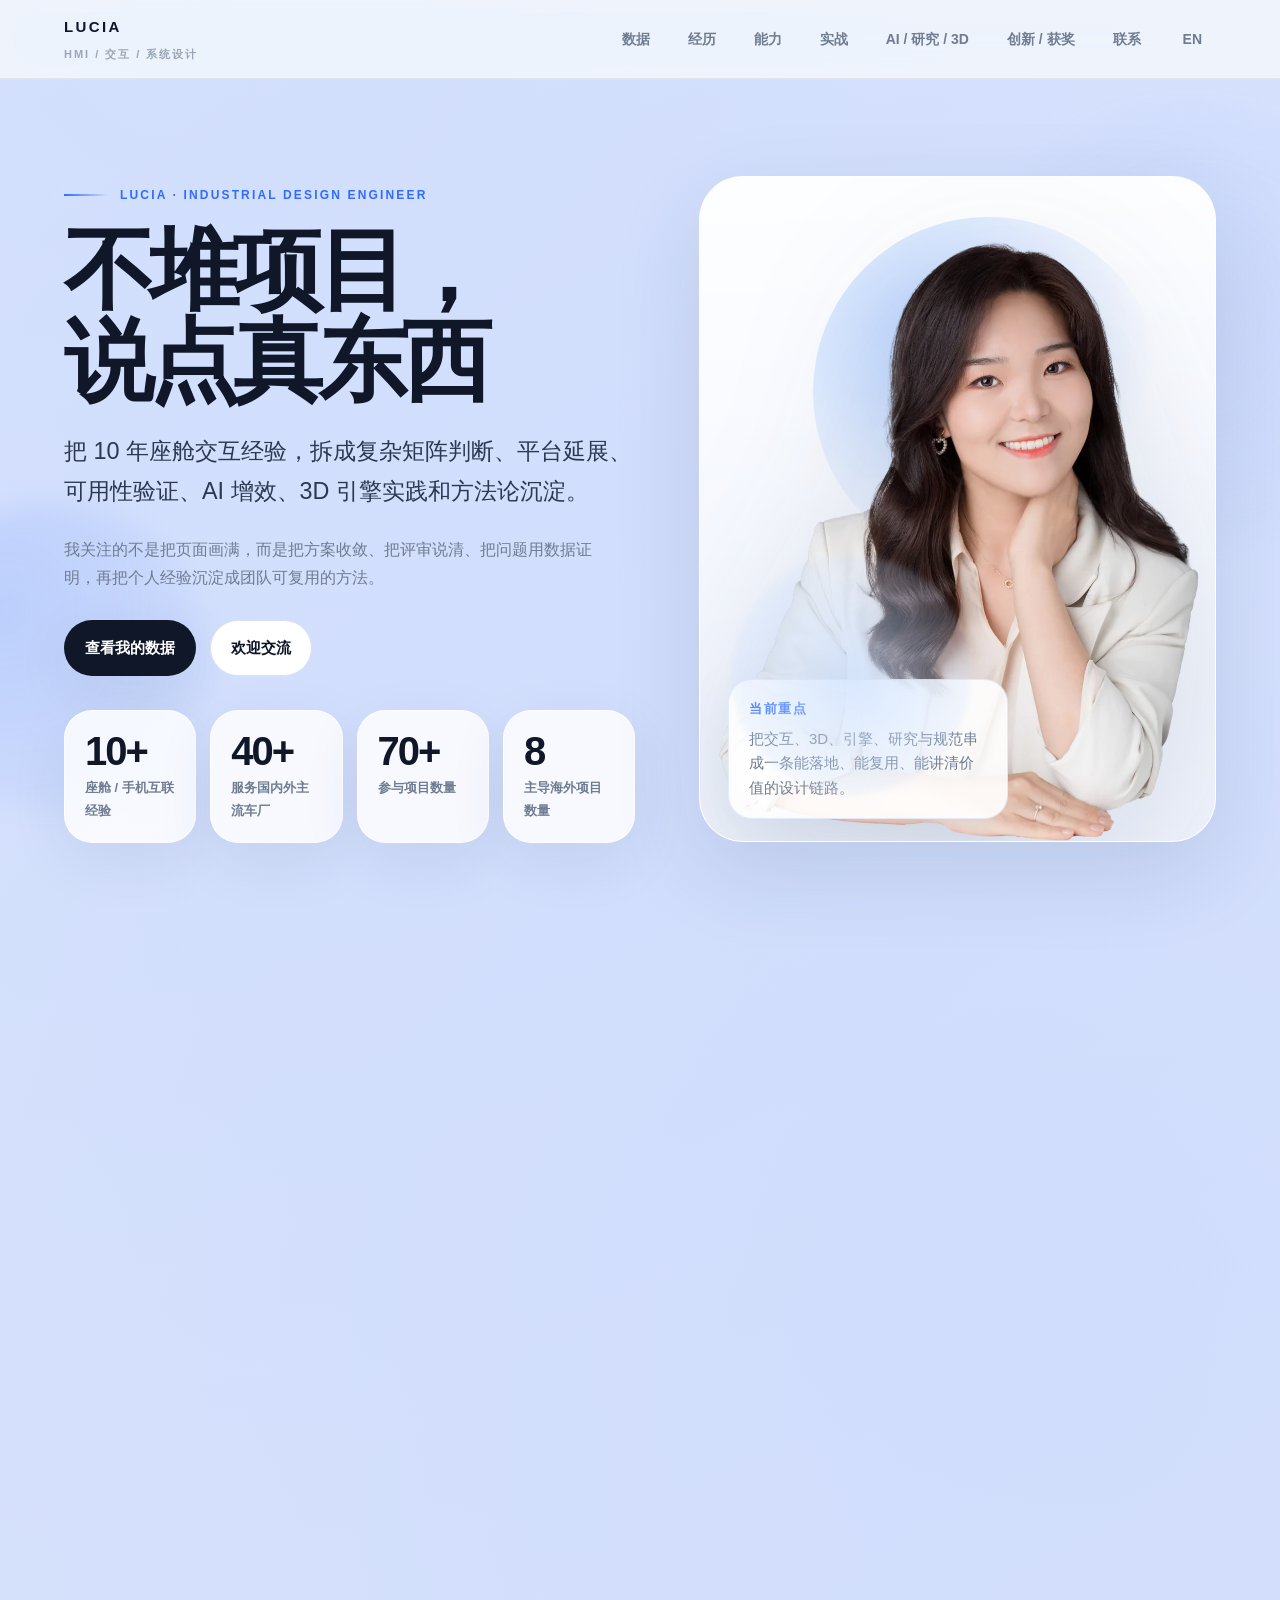
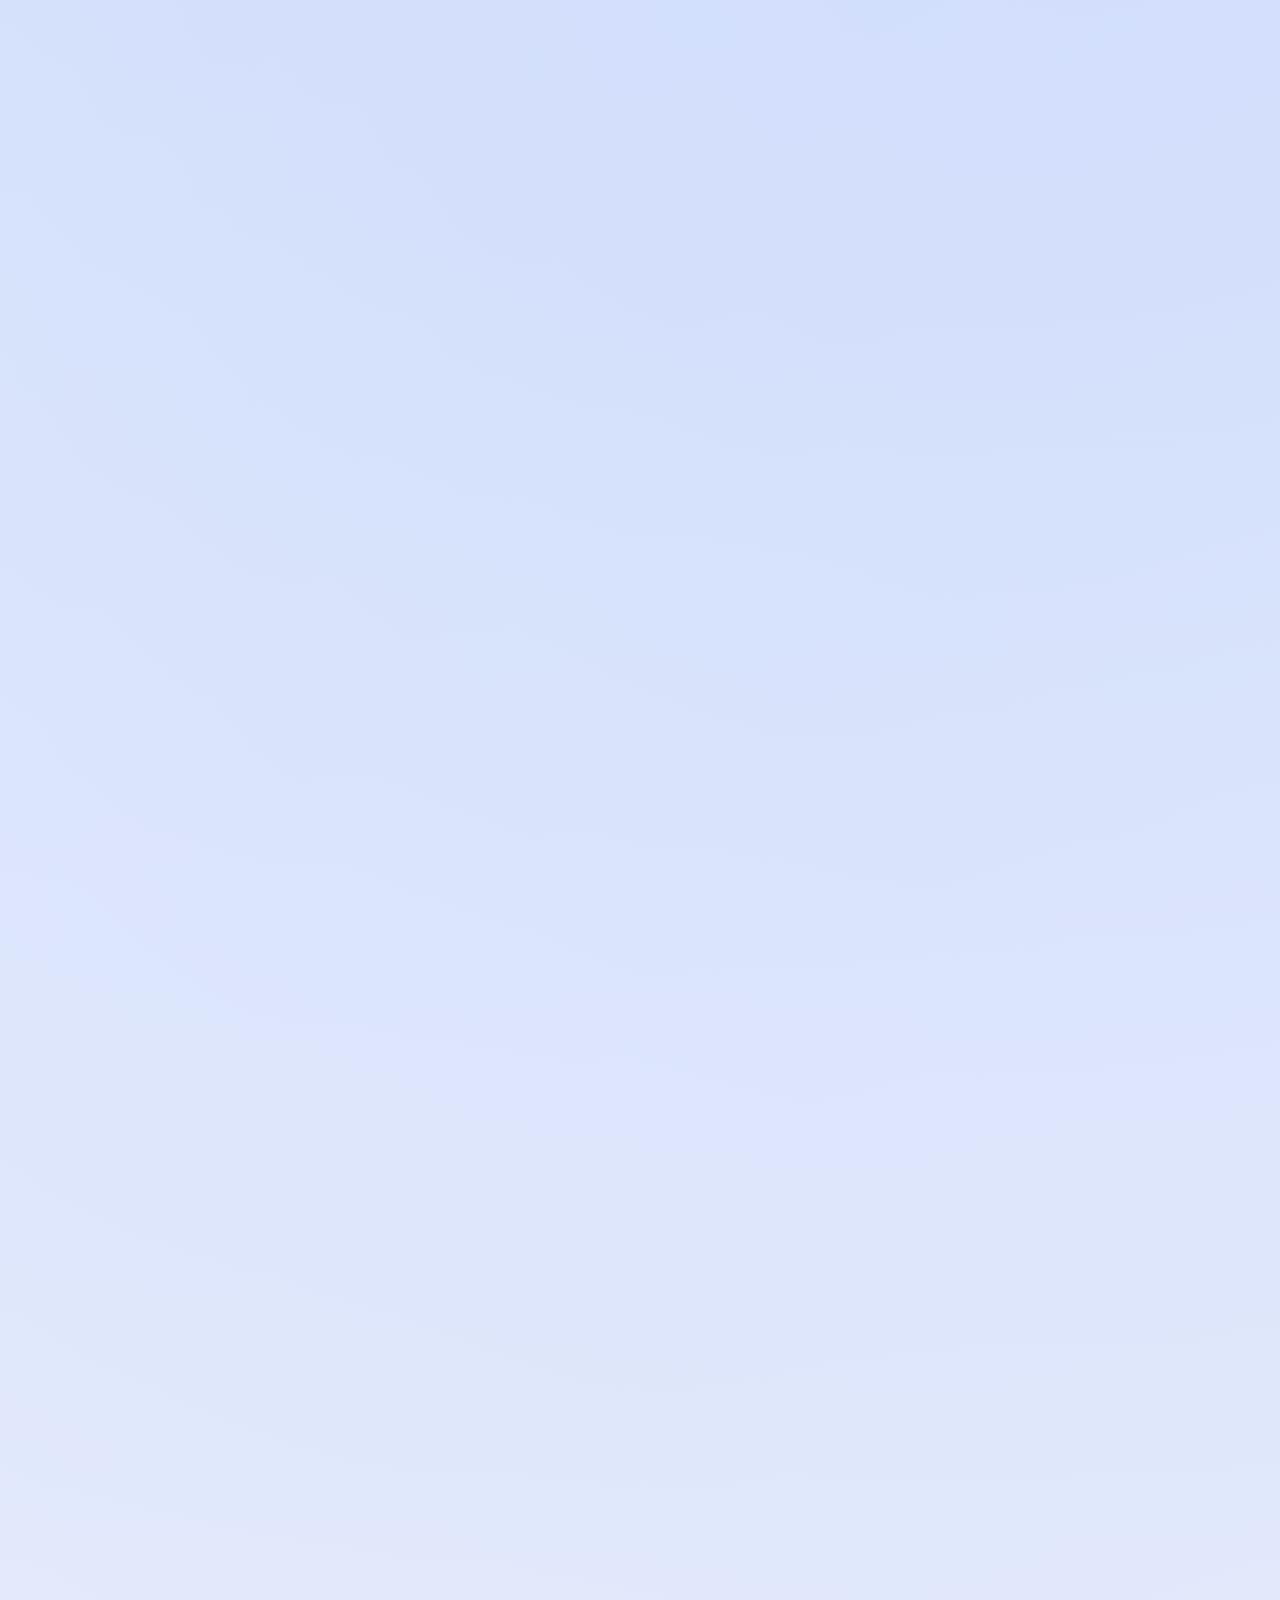
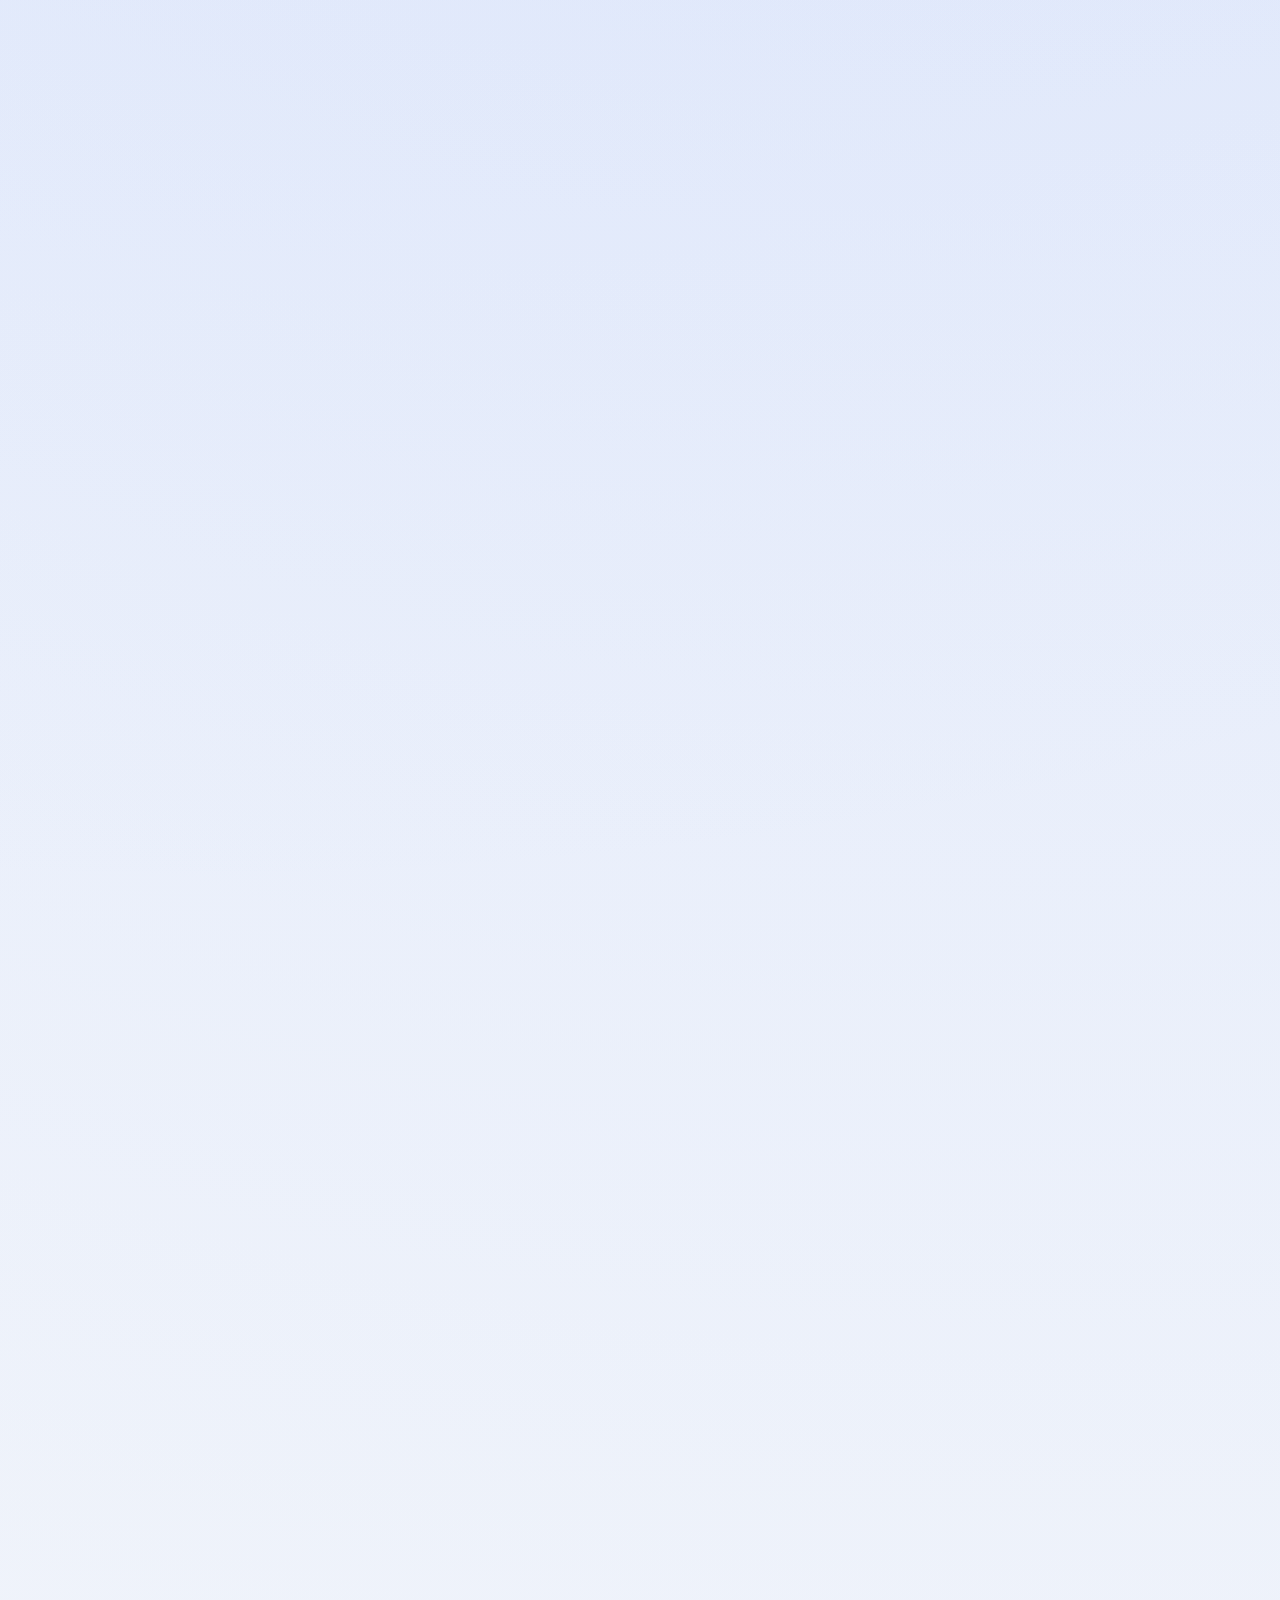
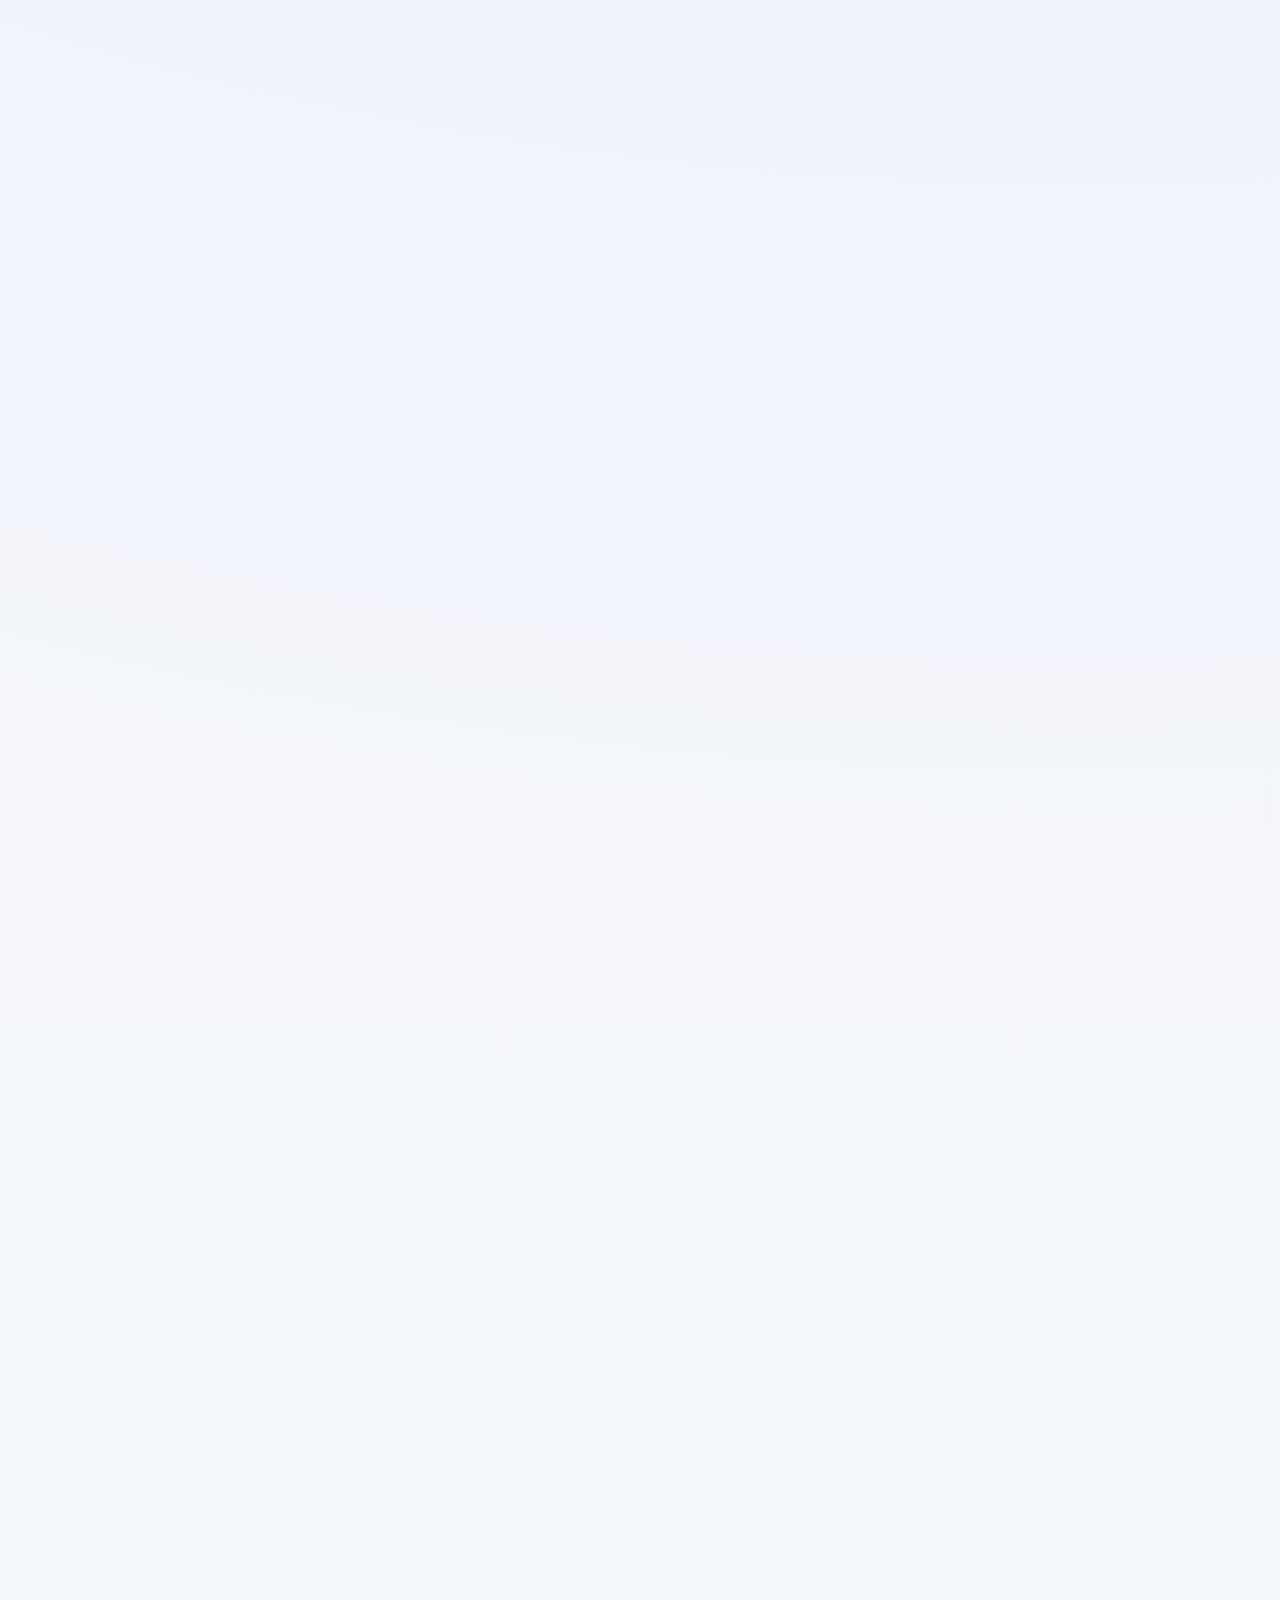
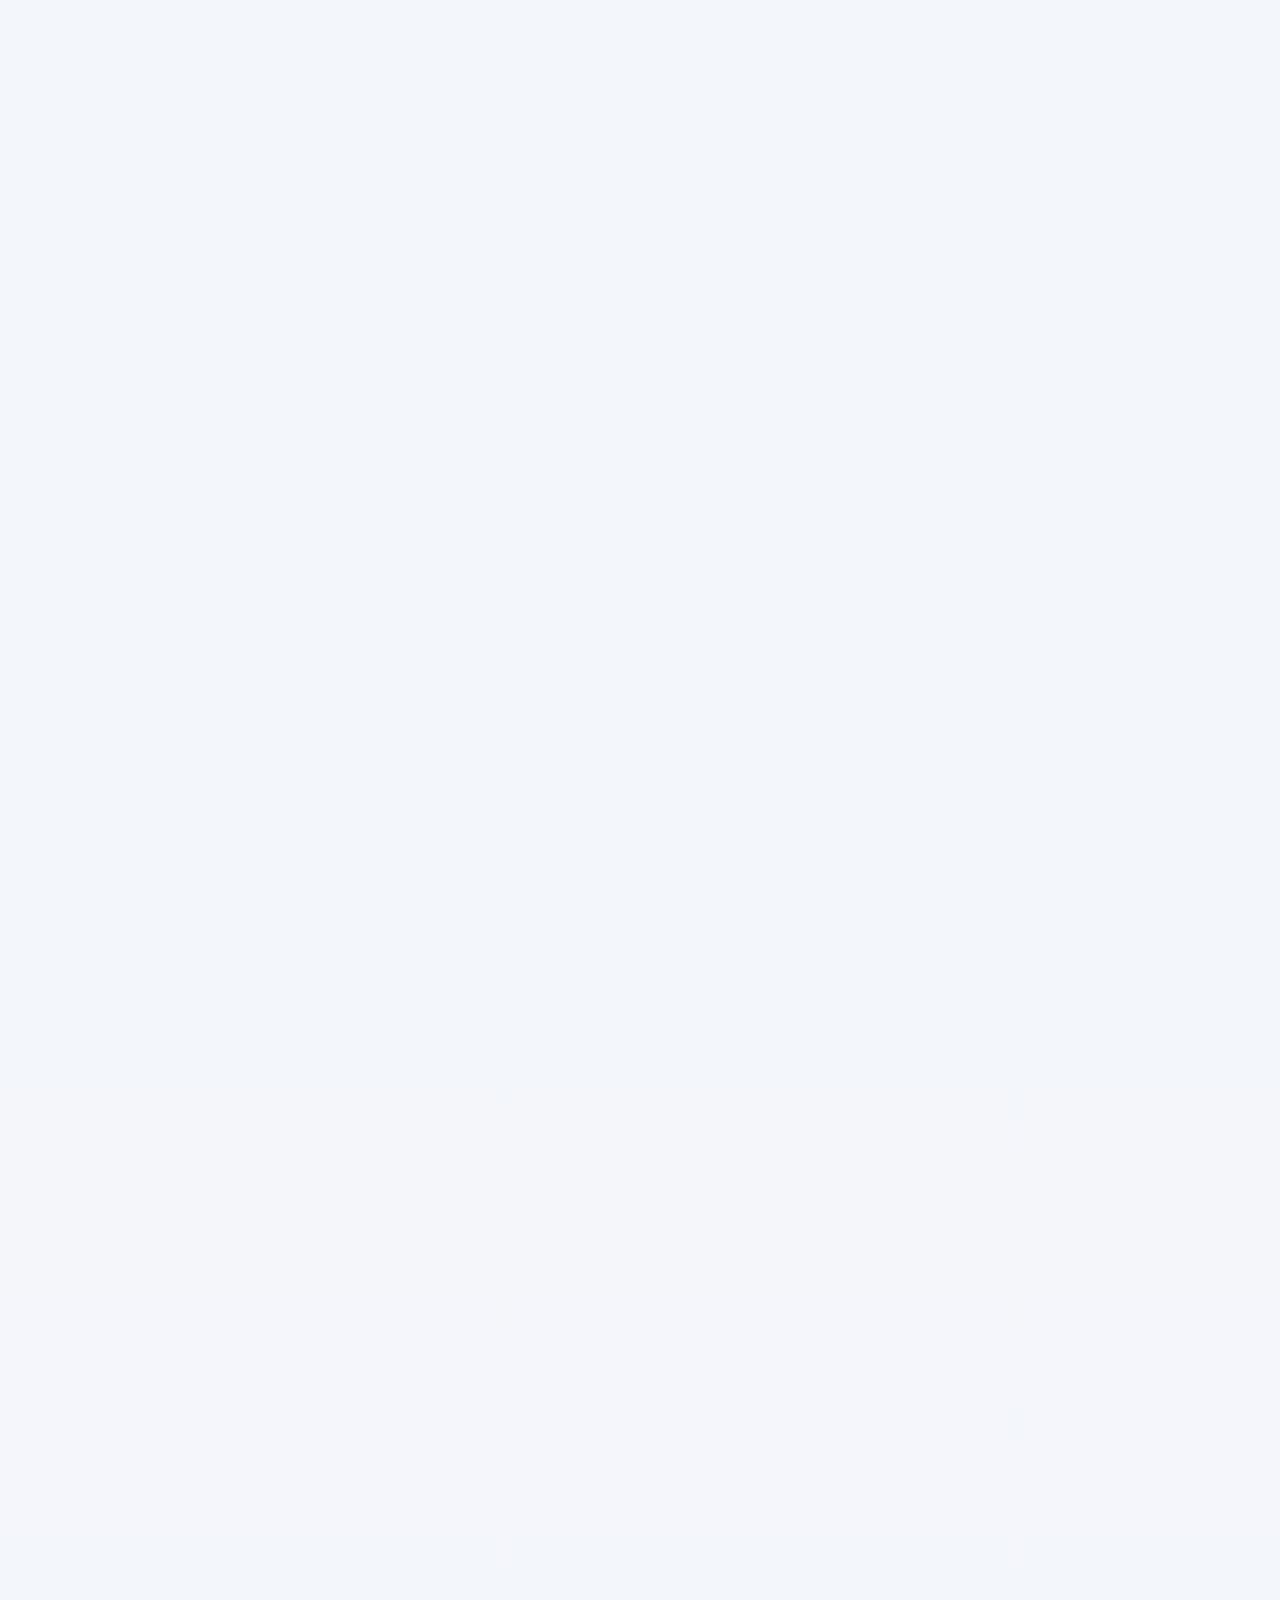
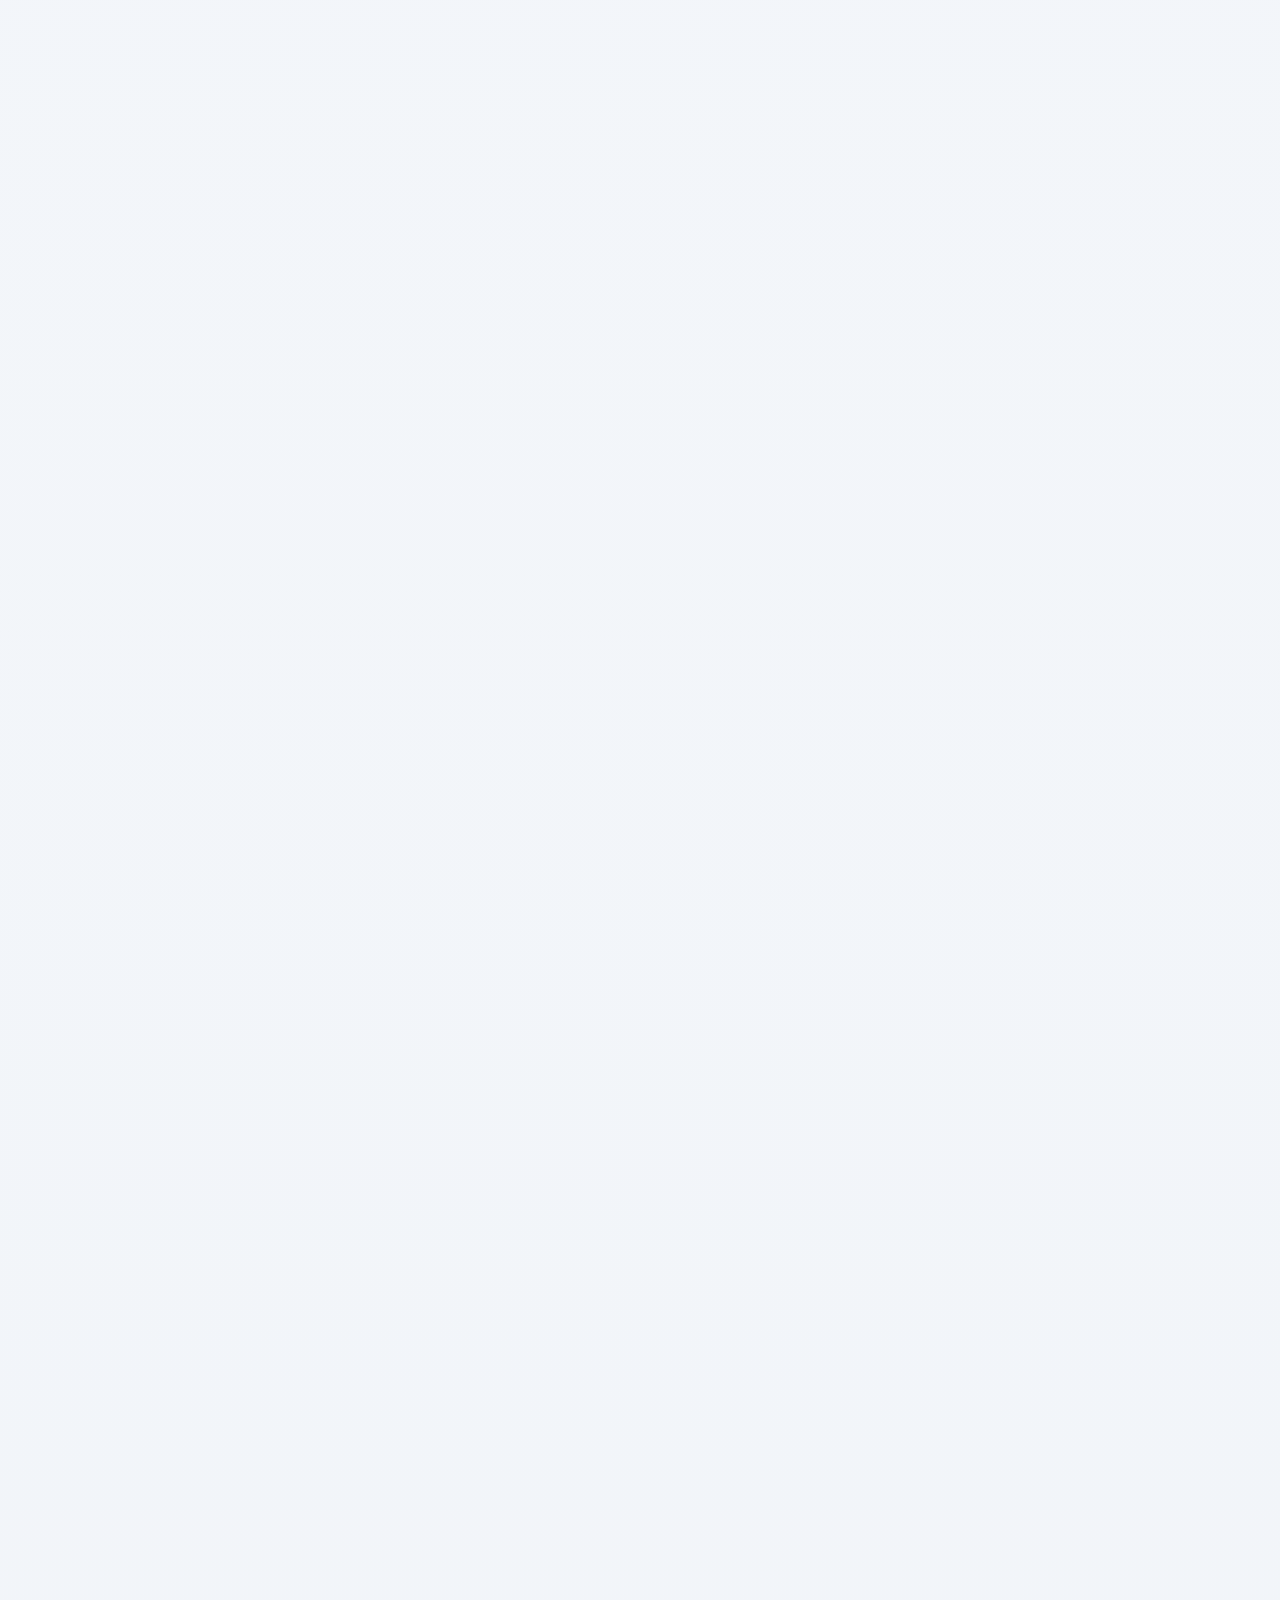
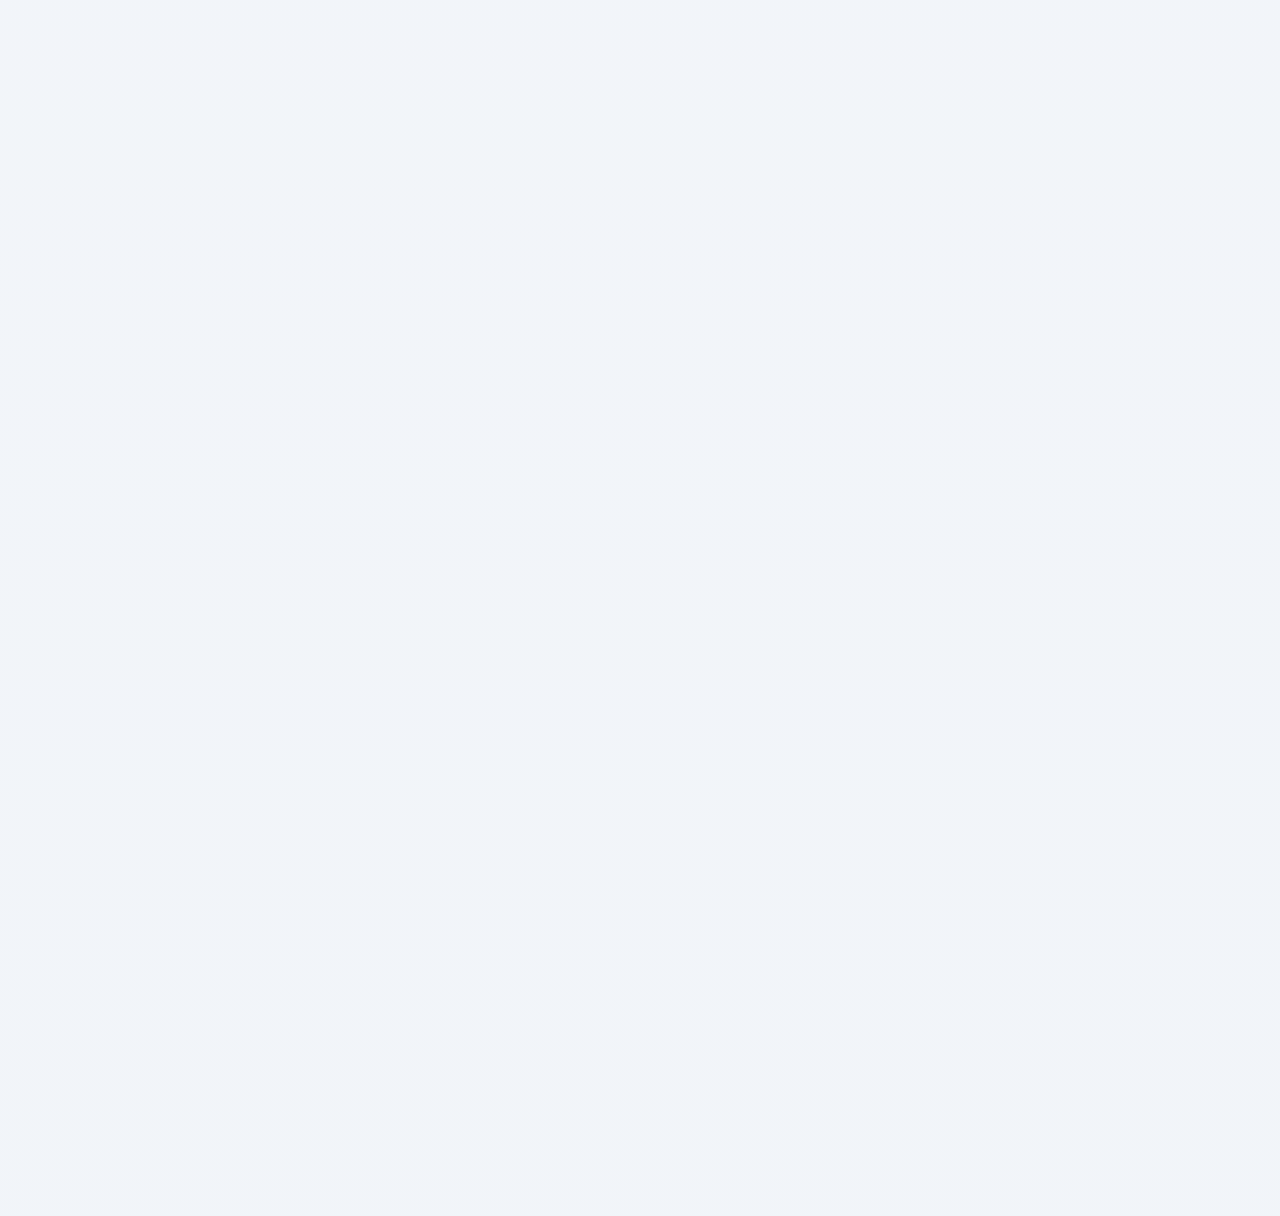
==== commit 98fbcd40: "Optimize portfolio media loading" ====
--- a/index.html
+++ b/index.html
@@ -1,5 +1,5 @@
 <!DOCTYPE html>
-<html lang="zh-CN"><head><meta charset="utf-8"/><meta content="width=device-width, initial-scale=1" name="viewport"/><title>Lucia · HMI作品集</title><meta content="聚焦复杂矩阵判断、平台延展、可用性测试、AI 工作流与 3D 座舱实践。" name="description"/><meta content="#11110f" name="theme-color"/><style>
+<html lang="zh-CN"><head><meta charset="utf-8"/><meta content="width=device-width, initial-scale=1" name="viewport"/><title>Lucia · HMI作品集</title><meta content="聚焦复杂矩阵判断、平台延展、可用性测试、AI 工作流与 3D 座舱实践。" name="description"/><meta content="#eef2f7" name="theme-color"/><style>
 :root{
   --bg:#eef2f7;
   --bg2:#f7f9fc;
@@ -250,6 +250,7 @@
 .media-grid.usability-wide .tile{padding:0;background:transparent;border:0;box-shadow:none}
 .media-grid.usability-wide .tile img{aspect-ratio:auto;object-fit:contain;background:#fff;max-height:none;border:1px solid var(--line);box-shadow:var(--shadow)}
 .media-grid.usability-wide .tile figcaption{font-size:14px;padding:4px 4px 0}
+.section,.contact{content-visibility:auto;contain-intrinsic-size:900px}img{max-width:100%;height:auto}video{width:100%;display:block}
 @media (max-width:1280px){.showcase-shell.mega .showcase-grid{grid-template-columns:repeat(3,minmax(0,1fr))}.showcase-shell.mega{height:980px}}
 @media (max-width:1120px){.research-3d{grid-template-columns:1fr}.showcase-shell.mega .showcase-grid{grid-template-columns:repeat(2,minmax(0,1fr))}.showcase-shell.mega{height:930px}}
 @media (max-width:720px){.showcase-shell.mega{height:auto;padding:14px}.showcase-shell.mega .showcase-grid{grid-template-columns:1fr}.showcase-shell.mega .showcase-col,.showcase-shell.mega .showcase-col.reverse,.showcase-shell.mega .showcase-col.slow{animation:none}.showcase-shell.mega::before,.showcase-shell.mega::after{display:none}.research-3d .video-rail{grid-template-columns:1fr}.showcase-head{display:block}.showcase-head span{display:block;margin-top:6px}}
@@ -286,11 +287,11 @@
 @media (max-width:1280px){.waterfall-shell{height:820px}.waterfall-stage{grid-template-columns:repeat(3,minmax(0,1fr))}}
 @media (max-width:980px){.waterfall-shell{height:760px}.waterfall-stage{grid-template-columns:repeat(2,minmax(0,1fr))}}
 @media (max-width:720px){.waterfall-shell{height:auto;padding:14px}.waterfall-stage{position:relative;inset:auto;transform:none;grid-template-columns:1fr}.waterfall-col{height:auto}.waterfall-track{transform:none !important}.waterfall-shell::before,.waterfall-shell::after{display:none}}
-</style><link href="assets/css/cinematic.css?v=13" rel="stylesheet"/></head><body>
+</style></head><body>
 <header class="site-header"><div class="wrap"><div class="brand">Lucia<small>HMI / 交互 / 系统设计</small></div><nav class="nav"><a href="#data">数据</a><a href="#experience">经历</a><a href="#capability">能力</a><a href="#execution">实战</a><a href="#research">AI / 研究 / 3D</a><a href="#innovation">创新 / 获奖</a><a href="#contact">联系</a> <a class="lang-link" href="index-en.html">EN</a></nav></div></header>
 <main>
 <section class="hero"><div class="wrap hero-grid"><div class="hero-copy reveal"><div class="eyebrow">Lucia · Industrial Design Engineer</div><h1>不堆项目，说点真东西</h1><p class="subline">把 10 年座舱交互经验，拆成复杂矩阵判断、平台延展、可用性验证、AI 增效、3D 引擎实践和方法论沉淀。</p><p class="intro">我关注的不是把页面画满，而是把方案收敛、把评审说清、把问题用数据证明，再把个人经验沉淀成团队可复用的方法。</p><div class="hero-actions"><a class="btn primary" href="#data">查看我的数据</a><a class="btn secondary" href="#contact">欢迎交流</a></div><div class="hero-metrics"><div class="metric"><strong>10+</strong><span>座舱 / 手机互联经验</span></div><div class="metric"><strong>40+</strong><span>服务国内外主流车厂</span></div><div class="metric"><strong>70+</strong><span>参与项目数量</span></div><div class="metric"><strong>8</strong><span>主导海外项目数量</span></div></div></div>
-<div class="hero-media reveal" data-parallax="-0.02"><div class="portrait-stage"><img decoding="async" loading="eager" fetchpriority="high" alt="Lucia portrait" src="assets/img/portrait.webp"/></div><div class="hero-note"><strong>当前重点</strong><p>把交互、3D、引擎、研究与规范串成一条能落地、能复用、能讲清价值的设计链路。</p></div></div></div></section>
+<div class="hero-media reveal" data-parallax="-0.02"><div class="portrait-stage"><img alt="Lucia portrait" src="assets/fast/img/portrait.webp" decoding="async" loading="eager" fetchpriority="high"></div><div class="hero-note"><strong>当前重点</strong><p>把交互、3D、引擎、研究与规范串成一条能落地、能复用、能讲清价值的设计链路。</p></div></div></div></section>
 <section class="section" id="data"><div class="wrap"><div class="section-header reveal"><div><div class="kicker-row">数据</div><h2>我的数据</h2><p>先看结果，再看过程。把真正拉开差距的数字放前面。</p></div><div class="safe-note">数据真实可信</div></div>
 <div class="stats-grid">
 <div class="stat-card reveal"><div><div class="label">T1K / HS5115A</div><div class="value">+42%</div><div class="desc">兜底 24 次反复修改需求，整体评审效率提升 42%。</div></div><div class="sub">7 次变更费用 · 提前 17 天锁定 · 节省 60–80 小时</div></div>
@@ -301,25 +302,25 @@
 <div class="stat-card reveal"><div><div class="label">Org &amp; methods</div><div class="value">34人</div><div class="desc">支撑 34 人通过职称评审，并沉淀 3 套可复用知识库。</div></div><div class="sub">2026 HMI 国标库 · 海外文言一致性 · AI 应用知识库</div></div>
 </div></div></section>
 <section class="section" id="experience"><div class="wrap split"><div class="copy sticky reveal"><div class="kicker-row">经历</div><h3>三段经历，一条方向</h3><p class="lead">从 UI 执行，到手机互联与 Launcher 适配，再到平台型 HMI、可用性测试、竞品研究与方法沉淀。</p><div class="data-pills"><span>10+ 年</span><span>英文可作为工作语言</span><span>中英日韩跨语沟通</span></div></div><div class="media-stack"><div class="media-card reveal"><h4>2016.03–2019.06</h4><strong style="font-size:1.36rem;display:block;line-height:1.35;margin-bottom:8px">东软集团汽车电子有限公司 · UI设计师</strong><p style="margin:0;color:var(--muted)">负责国内主机厂拓展量产项目 6 个，同时组织产品视频拍摄与脚本设计。</p></div><div class="media-card reveal"><h4>2019.06–2022.09</h4><strong style="font-size:1.36rem;display:block;line-height:1.35;margin-bottom:8px">东软集团瑞驰有限公司 · 高级用户体验设计师</strong><p style="margin:0;color:var(--muted)">负责手机互联、Launcher 适配与客户需求对接，参与美国、日本项目沟通。</p></div><div class="media-card reveal"><h4>2022.09–Now</h4><strong style="font-size:1.36rem;display:block;line-height:1.35;margin-bottom:8px">某智能座舱供应商 · 副主任工业设计工程师</strong><p style="margin:0;color:var(--muted)">负责平台型交互设计、可用性测试、竞品调研、组件协作与方法沉淀。</p></div></div></div></section>
-<section class="section" id="capability"><div class="wrap split reverse"><div class="media-stack sticky reveal"><div class="media-card gallery-card" data-gallery=""><h4>Hygge Lab / scene modes</h4><div class="gallery-stage"><img decoding="async" loading="lazy" alt="Hygge lab interface" class="gallery-main" src="assets/img/chery_hygge.png"/></div><div class="gallery-caption"><strong>Hygge 实验室</strong><span>场景模式卡片、自动执行与状态反馈，视觉上统一但状态层级清晰。</span></div><div class="thumb-row"><button class="thumb-btn is-active" data-alt="Hygge lab interface" data-desc="场景模式卡片、自动执行与状态反馈，视觉上统一但状态层级清晰。" data-src="assets/img/chery_hygge.png" data-title="Hygge 实验室" type="button"><img decoding="async" loading="lazy" alt="Hygge thumbnail" src="assets/img/chery_hygge.png"/><span>模式卡片布局与自动执行逻辑</span></button><button class="thumb-btn" data-alt="Chery ambient lighting" data-desc="把模式联动、颜色配置与氛围灯自定义放进同一套可维护的交互框架里。" data-src="assets/img/chery_lighting.png" data-title="氛围灯自定义" type="button"><img decoding="async" loading="lazy" alt="Lighting thumbnail" src="assets/img/chery_lighting.png"/><span>模式联动、颜色配置与氛围灯自定义</span></button><button class="thumb-btn" data-alt="Negative screen" data-desc="把高频入口组织成更容易扫读和触达的层级，减少进入成本。" data-src="assets/img/ambient_search.png" data-title="负一屏高频入口" type="button"><img decoding="async" loading="lazy" alt="Negative screen thumbnail" src="assets/img/ambient_search.png"/><span>负一屏的高频入口组织与层级控制</span></button></div></div>
+<section class="section" id="capability"><div class="wrap split reverse"><div class="media-stack sticky reveal"><div class="media-card gallery-card" data-gallery=""><h4>Hygge Lab / scene modes</h4><div class="gallery-stage"><img alt="Hygge lab interface" class="gallery-main" src="assets/fast/img/chery_hygge.webp" decoding="async" loading="lazy"></div><div class="gallery-caption"><strong>Hygge 实验室</strong><span>场景模式卡片、自动执行与状态反馈，视觉上统一但状态层级清晰。</span></div><div class="thumb-row"><button class="thumb-btn is-active" data-alt="Hygge lab interface" data-desc="场景模式卡片、自动执行与状态反馈，视觉上统一但状态层级清晰。" data-src="assets/fast/img/chery_hygge.webp" data-title="Hygge 实验室" type="button"><img alt="Hygge thumbnail" src="assets/fast/img/chery_hygge.webp" decoding="async" loading="lazy"><span>模式卡片布局与自动执行逻辑</span></button><button class="thumb-btn" data-alt="Chery ambient lighting" data-desc="把模式联动、颜色配置与氛围灯自定义放进同一套可维护的交互框架里。" data-src="assets/fast/img/chery_lighting.webp" data-title="氛围灯自定义" type="button"><img alt="Lighting thumbnail" src="assets/fast/img/chery_lighting.webp" decoding="async" loading="lazy"><span>模式联动、颜色配置与氛围灯自定义</span></button><button class="thumb-btn" data-alt="Negative screen" data-desc="把高频入口组织成更容易扫读和触达的层级，减少进入成本。" data-src="assets/fast/img/ambient_search.webp" data-title="负一屏高频入口" type="button"><img alt="Negative screen thumbnail" src="assets/fast/img/ambient_search.webp" decoding="async" loading="lazy"><span>负一屏的高频入口组织与层级控制</span></button></div></div>
 <div class="media-grid tight evidence-01">
-<figure class="tile"><img decoding="async" loading="lazy" alt="Issue review evidence" src="assets/img/usability_issue.png"/><figcaption>226 / 306 / 38 / 168H</figcaption></figure>
-<figure class="tile"><img decoding="async" loading="lazy" alt="Method evidence" src="assets/img/usability_efficiency.png"/><figcaption>问题巧处理与方法论</figcaption></figure>
+<figure class="tile"><img alt="Issue review evidence" src="assets/fast/img/usability_issue.webp" decoding="async" loading="lazy"><figcaption>226 / 306 / 38 / 168H</figcaption></figure>
+<figure class="tile"><img alt="Method evidence" src="assets/fast/img/usability_efficiency.webp" decoding="async" loading="lazy"><figcaption>问题巧处理与方法论</figcaption></figure>
 </div>
 </div><div class="copy reveal"><div class="kicker-row">能力 01</div><h3>平台延展，先判断矩阵，再画界面</h3><p class="lead">在奇瑞 T1H / T1K 的高变更项目里，我做的不是零散跟需求，而是把讨论改成批次化评审，把版本变成有据可查，把规则沉淀成后续项目可复用的底座。</p><ul class="bullets"><li><i>01</i><div><strong>Before / After 差异评审</strong><span>把多轮评审拉到同一张差异视图里，减少客户跨版本临时翻盘。</span></div></li><li><i>02</i><div><strong>1/3 分屏交互矩阵</strong><span>将关键流程从 5 步压到 1 步，操作步数下降 80%，中控注视时间下降 60.2%。</span></div></li><li><i>03</i><div><strong>核心组件变量与维护</strong><span>围绕模式卡片、灯光、容器与配置组合，维护 1000+ 变量项，让延展项目不再从零起步。</span></div></li></ul><div class="ribbon"><span>24 次需求修改承接</span><span>42% 评审效率提升</span><span>17 天提前锁定</span><span>70% 单次决策效率提升</span></div></div></div></section>
-<section class="section" id="execution"><div class="wrap split"><div class="copy sticky reveal"><div class="kicker-row">能力 02</div><h3>跨语言评审，不靠想象力靠可视化</h3><p class="lead">在 JKC Phase2，我把复杂评审逻辑做成可视化方案，让中文、英文、日文、韩文会议都围绕同一版面讨论，而不是围绕想象讨论。</p><ul class="bullets"><li><i>01</i><div><strong>12 项规范方案</strong><span>评审通过率 100%，约 67% 的历史高频问题在方案阶段直接清零。</span></div></li><li><i>02</i><div><strong>百万级订单机会支撑</strong><span>把设计方案快速可视化，缩短了从“看不明白”到“敢推进”的距离，为百万级订单机会提供设计支撑。当前按可公开口径保守呈现。</span></div></li><li><i>03</i><div><strong>Figma Make</strong><span>已接入 3 个 Figma Make 入口：屏幕适配、组件库可视化分析与敏捷可交互原型。跨语言评审时，团队可直接围绕同一套可视化结果快速对齐。</span></div></li></ul><div class="hero-actions"><a class="btn ghost" href="https://www.figma.com/make/MPZsMx21IKgFEBZQ7dkviy/Size-issue?t=EK4umZEOCHKvrvRO-6" rel="noopener noreferrer" target="_blank">屏幕适配</a><a class="btn ghost" href="https://www.figma.com/make/MPZsMx21IKgFEBZQ7dkviy/Size-issue?t=EK4umZEOCHKvrvRO-6" rel="noopener noreferrer" target="_blank">组件库可视化分析</a><a class="btn ghost" href="https://www.figma.com/make/xXvHeR9JFqft9lLpgus740/%E8%AF%AD%E9%9F%B3%E6%8F%90%E6%A1%88?t=EK4umZEOCHKvrvRO-7" rel="noopener noreferrer" target="_blank">敏捷可交互原型</a></div></div><div class="media-stack reveal"><div class="media-card" data-parallax="-0.01"><h4>JKC / review visualization <span class="tag">Figma Make</span></h4><img decoding="async" loading="lazy" alt="JKC review" src="assets/img/review_jkc.png"/></div><div class="media-card" data-parallax="0.012"><h4>Difference sheet / faster consensus</h4><img decoding="async" loading="lazy" alt="JKC matrix review" src="assets/img/review_matrix.png"/></div><div class="note-card"><strong>不是无脑执行，是思考后的设计确定性</strong><p>差异表不是重复劳动，而是把判断依据、约束条件和版本取舍提前摆到同一版面上。</p></div></div></div></section>
-<section class="section alt"><div class="wrap split reverse"><div class="media-stack sticky reveal"><div class="media-card"><h4>可用性测试现场 <span class="tag">GIF / 循环播放</span></h4><div class="gif-hero"><div aria-label="Usability field testing sequence" class="gif-player"><img decoding="async" loading="lazy" alt="Usability field sequence 1" src="assets/gif/seq_1.gif"/><img decoding="async" loading="lazy" alt="Usability field sequence 2" src="assets/gif/seq_2.gif"/><img decoding="async" loading="lazy" alt="Usability field sequence 3" src="assets/gif/seq_3.gif"/><img decoding="async" loading="lazy" alt="Usability field sequence 4" src="assets/gif/seq_4.gif"/><img decoding="async" loading="lazy" alt="Usability field sequence 5" src="assets/gif/seq_5.gif"/></div></div></div><div class="gif-rail"><img decoding="async" loading="lazy" alt="Usability gif 1" src="assets/gif/usability_1.gif"/><img decoding="async" loading="lazy" alt="Usability gif 2" src="assets/gif/usability_2.gif"/><img decoding="async" loading="lazy" alt="Usability gif 3" src="assets/gif/usability_3.gif"/><img decoding="async" loading="lazy" alt="Usability gif 4" src="assets/gif/usability_4.gif"/><img decoding="async" loading="lazy" alt="Usability gif 5" src="assets/gif/usability_5.gif"/></div></div><div class="copy reveal"><div class="kicker-row">能力 03</div><h3>我不只会做页面，也会带队下场测</h3><p class="lead">从测试方案、样本招募、任务设计，到现场观察、问卷、分析与报告，我可以把一次可用性测试完整跑通，并把它沉淀成后续项目可以复用的标准流程。</p><ul class="bullets"><li><i>01</i><div><strong>38 users / 60 days</strong><span>主导公司首次车机可用性测试，60 天内完成方案—招募—执行—分析—报告全流程。</span></div></li><li><i>02</i><div><strong>61.04 / 100</strong><span>系统可用性均分 61.04 / 100，未达到 68 分合格线，问题不再是“感觉”，而是可被追溯的数据。</span></div></li><li><i>03</i><div><strong>226 / 306</strong><span>追踪优化问题、测试总问题、样本与工时通过现场图和报告截图同步展示，证据链完整。</span></div></li></ul><div class="note-card usability-evidence-note"><strong>举证位置已前移</strong><p>226 / 306 / 38 / 168H 与“问题巧处理与方法论”已移动到能力 01 作为平台延展的直接证据。</p></div></div></div></section>
-<section class="section alt protected" id="research"><div class="wrap split reverse"><div class="media-stack sticky reveal"><div class="media-card"><h4>AI / team enablement</h4><img decoding="async" loading="lazy" alt="HMI trend cover" src="assets/img/trend_cover.png"/></div>
+<section class="section" id="execution"><div class="wrap split"><div class="copy sticky reveal"><div class="kicker-row">能力 02</div><h3>跨语言评审，不靠想象力靠可视化</h3><p class="lead">在 JKC Phase2，我把复杂评审逻辑做成可视化方案，让中文、英文、日文、韩文会议都围绕同一版面讨论，而不是围绕想象讨论。</p><ul class="bullets"><li><i>01</i><div><strong>12 项规范方案</strong><span>评审通过率 100%，约 67% 的历史高频问题在方案阶段直接清零。</span></div></li><li><i>02</i><div><strong>百万级订单机会支撑</strong><span>把设计方案快速可视化，缩短了从“看不明白”到“敢推进”的距离，为百万级订单机会提供设计支撑。当前按可公开口径保守呈现。</span></div></li><li><i>03</i><div><strong>Figma Make</strong><span>已接入 3 个 Figma Make 入口：屏幕适配、组件库可视化分析与敏捷可交互原型。跨语言评审时，团队可直接围绕同一套可视化结果快速对齐。</span></div></li></ul><div class="hero-actions"><a class="btn ghost" href="https://www.figma.com/make/MPZsMx21IKgFEBZQ7dkviy/Size-issue?t=EK4umZEOCHKvrvRO-6" rel="noopener noreferrer" target="_blank">屏幕适配</a><a class="btn ghost" href="https://www.figma.com/make/MPZsMx21IKgFEBZQ7dkviy/Size-issue?t=EK4umZEOCHKvrvRO-6" rel="noopener noreferrer" target="_blank">组件库可视化分析</a><a class="btn ghost" href="https://www.figma.com/make/xXvHeR9JFqft9lLpgus740/%E8%AF%AD%E9%9F%B3%E6%8F%90%E6%A1%88?t=EK4umZEOCHKvrvRO-7" rel="noopener noreferrer" target="_blank">敏捷可交互原型</a></div></div><div class="media-stack reveal"><div class="media-card" data-parallax="-0.01"><h4>JKC / review visualization <span class="tag">Figma Make</span></h4><img alt="JKC review" src="assets/fast/img/review_jkc.webp" decoding="async" loading="lazy"></div><div class="media-card" data-parallax="0.012"><h4>Difference sheet / faster consensus</h4><img alt="JKC matrix review" src="assets/fast/img/review_matrix.webp" decoding="async" loading="lazy"></div><div class="note-card"><strong>不是无脑执行，是思考后的设计确定性</strong><p>差异表不是重复劳动，而是把判断依据、约束条件和版本取舍提前摆到同一版面上。</p></div></div></div></section>
+<section class="section alt"><div class="wrap split reverse"><div class="media-stack sticky reveal"><div class="media-card"><h4>可用性测试现场 <span class="tag">GIF / 循环播放</span></h4><div class="gif-hero"><div aria-label="Usability field testing sequence" class="gif-player"><img alt="Usability field sequence 1" src="assets/fast/gif/seq_1.webp" decoding="async" loading="lazy"><img alt="Usability field sequence 2" src="assets/fast/gif/seq_2.webp" decoding="async" loading="lazy"><img alt="Usability field sequence 3" src="assets/fast/gif/seq_3.webp" decoding="async" loading="lazy"><img alt="Usability field sequence 4" src="assets/fast/gif/seq_4.webp" decoding="async" loading="lazy"><img alt="Usability field sequence 5" src="assets/fast/gif/seq_5.webp" decoding="async" loading="lazy"></div></div></div><div class="gif-rail"><img alt="Usability gif 1" src="assets/fast/gif/usability_1.webp" decoding="async" loading="lazy"><img alt="Usability gif 2" src="assets/fast/gif/usability_2.webp" decoding="async" loading="lazy"><img alt="Usability gif 3" src="assets/fast/gif/usability_3.webp" decoding="async" loading="lazy"><img alt="Usability gif 4" src="assets/fast/gif/usability_4.webp" decoding="async" loading="lazy"><img alt="Usability gif 5" src="assets/fast/gif/usability_5.webp" decoding="async" loading="lazy"></div></div><div class="copy reveal"><div class="kicker-row">能力 03</div><h3>我不只会做页面，也会带队下场测</h3><p class="lead">从测试方案、样本招募、任务设计，到现场观察、问卷、分析与报告，我可以把一次可用性测试完整跑通，并把它沉淀成后续项目可以复用的标准流程。</p><ul class="bullets"><li><i>01</i><div><strong>38 users / 60 days</strong><span>主导公司首次车机可用性测试，60 天内完成方案—招募—执行—分析—报告全流程。</span></div></li><li><i>02</i><div><strong>61.04 / 100</strong><span>系统可用性均分 61.04 / 100，未达到 68 分合格线，问题不再是“感觉”，而是可被追溯的数据。</span></div></li><li><i>03</i><div><strong>226 / 306</strong><span>追踪优化问题、测试总问题、样本与工时通过现场图和报告截图同步展示，证据链完整。</span></div></li></ul><div class="note-card usability-evidence-note"><strong>举证位置已前移</strong><p>226 / 306 / 38 / 168H 与“问题巧处理与方法论”已移动到能力 01 作为平台延展的直接证据。</p></div></div></div></section>
+<section class="section alt protected" id="research"><div class="wrap split reverse"><div class="media-stack sticky reveal"><div class="media-card"><h4>AI / team enablement</h4><img alt="HMI trend cover" src="assets/fast/img/trend_cover.webp" decoding="async" loading="lazy"></div>
 <div class="waterfall-shell" data-parallax="-0.01">
 <div class="showcase-head">
 <div><h4>竞品分析 / 桌面调研 / 线下评审</h4><p>用 45° 透视滚动墙把竞品分析、桌面调研与线下评审串起来，让阅读者直接感受到数量、密度和判断范围。</p></div>
 <span>自动循环展示</span>
 </div>
-<div class="waterfall-stage"><div class="waterfall-col"><div class="waterfall-track" data-speed="0.18"><div class="waterfall-card"><img decoding="async" loading="lazy" alt="Research item 01" src="assets/img/research_01.png"/></div><div class="waterfall-card"><img decoding="async" loading="lazy" alt="Research item 02" src="assets/img/research_02.png"/></div><div class="waterfall-card"><img decoding="async" loading="lazy" alt="Research item 03" src="assets/img/research_03.png"/></div><div class="waterfall-card"><img decoding="async" loading="lazy" alt="Research item 04" src="assets/img/research_04.png"/></div><div class="waterfall-card"><img decoding="async" loading="lazy" alt="Research item 05" src="assets/img/research_05.png"/></div></div></div><div class="waterfall-col"><div class="waterfall-track" data-speed="0.23"><div class="waterfall-card"><img decoding="async" loading="lazy" alt="Research item 06" src="assets/img/research_06.png"/></div><div class="waterfall-card"><img decoding="async" loading="lazy" alt="Research item 07" src="assets/img/research_07.png"/></div><div class="waterfall-card"><img decoding="async" loading="lazy" alt="Research item 08" src="assets/img/research_08.png"/></div><div class="waterfall-card"><img decoding="async" loading="lazy" alt="Research item 09" src="assets/img/research_09.png"/></div><div class="waterfall-card"><img decoding="async" loading="lazy" alt="Research item 10" src="assets/img/research_10.png"/></div></div></div><div class="waterfall-col"><div class="waterfall-track" data-speed="0.16"><div class="waterfall-card"><img decoding="async" loading="lazy" alt="Research item 11" src="assets/img/research_11.png"/></div><div class="waterfall-card"><img decoding="async" loading="lazy" alt="Research item 12" src="assets/img/research_12.png"/></div><div class="waterfall-card"><img decoding="async" loading="lazy" alt="Research item 13" src="assets/img/research_13.png"/></div><div class="waterfall-card"><img decoding="async" loading="lazy" alt="Research item 14" src="assets/img/research_14.png"/></div><div class="waterfall-card"><img decoding="async" loading="lazy" alt="Research item 15" src="assets/img/research_15.png"/></div></div></div><div class="waterfall-col"><div class="waterfall-track" data-speed="0.2"><div class="waterfall-card"><img decoding="async" loading="lazy" alt="Research item 16" src="assets/img/research_16.png"/></div><div class="waterfall-card"><img decoding="async" loading="lazy" alt="Research item 17" src="assets/img/research_17.png"/></div><div class="waterfall-card"><img decoding="async" loading="lazy" alt="Research item 18" src="assets/img/research_18.png"/></div><div class="waterfall-card"><img decoding="async" loading="lazy" alt="Research item 19" src="assets/img/research_19.png"/></div><div class="waterfall-card"><img decoding="async" loading="lazy" alt="Research item 20" src="assets/img/research_20.png"/></div></div></div></div>
+<div class="waterfall-stage"><div class="waterfall-col"><div class="waterfall-track" data-speed="0.18"><div class="waterfall-card"><img alt="Research item 01" src="assets/fast/img/research_01.webp" decoding="async" loading="lazy"></div><div class="waterfall-card"><img alt="Research item 02" src="assets/fast/img/research_02.webp" decoding="async" loading="lazy"></div><div class="waterfall-card"><img alt="Research item 03" src="assets/fast/img/research_03.webp" decoding="async" loading="lazy"></div><div class="waterfall-card"><img alt="Research item 04" src="assets/fast/img/research_04.webp" decoding="async" loading="lazy"></div><div class="waterfall-card"><img alt="Research item 05" src="assets/fast/img/research_05.webp" decoding="async" loading="lazy"></div></div></div><div class="waterfall-col"><div class="waterfall-track" data-speed="0.23"><div class="waterfall-card"><img alt="Research item 06" src="assets/fast/img/research_06.webp" decoding="async" loading="lazy"></div><div class="waterfall-card"><img alt="Research item 07" src="assets/fast/img/research_07.webp" decoding="async" loading="lazy"></div><div class="waterfall-card"><img alt="Research item 08" src="assets/fast/img/research_08.webp" decoding="async" loading="lazy"></div><div class="waterfall-card"><img alt="Research item 09" src="assets/fast/img/research_09.webp" decoding="async" loading="lazy"></div><div class="waterfall-card"><img alt="Research item 10" src="assets/fast/img/research_10.webp" decoding="async" loading="lazy"></div></div></div><div class="waterfall-col"><div class="waterfall-track" data-speed="0.16"><div class="waterfall-card"><img alt="Research item 11" src="assets/fast/img/research_11.webp" decoding="async" loading="lazy"></div><div class="waterfall-card"><img alt="Research item 12" src="assets/fast/img/research_12.webp" decoding="async" loading="lazy"></div><div class="waterfall-card"><img alt="Research item 13" src="assets/fast/img/research_13.webp" decoding="async" loading="lazy"></div><div class="waterfall-card"><img alt="Research item 14" src="assets/fast/img/research_14.webp" decoding="async" loading="lazy"></div><div class="waterfall-card"><img alt="Research item 15" src="assets/fast/img/research_15.webp" decoding="async" loading="lazy"></div></div></div><div class="waterfall-col"><div class="waterfall-track" data-speed="0.2"><div class="waterfall-card"><img alt="Research item 16" src="assets/fast/img/research_16.webp" decoding="async" loading="lazy"></div><div class="waterfall-card"><img alt="Research item 17" src="assets/fast/img/research_17.webp" decoding="async" loading="lazy"></div><div class="waterfall-card"><img alt="Research item 18" src="assets/fast/img/research_18.webp" decoding="async" loading="lazy"></div><div class="waterfall-card"><img alt="Research item 19" src="assets/fast/img/research_19.webp" decoding="async" loading="lazy"></div><div class="waterfall-card"><img alt="Research item 20" src="assets/fast/img/research_20.webp" decoding="async" loading="lazy"></div></div></div></div>
 </div>
-<div class="lock-note"><span class="dot"></span><span>仅展示封面、局部页与现场图，源报告不外发，不支持下载与复制。</span></div></div><div class="copy reveal"><div class="kicker-row">能力 04</div><h3>AI、调研、3D 和团队带教，最后都要沉淀成可复用的方法</h3><p class="lead">我把 AI 接到调研、翻译、纪要、PPT、图像生成和小工具里；再把竞品分析、桌面调研、线下评审与 3D 演示串成同一条证据链，让判断不只靠经验，也能快速调取已有依据。</p><ul class="bullets"><li><i>01</i><div><strong>AI 工作流</strong><span>15 人访谈、5 类职能场景、95 分培训满意度，目标不是“会用工具”，而是让团队能持续复用。</span></div></li><li><i>02</i><div><strong>竞品分析 / 桌面调研</strong><span>趋势、架构、语义、交互与品牌表达同看；封面、目录、图表和案例页一起服务判断。</span></div></li><li><i>03</i><div><strong>线下评审 / 实车验证</strong><span>桌面结论必须经过实车、实屏与真实用户动作验证，再进入最终判断。</span></div></li><li><i>04</i><div><strong>3 套知识沉淀</strong><span>AI 应用知识库、2026 年 HMI 相关国标库、海外文言一致性词条库规范。</span></div></li></ul><div class="ribbon"><span>15 人访谈样本</span><span>5 类职能场景</span><span>8+ 主导专题调研</span><span>34 人职称支撑</span><span>UE5.5 → APK</span></div><div class="kb-grid"><div class="kb-card"><strong>AI 应用知识库</strong><span>把常用提示词、角色分工、翻译与图像生成实践沉淀成团队可复用材料。</span></div><div class="kb-card"><strong>2026 年 HMI 相关国标库</strong><span>把规范与标准前置到方案判断中，减少“后补合规”的返工成本。</span></div><div class="kb-card"><strong>海外文言一致性词条库规范</strong><span>把海外多语言词条、语气和一致性问题系统化管理。</span></div></div></div></div><div class="research-3d reveal"><div class="research-3d-copy"><div class="kicker-row">3D / engine / validation</div><h3>UE 已经跑通，Unity 持续补齐，3D 从演示走向可交付</h3><p class="lead">我已经打通 UE5.5 到 Android APK 的完整链路，让 3D 座舱 Demo 不再只停留在 PC 上演示；同时继续补齐 Unity 与 3D 建模能力，把交互、动效、引擎、实车验证放到同一条链路里。</p><ul class="bullets"><li><i>01</i><div><strong>UE5.5 → APK</strong><span>PAD 与手机双端安装可用，远程评审门槛显著降低。</span></div></li><li><i>02</i><div><strong>3D 界面探索</strong><span>卡片位移放大缩小、壁纸切换、场景状态过渡和壳工程接入，已经进入实操阶段。</span></div></li><li><i>03</i><div><strong>实车体验回放</strong><span>把现场视频移入 3D 演示链路，补齐“方案—场景—验证”的观看关系。</span></div></li><li><i>04</i><div><strong>Unity / Modeling</strong><span>以“持续推进中”的口径展示，不包装成虚高熟练度。</span></div></li></ul></div><div class="video-rail"><div class="media-card"><h4>UE APK demo</h4><video preload="none" autoplay="" loop="" muted="" playsinline="" poster="assets/img/unreal_demo_poster.jpg"><source data-src="assets/vid/unreal_demo.mp4" type="video/mp4"/></video></div><div class="media-card"><h4>Card motion</h4><video preload="none" autoplay="" loop="" muted="" playsinline="" poster="assets/img/card_motion_poster.jpg"><source data-src="assets/vid/card_motion.mp4" type="video/mp4"/></video></div><div class="media-card"><h4>Wallpaper switch</h4><video preload="none" autoplay="" loop="" muted="" playsinline="" poster="assets/img/wallpaper_switch_poster.jpg"><source data-src="assets/vid/wallpaper_switch.mp4" type="video/mp4"/></video></div><div class="media-card"><h4>Field validation</h4><video preload="none" autoplay="" loop="" muted="" playsinline="" poster="assets/img/studio_research_poster.jpg"><source data-src="assets/vid/studio_research.mp4" type="video/mp4"/></video></div></div></div></section>
-<section class="section alt" id="innovation"><div class="wrap split reverse"><div class="media-stack sticky reveal"><div class="media-card"><h4>Red Dot / official certificate</h4><img decoding="async" loading="lazy" alt="Official Red Dot certificate" src="assets/img/red_dot_full.png"/></div><div class="media-grid tight"><figure class="tile media-card"><img decoding="async" loading="lazy" alt="Seat 3.0 review" src="assets/img/seat30_review.png"/><figcaption>座舱 3.0 / 复盘与判断</figcaption></figure><figure class="tile media-card"><img decoding="async" loading="lazy" alt="Voice analysis" src="assets/img/voice_cover.png"/><figcaption>语音交互设计分析</figcaption></figure></div></div><div class="copy reveal"><div class="kicker-row">创新 / 获奖及专利</div><h3>创新、获奖和专利放在一起，才看得见真正的业务含义</h3><p class="lead">从座舱 3.0 调研，到 3D 场景规则、第一发明人专利，再到 2024 红点奖，这些结果不是单独陈列的装饰，而是设计判断被项目、市场和工程一起验证后的证据。</p><div class="award-list"><div class="item">2024 德国红点奖 · 品牌与传达设计类（使用最新官方证件图）</div><div class="item">多项专利以第一发明人身份推进，覆盖氛围灯、信息显示、音效、方向盘触控与座椅交互方向</div><div class="item">连续两年支撑 34 人通过职称评审，为国家级工业设计中心指标持续供给</div><div class="item">WI.RD.41 · 交互文档发布工作指引</div></div><div class="kb-grid"><div class="kb-card"><strong>座舱 3.0 复盘</strong><span>从“做调研”到“做决策”，不是堆报告，而是给上层能用的判断。</span></div><div class="kb-card"><strong>多项专利方向</strong><span>把创新点沉淀成可公开沟通、可工程转化的结构化成果。</span></div><div class="kb-card"><strong>3D 动效规则</strong><span>不是为了漂亮一页，而是为了在工程约束下真正落地。</span></div></div></div></div></section>
-<section class="contact" id="contact"><div class="wrap"><div class="contact-card reveal"><div><div class="kicker-row">欢迎交流</div><h3>欢迎交流</h3><p>邮件和电话仍是最快路径，微信二维码也一并保留，方便直接沟通。</p><div class="contact-list"><div><strong>Name</strong>Lucia</div><div><strong>Phone</strong>13840048695</div><div><strong>Email</strong>liusilu64@gmail.com</div><div><strong>Role</strong>Industrial Design Engineer</div></div></div><div class="qr-box"><img decoding="async" loading="lazy" alt="WeChat QR" src="assets/img/wechat_qr.png"/></div></div></div></section>
+<div class="lock-note"><span class="dot"></span><span>仅展示封面、局部页与现场图，源报告不外发，不支持下载与复制。</span></div></div><div class="copy reveal"><div class="kicker-row">能力 04</div><h3>AI、调研、3D 和团队带教，最后都要沉淀成可复用的方法</h3><p class="lead">我把 AI 接到调研、翻译、纪要、PPT、图像生成和小工具里；再把竞品分析、桌面调研、线下评审与 3D 演示串成同一条证据链，让判断不只靠经验，也能快速调取已有依据。</p><ul class="bullets"><li><i>01</i><div><strong>AI 工作流</strong><span>15 人访谈、5 类职能场景、95 分培训满意度，目标不是“会用工具”，而是让团队能持续复用。</span></div></li><li><i>02</i><div><strong>竞品分析 / 桌面调研</strong><span>趋势、架构、语义、交互与品牌表达同看；封面、目录、图表和案例页一起服务判断。</span></div></li><li><i>03</i><div><strong>线下评审 / 实车验证</strong><span>桌面结论必须经过实车、实屏与真实用户动作验证，再进入最终判断。</span></div></li><li><i>04</i><div><strong>3 套知识沉淀</strong><span>AI 应用知识库、2026 年 HMI 相关国标库、海外文言一致性词条库规范。</span></div></li></ul><div class="ribbon"><span>15 人访谈样本</span><span>5 类职能场景</span><span>8+ 主导专题调研</span><span>34 人职称支撑</span><span>UE5.5 → APK</span></div><div class="kb-grid"><div class="kb-card"><strong>AI 应用知识库</strong><span>把常用提示词、角色分工、翻译与图像生成实践沉淀成团队可复用材料。</span></div><div class="kb-card"><strong>2026 年 HMI 相关国标库</strong><span>把规范与标准前置到方案判断中，减少“后补合规”的返工成本。</span></div><div class="kb-card"><strong>海外文言一致性词条库规范</strong><span>把海外多语言词条、语气和一致性问题系统化管理。</span></div></div></div></div><div class="research-3d reveal"><div class="research-3d-copy"><div class="kicker-row">3D / engine / validation</div><h3>UE 已经跑通，Unity 持续补齐，3D 从演示走向可交付</h3><p class="lead">我已经打通 UE5.5 到 Android APK 的完整链路，让 3D 座舱 Demo 不再只停留在 PC 上演示；同时继续补齐 Unity 与 3D 建模能力，把交互、动效、引擎、实车验证放到同一条链路里。</p><ul class="bullets"><li><i>01</i><div><strong>UE5.5 → APK</strong><span>PAD 与手机双端安装可用，远程评审门槛显著降低。</span></div></li><li><i>02</i><div><strong>3D 界面探索</strong><span>卡片位移放大缩小、壁纸切换、场景状态过渡和壳工程接入，已经进入实操阶段。</span></div></li><li><i>03</i><div><strong>实车体验回放</strong><span>把现场视频移入 3D 演示链路，补齐“方案—场景—验证”的观看关系。</span></div></li><li><i>04</i><div><strong>Unity / Modeling</strong><span>以“持续推进中”的口径展示，不包装成虚高熟练度。</span></div></li></ul></div><div class="video-rail"><div class="media-card"><h4>UE APK demo</h4><video autoplay="" loop="" muted="" playsinline="" poster="assets/fast/img/unreal_demo_poster.webp" preload="none"><source data-src="assets/vid/unreal_demo.mp4" type="video/mp4"/></video></div><div class="media-card"><h4>Card motion</h4><video autoplay="" loop="" muted="" playsinline="" poster="assets/fast/img/card_motion_poster.webp" preload="none"><source data-src="assets/vid/card_motion.mp4" type="video/mp4"/></video></div><div class="media-card"><h4>Wallpaper switch</h4><video autoplay="" loop="" muted="" playsinline="" poster="assets/fast/img/wallpaper_switch_poster.webp" preload="none"><source data-src="assets/vid/wallpaper_switch.mp4" type="video/mp4"/></video></div><div class="media-card"><h4>Field validation</h4><video autoplay="" loop="" muted="" playsinline="" poster="assets/fast/img/studio_research_poster.webp" preload="none"><source data-src="assets/vid/studio_research.mp4" type="video/mp4"/></video></div></div></div></section>
+<section class="section alt" id="innovation"><div class="wrap split reverse"><div class="media-stack sticky reveal"><div class="media-card"><h4>Red Dot / official certificate</h4><img alt="Official Red Dot certificate" src="assets/fast/img/red_dot_full.webp" decoding="async" loading="lazy"></div><div class="media-grid tight"><figure class="tile media-card"><img alt="Seat 3.0 review" src="assets/fast/img/seat30_review.webp" decoding="async" loading="lazy"><figcaption>座舱 3.0 / 复盘与判断</figcaption></figure><figure class="tile media-card"><img alt="Voice analysis" src="assets/fast/img/voice_cover.webp" decoding="async" loading="lazy"><figcaption>语音交互设计分析</figcaption></figure></div></div><div class="copy reveal"><div class="kicker-row">创新 / 获奖及专利</div><h3>创新、获奖和专利放在一起，才看得见真正的业务含义</h3><p class="lead">从座舱 3.0 调研，到 3D 场景规则、第一发明人专利，再到 2024 红点奖，这些结果不是单独陈列的装饰，而是设计判断被项目、市场和工程一起验证后的证据。</p><div class="award-list"><div class="item">2024 德国红点奖 · 品牌与传达设计类（使用最新官方证件图）</div><div class="item">多项专利以第一发明人身份推进，覆盖氛围灯、信息显示、音效、方向盘触控与座椅交互方向</div><div class="item">连续两年支撑 34 人通过职称评审，为国家级工业设计中心指标持续供给</div><div class="item">WI.RD.41 · 交互文档发布工作指引</div></div><div class="kb-grid"><div class="kb-card"><strong>座舱 3.0 复盘</strong><span>从“做调研”到“做决策”，不是堆报告，而是给上层能用的判断。</span></div><div class="kb-card"><strong>多项专利方向</strong><span>把创新点沉淀成可公开沟通、可工程转化的结构化成果。</span></div><div class="kb-card"><strong>3D 动效规则</strong><span>不是为了漂亮一页，而是为了在工程约束下真正落地。</span></div></div></div></div></section>
+<section class="contact" id="contact"><div class="wrap"><div class="contact-card reveal"><div><div class="kicker-row">欢迎交流</div><h3>欢迎交流</h3><p>邮件和电话仍是最快路径，微信二维码也一并保留，方便直接沟通。</p><div class="contact-list"><div><strong>Name</strong>Lucia</div><div><strong>Phone</strong>13840048695</div><div><strong>Email</strong>liusilu64@gmail.com</div><div><strong>Role</strong>Industrial Design Engineer</div></div></div><div class="qr-box"><img alt="WeChat QR" src="assets/img/wechat_qr.png" decoding="async" loading="lazy"></div></div></div></section>
 </main><footer>© Lucia · HMI Portfolio</footer><script>
     document.addEventListener('contextmenu', e => {
       if (e.target.closest('.protected')) e.preventDefault();
@@ -358,6 +359,22 @@
         });
       });
     });
+
+
+    const lazyVideoObserver = new IntersectionObserver(entries => {
+      entries.forEach(entry => {
+        if (!entry.isIntersecting) return;
+        const video = entry.target;
+        video.querySelectorAll('source[data-src]').forEach(source => {
+          source.src = source.dataset.src;
+          source.removeAttribute('data-src');
+        });
+        video.load();
+        video.play().catch(() => {});
+        lazyVideoObserver.unobserve(video);
+      });
+    }, {rootMargin:'700px 0px'});
+    document.querySelectorAll('video').forEach(video => lazyVideoObserver.observe(video));
 
     const reduceMotion = window.matchMedia('(prefers-reduced-motion: reduce)').matches;
     if (!reduceMotion) {
@@ -386,4 +403,4 @@
       }
       requestAnimationFrame(animate);
     }
-    </script><script src="assets/js/cinematic.js?v=13"></script></body></html>
+    </script></body></html>
